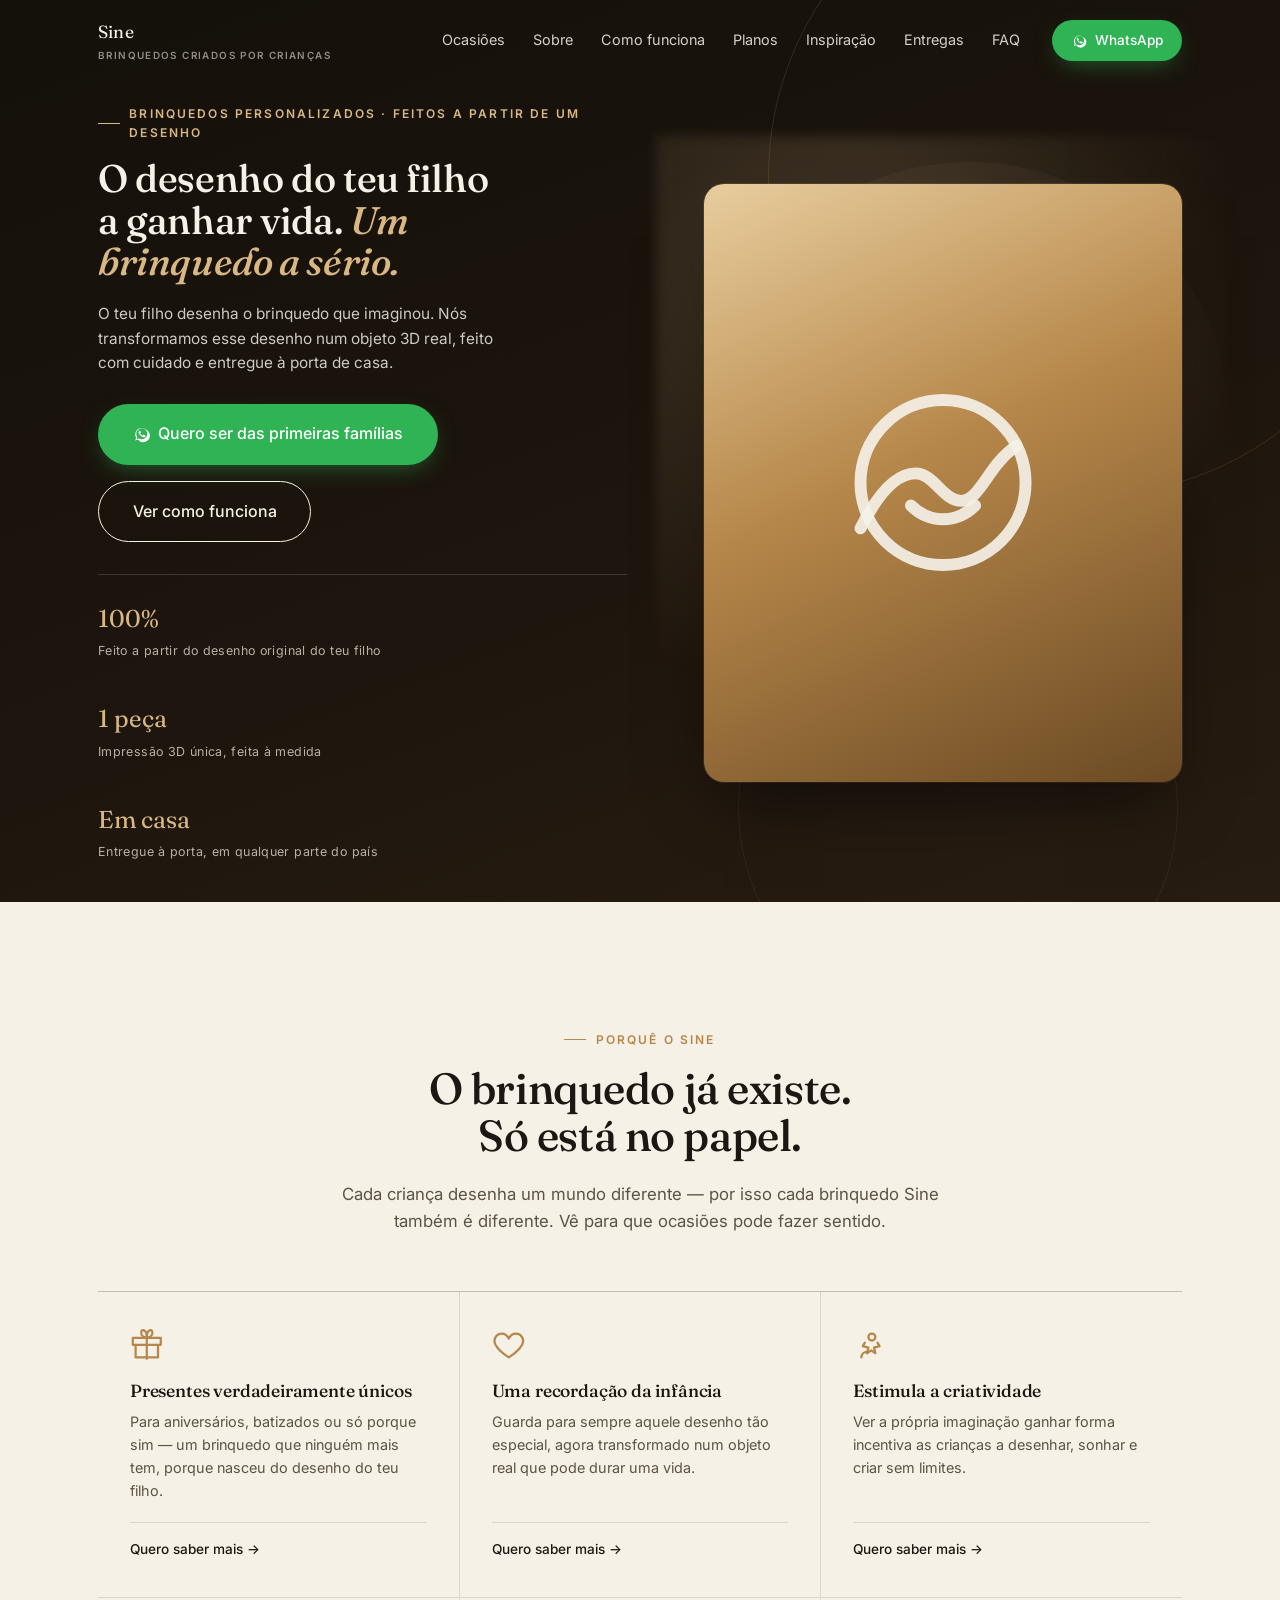
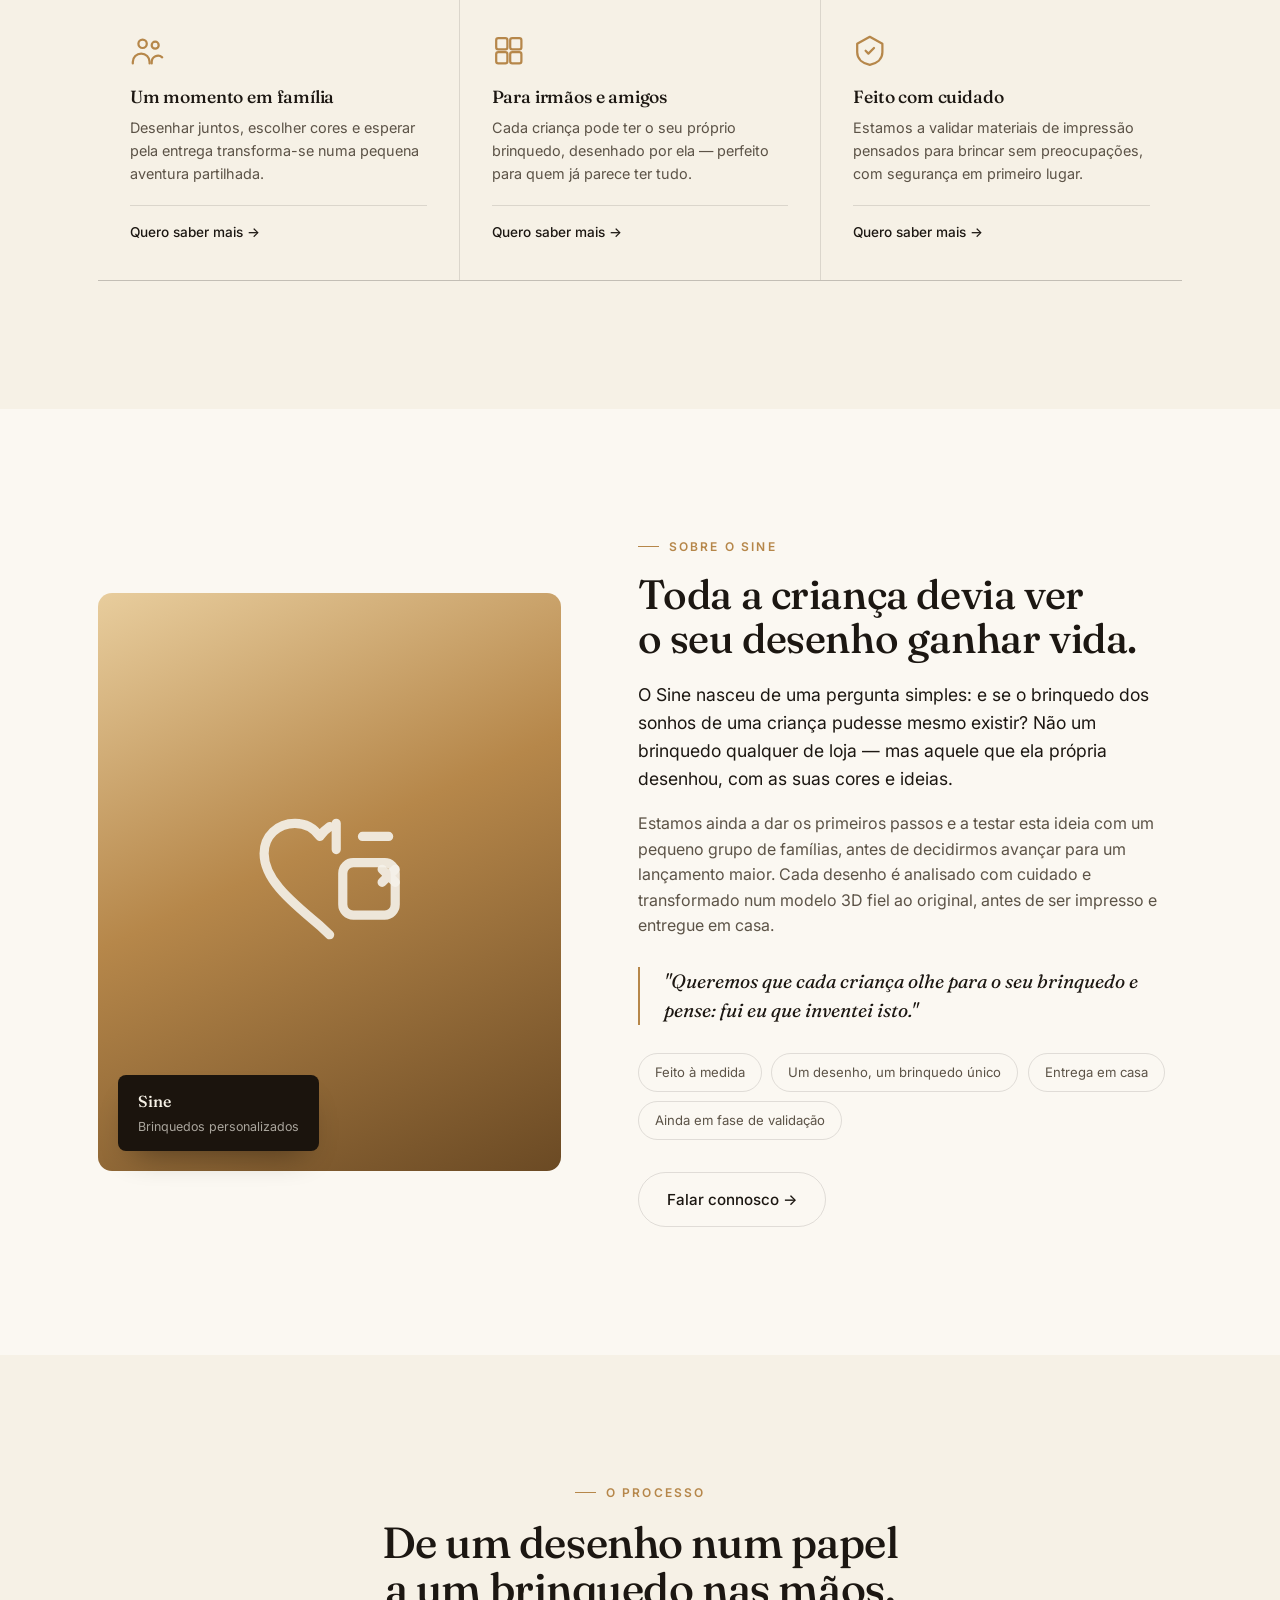
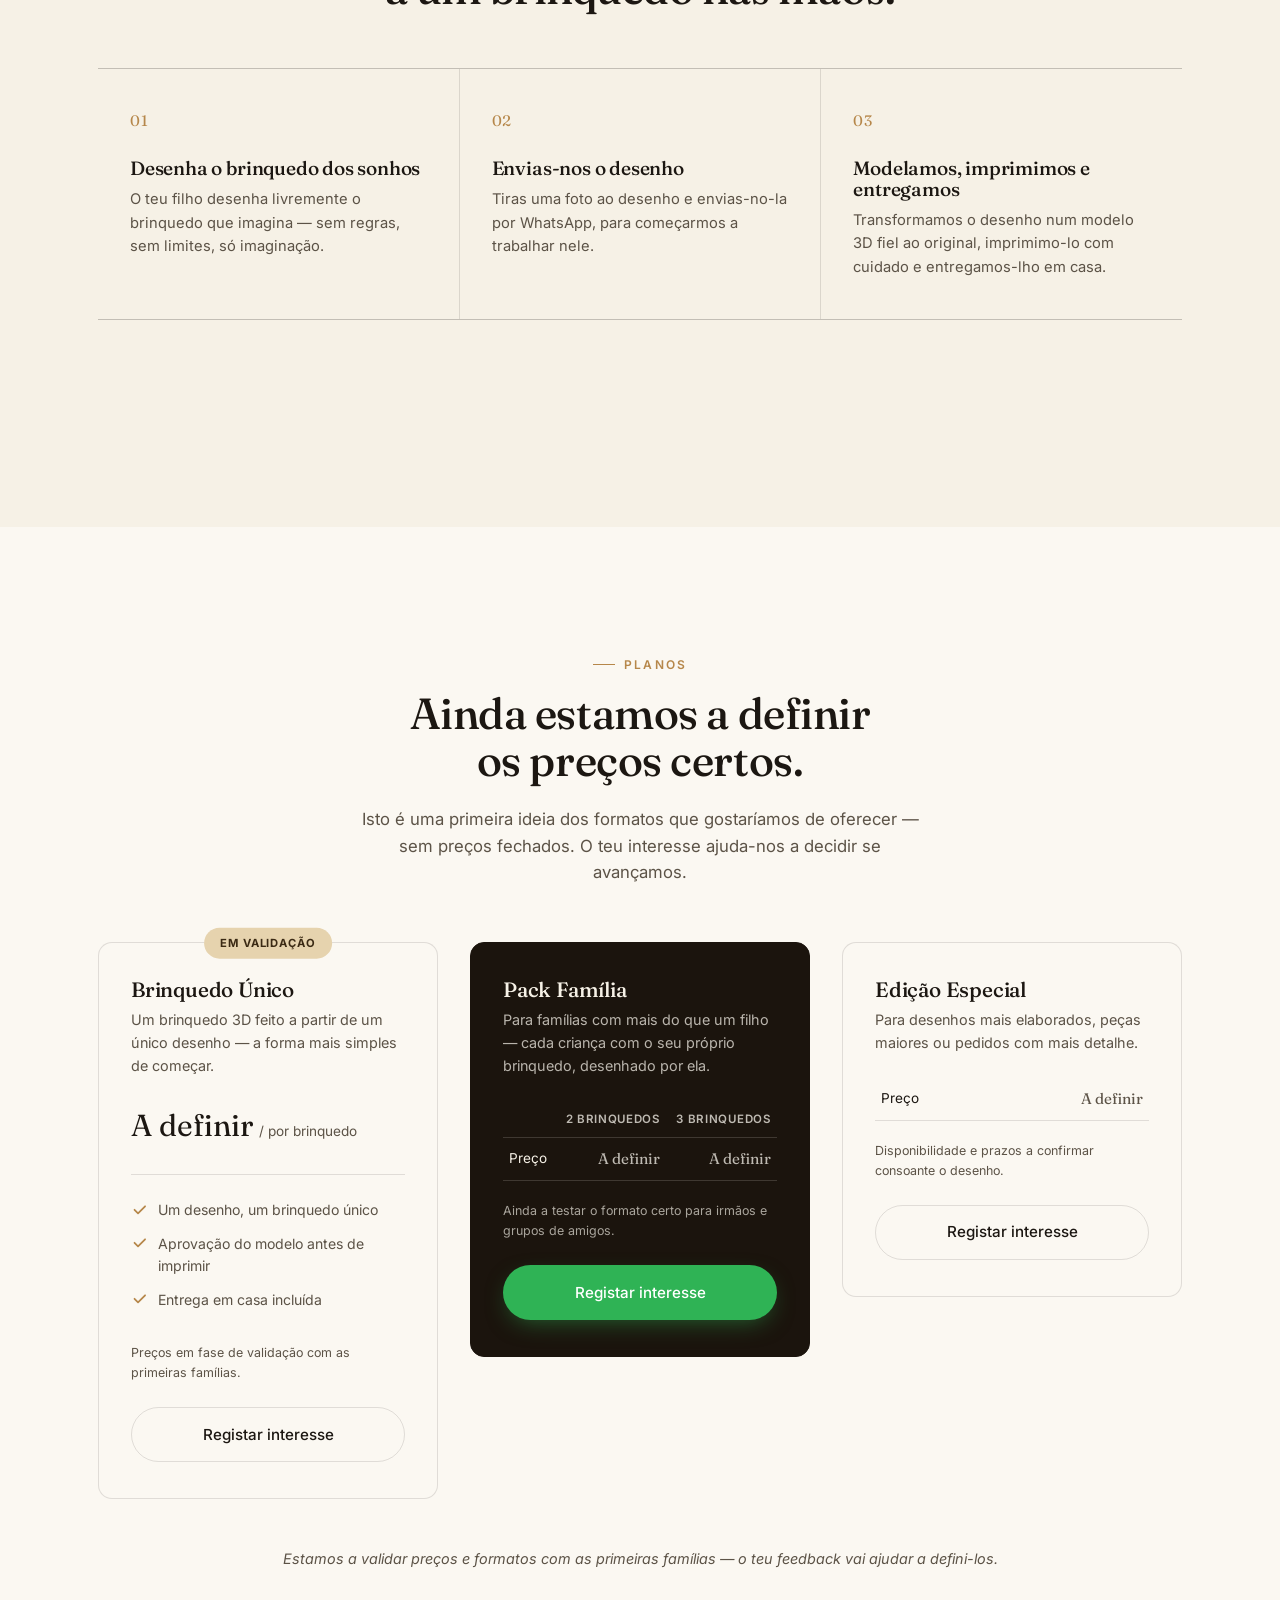
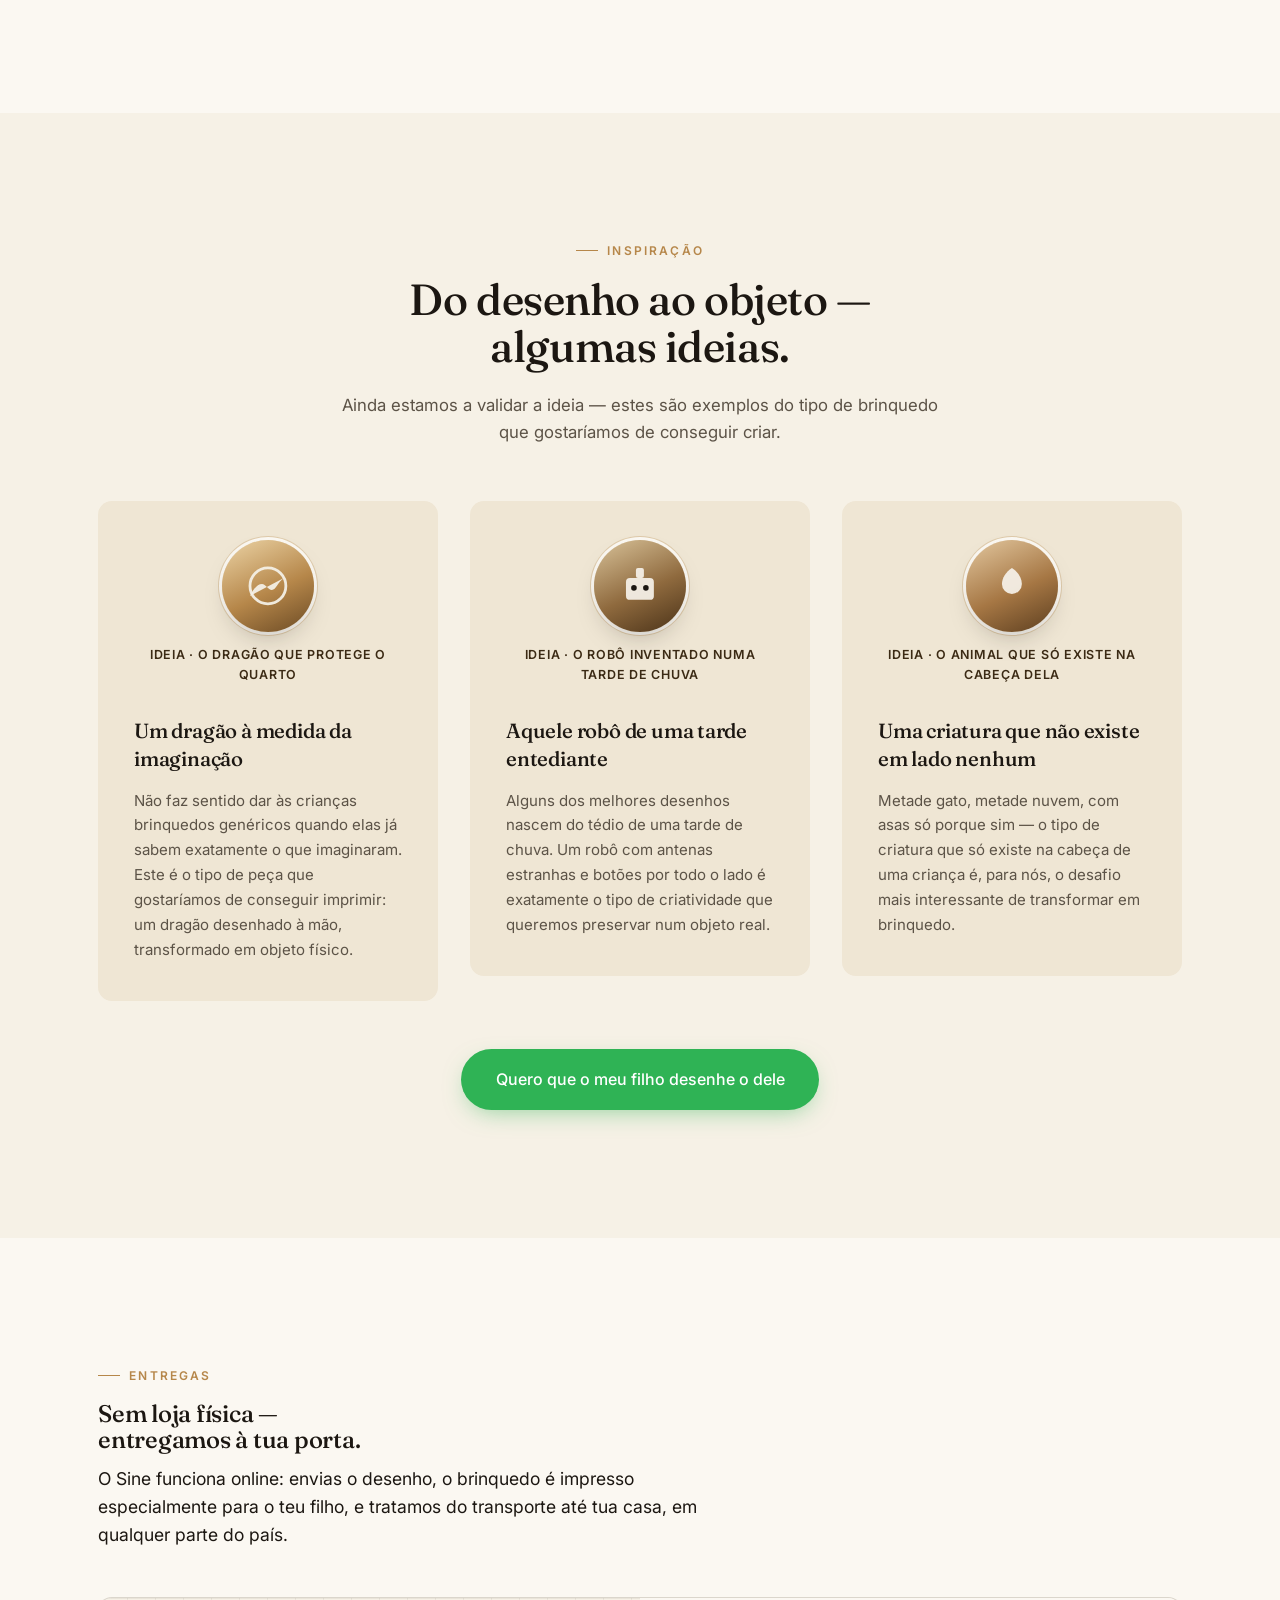
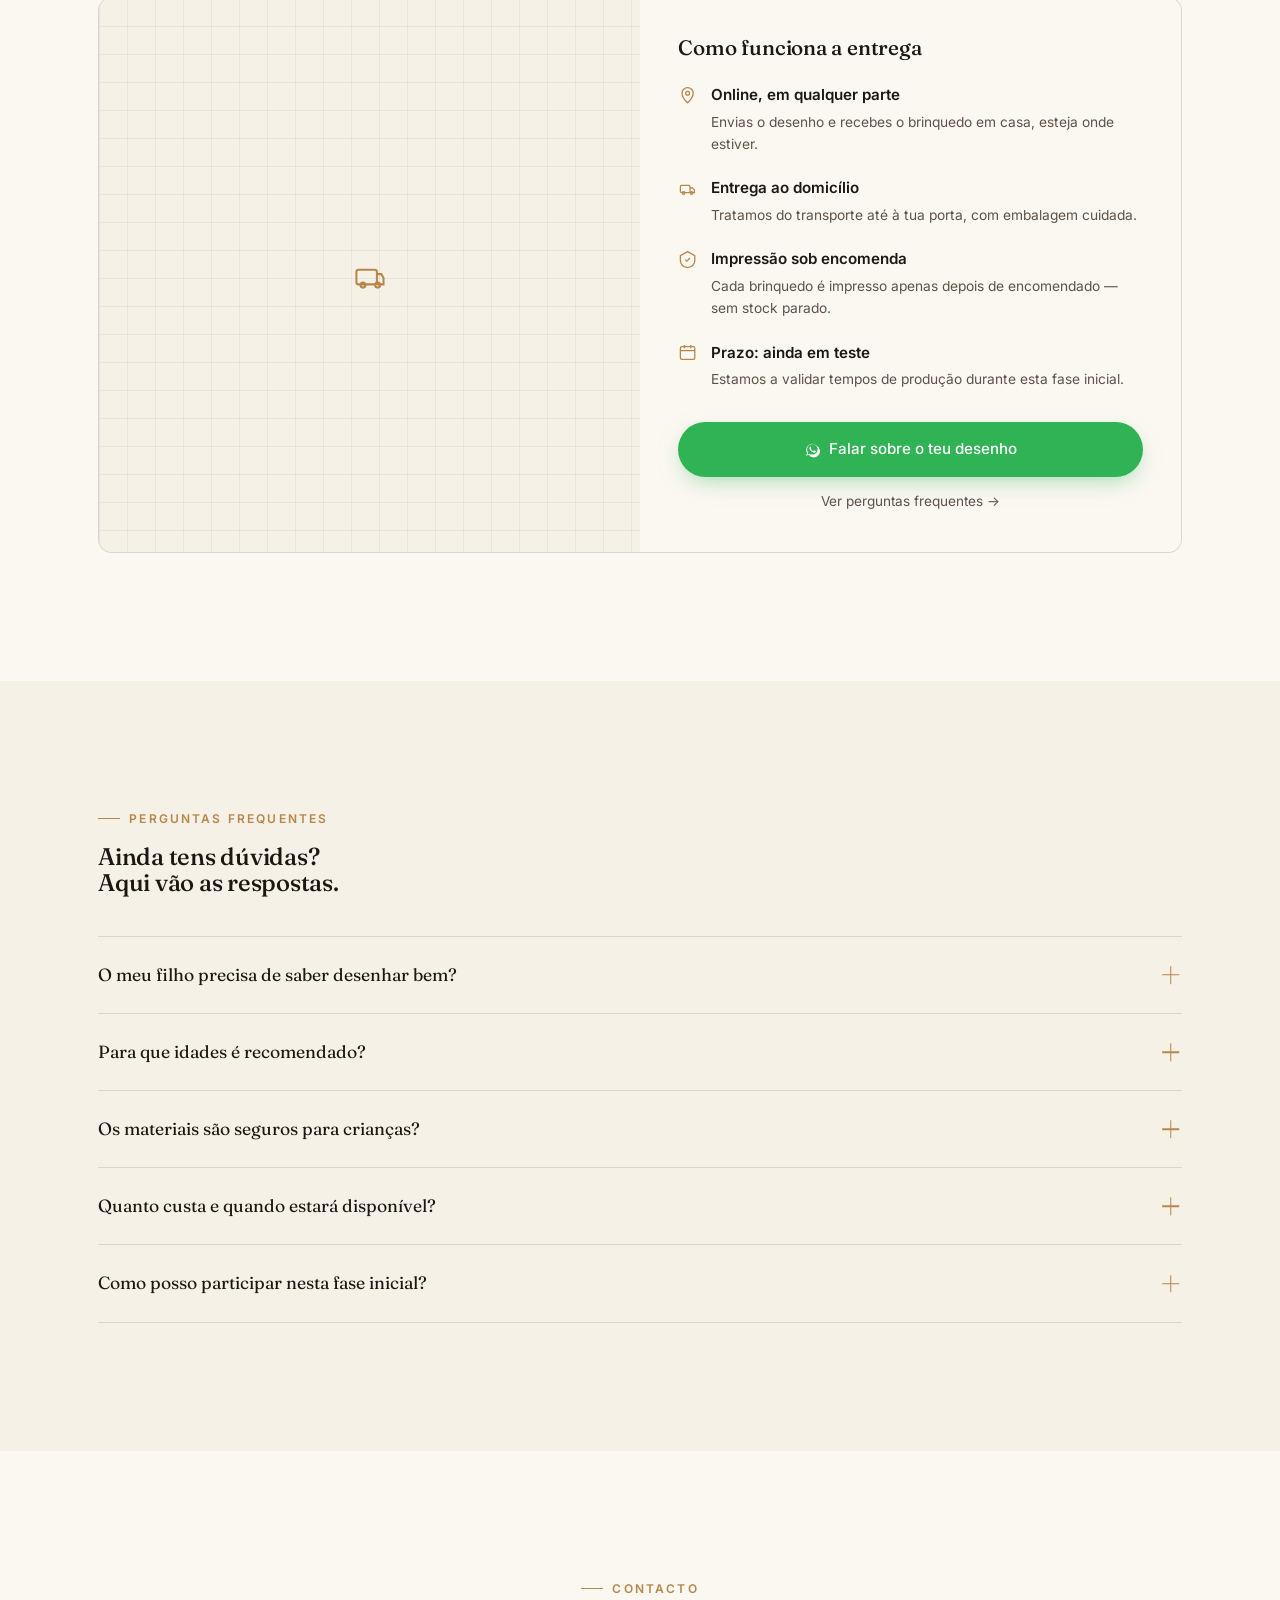
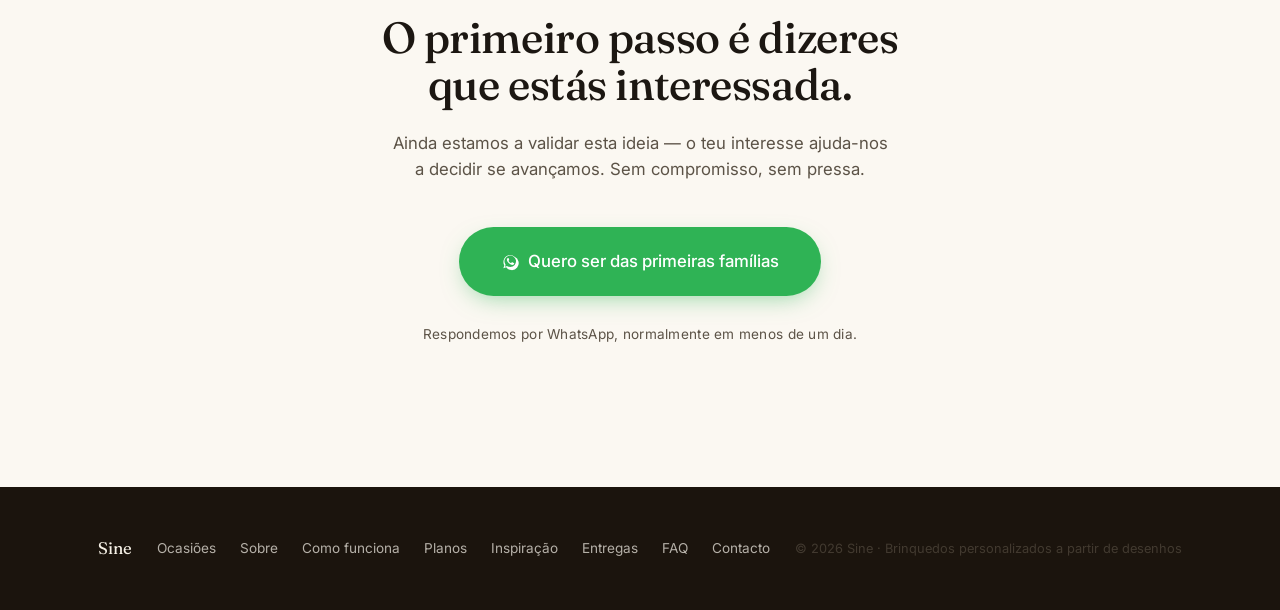
==== sine/index.html @ eb5bac8e "Add Sine site, reusing the Isaías template design system Standalone pre-launch/validation page for S" ====
<!DOCTYPE html>
<html lang="pt-PT">
<head>
<meta charset="UTF-8">
<meta name="viewport" content="width=device-width, initial-scale=1.0">
<title>Sine — O desenho do teu filho, transformado num brinquedo real</title>
<meta name="description" content="O Sine transforma o desenho do teu filho num brinquedo 3D verdadeiro, feito à medida e entregue em casa. Estamos numa fase inicial de validação — regista o teu interesse.">

<meta property="og:type" content="website">
<meta property="og:title" content="Sine — O desenho do teu filho, transformado num brinquedo real">
<meta property="og:description" content="Da imaginação ao objeto: brinquedos 3D personalizados a partir do desenho da tua criança.">
<meta property="og:locale" content="pt_PT">

<link rel="icon" href="data:image/svg+xml,%3Csvg xmlns='http://www.w3.org/2000/svg' viewBox='0 0 64 64'%3E%3Ccircle cx='32' cy='32' r='32' fill='%231b140d'/%3E%3Ctext x='32' y='42' font-family='Georgia,serif' font-size='28' fill='%23d9b783' text-anchor='middle'%3ES%3C/text%3E%3C/svg%3E">

<link rel="preconnect" href="https://fonts.googleapis.com">
<link rel="preconnect" href="https://fonts.gstatic.com" crossorigin>
<link href="https://fonts.googleapis.com/css2?family=Fraunces:ital,opsz,wght@0,9..144,300;0,9..144,400;0,9..144,500;0,9..144,600;1,9..144,400&family=Inter:wght@300;400;500;600;700&display=swap" rel="stylesheet">

<link rel="stylesheet" href="assets/css/style.css">

<script type="application/ld+json">
{
  "@context": "https://schema.org",
  "@type": "Service",
  "name": "Sine — Brinquedos personalizados a partir de desenhos",
  "description": "Transformamos o desenho de uma criança num brinquedo 3D real, impresso e entregue em casa.",
  "areaServed": "Portugal",
  "provider": { "@type": "Organization", "name": "Sine" }
}
</script>
</head>
<body>

<!--
  ============================================================
  CONTENT NOTE (for whoever edits this next):
  - This is a PRE-LAUNCH / "fake door" validation site, built from
    the "Business Briefing" doc: a service where a child draws a
    toy, it's 3D-modelled and printed, and delivered home. Pricing,
    materials, safety details and turnaround times are NOT decided
    yet — copy below is intentionally framed as "em validação" /
    "a definir" rather than inventing real numbers or claims.
  - No real customers exist yet, so #resultados does NOT use fake
    testimonials attributed to invented people — it shows concept
    "inspiration" cards instead. Replace with real stories once
    the idea has real users.
  - WhatsApp number lives in ONE place: assets/js/main.js ->
    WHATSAPP_NUMBER. Every CTA reads from there via [data-whatsapp]
    + main.js. Still a placeholder.
  - There are no real photos/logo yet, so the hero and "Sobre"
    media use illustrative SVG placeholders instead of a real
    photo. Replace with real product photos once available.
  ============================================================
-->

<a class="skip-link" href="#contacto">Ir para contacto</a>

<!-- ============ NAV ============ -->
<header class="nav" id="nav">
  <div class="nav__inner">
    <a href="#top" class="nav__logo">
      <span class="nav__logo-name">Sine</span>
      <span class="nav__logo-tag">Brinquedos criados por crianças</span>
    </a>
    <nav class="nav__links" aria-label="Navegação principal">
      <a href="#objetivos">Ocasiões</a>
      <a href="#sobre">Sobre</a>
      <a href="#metodo">Como funciona</a>
      <a href="#servicos">Planos</a>
      <a href="#resultados">Inspiração</a>
      <a href="#localizacao">Entregas</a>
      <a href="#faq">FAQ</a>
    </nav>
    <a href="#" class="nav__cta btn btn--sm btn--primary" data-whatsapp="Olá, gostava de ser das primeiras famílias a experimentar o Sine." target="_blank" rel="noopener">
      <svg viewBox="0 0 24 24" class="icon-wa" aria-hidden="true"><path d="M17.6 6.3A8.86 8.86 0 0 0 12 4a8.94 8.94 0 0 0-7.7 13.4L3 21l3.7-1.2A9 9 0 1 0 17.6 6.3ZM12 19.5a7.4 7.4 0 0 1-3.8-1l-.3-.2-2.8.9.9-2.7-.2-.3A7.5 7.5 0 1 1 12 19.5Zm4.1-5.6c-.2-.1-1.3-.7-1.5-.7-.2-.1-.4-.1-.5.1s-.6.7-.7.9-.3.2-.5.1a6.1 6.1 0 0 1-1.8-1.1 6.8 6.8 0 0 1-1.2-1.6c-.1-.2 0-.4.1-.5l.4-.4a1 1 0 0 0 .2-.4.4.4 0 0 0 0-.4c-.1-.1-.5-1.2-.7-1.7s-.4-.4-.5-.4h-.4a.9.9 0 0 0-.6.3 2.7 2.7 0 0 0-.8 2 4.6 4.6 0 0 0 1 2.5 10.6 10.6 0 0 0 4.1 3.6c.6.3 1 .4 1.4.5a2.4 2.4 0 0 0 1.5-.1 2.2 2.2 0 0 0 1.4-1 1.7 1.7 0 0 0 .1-1c-.1-.1-.2-.2-.5-.3Z"/></svg>
      WhatsApp
    </a>
    <button class="nav__burger" id="burger" aria-label="Abrir menu" aria-expanded="false" aria-controls="mobile-menu">
      <span></span><span></span><span></span>
    </button>
  </div>
</header>

<!-- ============ MOBILE MENU ============ -->
<div class="mobile-menu" id="mobile-menu">
  <nav aria-label="Navegação móvel">
    <a href="#objetivos">Ocasiões</a>
    <a href="#sobre">Sobre</a>
    <a href="#metodo">Como funciona</a>
    <a href="#servicos">Planos</a>
    <a href="#resultados">Inspiração</a>
    <a href="#localizacao">Entregas</a>
    <a href="#faq">FAQ</a>
  </nav>
  <a href="#" class="btn btn--primary btn--block" data-whatsapp="Olá, gostava de ser das primeiras famílias a experimentar o Sine." target="_blank" rel="noopener">WhatsApp</a>
</div>

<main id="top">

  <!-- ============ HERO ============ -->
  <section class="hero" id="hero">
    <div class="hero__bg" aria-hidden="true">
      <span class="hero__ring hero__ring--1"></span>
      <span class="hero__ring hero__ring--2"></span>
      <span class="hero__glow"></span>
    </div>
    <div class="container hero__layout">
      <div class="hero__content">
        <p class="eyebrow reveal">Brinquedos personalizados · Feitos a partir de um desenho</p>
        <h1 class="hero__title reveal">O desenho do teu filho<br>a ganhar vida. <em>Um brinquedo a sério.</em></h1>
        <p class="hero__sub reveal">O teu filho desenha o brinquedo que imaginou. Nós transformamos esse desenho num objeto 3D real, feito com cuidado e entregue à porta de casa.</p>
        <div class="hero__actions reveal">
          <a href="#" class="btn btn--primary btn--lg" data-whatsapp="Olá, gostava de ser das primeiras famílias a experimentar o Sine." target="_blank" rel="noopener">
            <svg viewBox="0 0 24 24" class="icon-wa" aria-hidden="true"><path d="M17.6 6.3A8.86 8.86 0 0 0 12 4a8.94 8.94 0 0 0-7.7 13.4L3 21l3.7-1.2A9 9 0 1 0 17.6 6.3ZM12 19.5a7.4 7.4 0 0 1-3.8-1l-.3-.2-2.8.9.9-2.7-.2-.3A7.5 7.5 0 1 1 12 19.5Zm4.1-5.6c-.2-.1-1.3-.7-1.5-.7-.2-.1-.4-.1-.5.1s-.6.7-.7.9-.3.2-.5.1a6.1 6.1 0 0 1-1.8-1.1 6.8 6.8 0 0 1-1.2-1.6c-.1-.2 0-.4.1-.5l.4-.4a1 1 0 0 0 .2-.4.4.4 0 0 0 0-.4c-.1-.1-.5-1.2-.7-1.7s-.4-.4-.5-.4h-.4a.9.9 0 0 0-.6.3 2.7 2.7 0 0 0-.8 2 4.6 4.6 0 0 0 1 2.5 10.6 10.6 0 0 0 4.1 3.6c.6.3 1 .4 1.4.5a2.4 2.4 0 0 0 1.5-.1 2.2 2.2 0 0 0 1.4-1 1.7 1.7 0 0 0 .1-1c-.1-.1-.2-.2-.5-.3Z"/></svg>
            Quero ser das primeiras famílias
          </a>
          <a href="#objetivos" class="btn btn--ghost btn--lg">Ver como funciona</a>
        </div>
        <div class="hero__stats reveal">
          <div class="stat"><span class="stat__num">100%</span><span class="stat__label">Feito a partir do desenho original do teu filho</span></div>
          <div class="stat"><span class="stat__num">1 peça</span><span class="stat__label">Impressão 3D única, feita à medida</span></div>
          <div class="stat"><span class="stat__num">Em casa</span><span class="stat__label">Entregue à porta, em qualquer parte do país</span></div>
        </div>
      </div>
      <div class="hero__photo reveal">
        <div class="hero__illustration" role="img" aria-label="Ilustração de um desenho a transformar-se num brinquedo 3D">
          <svg viewBox="0 0 24 24" fill="none" stroke="currentColor" stroke-width="1.3" stroke-linecap="round" stroke-linejoin="round" aria-hidden="true"><path d="M3 17c2-4 4-6 6-6s3 3 5 3 3-4 6-6"/><circle cx="12" cy="12" r="9"/><path d="M8.5 14.5c1 1 2.2 1.5 3.5 1.5s2.5-.5 3.5-1.5"/></svg>
        </div>
      </div>
    </div>
  </section>

  <!-- ============ OCASIÕES (Como posso ajudar) ============ -->
  <section class="objetivos" id="objetivos">
    <div class="container">
      <p class="eyebrow center">Porquê o Sine</p>
      <h2 class="section-title reveal center">O brinquedo já existe.<br>Só está no papel.</h2>
      <p class="objetivos__sub reveal center">Cada criança desenha um mundo diferente — por isso cada brinquedo Sine também é diferente. Vê para que ocasiões pode fazer sentido.</p>

      <div class="goals__grid">
        <article class="goal-card reveal">
          <span class="goal-card__icon" aria-hidden="true"><svg viewBox="0 0 24 24" fill="none" stroke="currentColor" stroke-width="1.6" stroke-linecap="round" stroke-linejoin="round"><path d="M20 12v9H4v-9"/><path d="M2 7h20v5H2z"/><path d="M12 22V7"/><path d="M12 7c-2 0-4-1.5-4-3.5S9 1 10.5 2 12 5 12 7Z"/><path d="M12 7c2 0 4-1.5 4-3.5S15 1 13.5 2 12 5 12 7Z"/></svg></span>
          <h3>Presentes verdadeiramente únicos</h3>
          <p>Para aniversários, batizados ou só porque sim — um brinquedo que ninguém mais tem, porque nasceu do desenho do teu filho.</p>
          <a href="#" class="goal-card__link" data-whatsapp="Olá, gostava de saber mais sobre um brinquedo Sine como presente." target="_blank" rel="noopener">Quero saber mais →</a>
        </article>

        <article class="goal-card reveal">
          <span class="goal-card__icon" aria-hidden="true"><svg viewBox="0 0 24 24" fill="none" stroke="currentColor" stroke-width="1.6" stroke-linecap="round" stroke-linejoin="round"><path d="M12 21s-7-4.35-9.5-9C.6 8.1 3 4 7 4c2 0 4 1.5 5 3.5C13 5.5 15 4 17 4c4 0 6.4 4.1 4.5 8-2.5 4.65-9.5 9-9.5 9Z"/></svg></span>
          <h3>Uma recordação da infância</h3>
          <p>Guarda para sempre aquele desenho tão especial, agora transformado num objeto real que pode durar uma vida.</p>
          <a href="#" class="goal-card__link" data-whatsapp="Olá, gostava de transformar um desenho numa recordação Sine." target="_blank" rel="noopener">Quero saber mais →</a>
        </article>

        <article class="goal-card reveal">
          <span class="goal-card__icon" aria-hidden="true"><svg viewBox="0 0 24 24" fill="none" stroke="currentColor" stroke-width="1.6" stroke-linecap="round" stroke-linejoin="round"><circle cx="13.5" cy="6.5" r="2.5"/><path d="M17.5 10.5 19 13l-4 1 1 4-3-2-3 2 1-4-4-1 1.5-2.5"/><path d="M6 21c0-2.5 2-4 4-4"/></svg></span>
          <h3>Estimula a criatividade</h3>
          <p>Ver a própria imaginação ganhar forma incentiva as crianças a desenhar, sonhar e criar sem limites.</p>
          <a href="#" class="goal-card__link" data-whatsapp="Olá, o meu filho adora desenhar e gostava de saber mais sobre o Sine." target="_blank" rel="noopener">Quero saber mais →</a>
        </article>

        <article class="goal-card reveal">
          <span class="goal-card__icon" aria-hidden="true"><svg viewBox="0 0 24 24" fill="none" stroke="currentColor" stroke-width="1.6" stroke-linecap="round" stroke-linejoin="round"><circle cx="9" cy="7" r="3"/><path d="M2 21v-1a6 6 0 0 1 12 0v1"/><circle cx="18" cy="8" r="2.5"/><path d="M15.5 21v-1a4.5 4.5 0 0 1 7.5-3.35"/></svg></span>
          <h3>Um momento em família</h3>
          <p>Desenhar juntos, escolher cores e esperar pela entrega transforma-se numa pequena aventura partilhada.</p>
          <a href="#" class="goal-card__link" data-whatsapp="Olá, gostava de fazer um brinquedo Sine em família." target="_blank" rel="noopener">Quero saber mais →</a>
        </article>

        <article class="goal-card reveal">
          <span class="goal-card__icon" aria-hidden="true"><svg viewBox="0 0 24 24" fill="none" stroke="currentColor" stroke-width="1.6" stroke-linecap="round" stroke-linejoin="round"><rect x="3" y="3" width="8" height="8" rx="1.5"/><rect x="13" y="3" width="8" height="8" rx="1.5"/><rect x="3" y="13" width="8" height="8" rx="1.5"/><rect x="13" y="13" width="8" height="8" rx="1.5"/></svg></span>
          <h3>Para irmãos e amigos</h3>
          <p>Cada criança pode ter o seu próprio brinquedo, desenhado por ela — perfeito para quem já parece ter tudo.</p>
          <a href="#" class="goal-card__link" data-whatsapp="Olá, gostava de fazer um brinquedo Sine para cada um dos meus filhos." target="_blank" rel="noopener">Quero saber mais →</a>
        </article>

        <article class="goal-card reveal">
          <span class="goal-card__icon" aria-hidden="true"><svg viewBox="0 0 24 24" fill="none" stroke="currentColor" stroke-width="1.6" stroke-linecap="round" stroke-linejoin="round"><path d="M12 2 3 7v6c0 5 4 8 9 9 5-1 9-4 9-9V7Z"/><path d="M9 12l2 2 4-4"/></svg></span>
          <h3>Feito com cuidado</h3>
          <p>Estamos a validar materiais de impressão pensados para brincar sem preocupações, com segurança em primeiro lugar.</p>
          <a href="#" class="goal-card__link" data-whatsapp="Olá, gostava de saber mais sobre os materiais usados nos brinquedos Sine." target="_blank" rel="noopener">Quero saber mais →</a>
        </article>
      </div>
    </div>
  </section>

  <!-- ============ SOBRE ============ -->
  <section class="sobre" id="sobre">
    <div class="container sobre__grid">
      <div class="sobre__media reveal">
        <div class="ph-photo" role="img" aria-label="Ilustração do Sine">
          <svg viewBox="0 0 24 24" fill="none" stroke="currentColor" stroke-width="1.4" stroke-linecap="round" stroke-linejoin="round" aria-hidden="true"><path d="M12 20l-1.5-1.4C5.4 14.4 2 11.3 2 7.6 2 4.9 4.1 3 6.7 3 8.2 3 9.6 3.7 10.5 5c.4-.6.9-1.1 1.5-1.5M22 12l-2-2M20 12l2-2M13 3v4M17 5h4"/><rect x="14" y="9" width="8" height="8" rx="1.6"/></svg>
        </div>
        <div class="sobre__caption">
          <strong>Sine</strong>
          <span>Brinquedos personalizados</span>
        </div>
      </div>
      <div class="sobre__text reveal">
        <p class="eyebrow">Sobre o Sine</p>
        <h2>Toda a criança devia ver<br>o seu desenho ganhar vida.</h2>
        <p class="lede">O Sine nasceu de uma pergunta simples: e se o brinquedo dos sonhos de uma criança pudesse mesmo existir? Não um brinquedo qualquer de loja — mas aquele que ela própria desenhou, com as suas cores e ideias.</p>
        <p>Estamos ainda a dar os primeiros passos e a testar esta ideia com um pequeno grupo de famílias, antes de decidirmos avançar para um lançamento maior. Cada desenho é analisado com cuidado e transformado num modelo 3D fiel ao original, antes de ser impresso e entregue em casa.</p>
        <blockquote class="pullquote">"Queremos que cada criança olhe para o seu brinquedo e pense: fui eu que inventei isto."</blockquote>
        <ul class="cred-chips">
          <li>Feito à medida</li>
          <li>Um desenho, um brinquedo único</li>
          <li>Entrega em casa</li>
          <li>Ainda em fase de validação</li>
        </ul>
        <a href="#" class="btn btn--outline-ink" data-whatsapp="Olá, gostava de saber mais sobre o Sine." target="_blank" rel="noopener">Falar connosco →</a>
      </div>
    </div>
  </section>

  <!-- ============ COMO FUNCIONA ============ -->
  <section class="metodo" id="metodo">
    <div class="container">
      <p class="eyebrow center">O processo</p>
      <h2 class="section-title reveal center">De um desenho num papel<br>a um brinquedo nas mãos.</h2>
      <div class="metodo__grid">
        <div class="step reveal">
          <span class="step__num">01</span>
          <h3>Desenha o brinquedo dos sonhos</h3>
          <p>O teu filho desenha livremente o brinquedo que imagina — sem regras, sem limites, só imaginação.</p>
        </div>
        <div class="step reveal">
          <span class="step__num">02</span>
          <h3>Envias-nos o desenho</h3>
          <p>Tiras uma foto ao desenho e envias-no-la por WhatsApp, para começarmos a trabalhar nele.</p>
        </div>
        <div class="step reveal">
          <span class="step__num">03</span>
          <h3>Modelamos, imprimimos e entregamos</h3>
          <p>Transformamos o desenho num modelo 3D fiel ao original, imprimimo-lo com cuidado e entregamos-lho em casa.</p>
        </div>
      </div>
      <p class="metodo__note reveal">Ao longo do processo, mantemos-te sempre a par por <strong>WhatsApp</strong> — desde a aprovação do modelo até ao envio.</p>
    </div>
  </section>

  <!-- ============ PLANOS ============ -->
  <!--
    PLACEHOLDER PRICING: the briefing explicitly says prices are not
    decided yet ("Not sure yet"). Cells below intentionally read
    "A definir" instead of invented numbers — do not fill these in
    without confirming real prices with the business owner first.
  -->
  <section class="servicos" id="servicos">
    <div class="container">
      <p class="eyebrow center">Planos</p>
      <h2 class="section-title reveal center">Ainda estamos a definir<br>os preços certos.</h2>
      <p class="servicos__sub reveal center">Isto é uma primeira ideia dos formatos que gostaríamos de oferecer — sem preços fechados. O teu interesse ajuda-nos a decidir se avançamos.</p>

      <div class="pricing__grid">
        <article class="price-card reveal">
          <span class="price-card__badge">Em validação</span>
          <h3>Brinquedo Único</h3>
          <p class="price-card__desc">Um brinquedo 3D feito a partir de um único desenho — a forma mais simples de começar.</p>
          <p class="price-card__price">A definir<span>/ por brinquedo</span></p>
          <ul class="price-card__features">
            <li><svg viewBox="0 0 20 20" fill="none" stroke="currentColor" stroke-width="2" stroke-linecap="round" stroke-linejoin="round" aria-hidden="true"><path d="M4 10l4 4 8-8"/></svg>Um desenho, um brinquedo único</li>
            <li><svg viewBox="0 0 20 20" fill="none" stroke="currentColor" stroke-width="2" stroke-linecap="round" stroke-linejoin="round" aria-hidden="true"><path d="M4 10l4 4 8-8"/></svg>Aprovação do modelo antes de imprimir</li>
            <li><svg viewBox="0 0 20 20" fill="none" stroke="currentColor" stroke-width="2" stroke-linecap="round" stroke-linejoin="round" aria-hidden="true"><path d="M4 10l4 4 8-8"/></svg>Entrega em casa incluída</li>
          </ul>
          <p class="price-card__note">Preços em fase de validação com as primeiras famílias.</p>
          <a href="#" class="btn btn--outline-ink btn--block" data-whatsapp="Olá, gostava de saber mais sobre o plano Brinquedo Único do Sine." target="_blank" rel="noopener">Registar interesse</a>
        </article>

        <article class="price-card price-card--featured reveal">
          <h3>Pack Família</h3>
          <p class="price-card__desc">Para famílias com mais do que um filho — cada criança com o seu próprio brinquedo, desenhado por ela.</p>
          <table class="price-table">
            <thead><tr><th></th><th>2 brinquedos</th><th>3 brinquedos</th></tr></thead>
            <tbody>
              <tr><td>Preço</td><td>A definir</td><td>A definir</td></tr>
            </tbody>
          </table>
          <p class="price-card__note">Ainda a testar o formato certo para irmãos e grupos de amigos.</p>
          <a href="#" class="btn btn--primary btn--block" data-whatsapp="Olá, tenho interesse no Pack Família do Sine para os meus filhos." target="_blank" rel="noopener">Registar interesse</a>
        </article>

        <article class="price-card reveal">
          <h3>Edição Especial</h3>
          <p class="price-card__desc">Para desenhos mais elaborados, peças maiores ou pedidos com mais detalhe.</p>
          <table class="price-table price-table--single">
            <tbody>
              <tr><td>Preço</td><td>A definir</td></tr>
            </tbody>
          </table>
          <p class="price-card__note">Disponibilidade e prazos a confirmar consoante o desenho.</p>
          <a href="#" class="btn btn--outline-ink btn--block" data-whatsapp="Olá, tenho um desenho mais elaborado e gostava de saber se o Sine consegue transformá-lo em brinquedo." target="_blank" rel="noopener">Registar interesse</a>
        </article>
      </div>

      <p class="servicos__note reveal">Estamos a validar preços e formatos com as primeiras famílias — o teu feedback vai ajudar a defini-los.</p>
    </div>
  </section>

  <!-- ============ INSPIRAÇÃO ============ -->
  <!--
    NOTE: this section deliberately avoids fabricated customer
    testimonials (no real customers exist yet — this is a fake-door
    validation page). Cards below are concept/inspiration examples,
    not real reviews. Replace with real family stories once the
    product has real users.
  -->
  <section class="resultados" id="resultados">
    <div class="container">
      <p class="eyebrow center">Inspiração</p>
      <h2 class="section-title reveal center">Do desenho ao objeto —<br>algumas ideias.</h2>
      <p class="objetivos__sub reveal center">Ainda estamos a validar a ideia — estes são exemplos do tipo de brinquedo que gostaríamos de conseguir criar.</p>

      <div class="testimonials__grid">
        <figure class="testimonial reveal">
          <figcaption class="testimonial__header">
            <span class="testimonial__avatar" aria-hidden="true"><svg viewBox="0 0 24 24" fill="currentColor"><path d="M3 17c2-4 4-6 6-6s3 3 5 3 3-4 6-6"/><circle cx="12" cy="12" r="9" fill="none" stroke="currentColor" stroke-width="1.4"/></svg></span>
            <span class="testimonial__who">
              <span class="testimonial__name">Ideia · o dragão que protege o quarto</span>
            </span>
          </figcaption>
          <h3 class="testimonial__headline">Um dragão à medida da imaginação</h3>
          <blockquote class="testimonial__body">Não faz sentido dar às crianças brinquedos genéricos quando elas já sabem exatamente o que imaginaram. Este é o tipo de peça que gostaríamos de conseguir imprimir: um dragão desenhado à mão, transformado em objeto físico.</blockquote>
        </figure>

        <figure class="testimonial reveal">
          <figcaption class="testimonial__header">
            <span class="testimonial__avatar" aria-hidden="true"><svg viewBox="0 0 24 24" fill="currentColor"><rect x="5" y="8" width="14" height="11" rx="2"/><circle cx="9" cy="13" r="1.4" fill="#1c1712"/><circle cx="15" cy="13" r="1.4" fill="#1c1712"/><rect x="10" y="3" width="4" height="5" rx="1"/></svg></span>
            <span class="testimonial__who">
              <span class="testimonial__name">Ideia · o robô inventado numa tarde de chuva</span>
            </span>
          </figcaption>
          <h3 class="testimonial__headline">Aquele robô de uma tarde entediante</h3>
          <blockquote class="testimonial__body">Alguns dos melhores desenhos nascem do tédio de uma tarde de chuva. Um robô com antenas estranhas e botões por todo o lado é exatamente o tipo de criatividade que queremos preservar num objeto real.</blockquote>
        </figure>

        <figure class="testimonial reveal">
          <figcaption class="testimonial__header">
            <span class="testimonial__avatar" aria-hidden="true"><svg viewBox="0 0 24 24" fill="currentColor"><path d="M12 3c3 2 5 5 5 8a5 5 0 0 1-10 0c0-3 2-6 5-8Z"/></svg></span>
            <span class="testimonial__who">
              <span class="testimonial__name">Ideia · o animal que só existe na cabeça dela</span>
            </span>
          </figcaption>
          <h3 class="testimonial__headline">Uma criatura que não existe em lado nenhum</h3>
          <blockquote class="testimonial__body">Metade gato, metade nuvem, com asas só porque sim — o tipo de criatura que só existe na cabeça de uma criança é, para nós, o desafio mais interessante de transformar em brinquedo.</blockquote>
        </figure>
      </div>

      <div class="resultados__cta center reveal">
        <a href="#" class="btn btn--primary btn--lg" data-whatsapp="Olá, quero que o meu filho desenhe o brinquedo dele para o Sine." target="_blank" rel="noopener">Quero que o meu filho desenhe o dele</a>
      </div>
    </div>
  </section>

  <!-- ============ ENTREGAS ============ -->
  <section class="localizacao" id="localizacao">
    <div class="container">
      <div class="localizacao__intro reveal">
        <p class="eyebrow">Entregas</p>
        <h2>Sem loja física —<br>entregamos à tua porta.</h2>
        <p class="lede">O Sine funciona online: envias o desenho, o brinquedo é impresso especialmente para o teu filho, e tratamos do transporte até tua casa, em qualquer parte do país.</p>
      </div>
      <div class="loc-card reveal">
        <div class="loc-map">
          <svg class="loc-map__pin" viewBox="0 0 24 24" fill="none" stroke="currentColor" stroke-width="1.4" aria-hidden="true"><rect x="3" y="8" width="14" height="10" rx="1.5"/><path d="M17 11h3l1.5 2.5V18H17"/><circle cx="7.5" cy="18.5" r="1.7"/><circle cx="17.5" cy="18.5" r="1.7"/></svg>
        </div>
        <div class="loc-panel">
          <h3>Como funciona a entrega</h3>
          <ul class="loc-panel__list">
            <li>
              <svg viewBox="0 0 24 24" fill="none" stroke="currentColor" stroke-width="1.6" aria-hidden="true"><path d="M12 21s7-6.6 7-12a7 7 0 1 0-14 0c0 5.4 7 12 7 12Z"/><circle cx="12" cy="9" r="2.4"/></svg>
              <span>
                <span class="loc-panel__title">Online, em qualquer parte</span>
                <span class="loc-panel__desc">Envias o desenho e recebes o brinquedo em casa, esteja onde estiver.</span>
              </span>
            </li>
            <li>
              <svg viewBox="0 0 24 24" fill="none" stroke="currentColor" stroke-width="1.6" aria-hidden="true"><rect x="3" y="8" width="12" height="9" rx="1.4"/><path d="M15 11h3l2.5 2.5V17H15"/><circle cx="7" cy="17.5" r="1.6"/><circle cx="17" cy="17.5" r="1.6"/></svg>
              <span>
                <span class="loc-panel__title">Entrega ao domicílio</span>
                <span class="loc-panel__desc">Tratamos do transporte até à tua porta, com embalagem cuidada.</span>
              </span>
            </li>
            <li>
              <svg viewBox="0 0 24 24" fill="none" stroke="currentColor" stroke-width="1.6" aria-hidden="true"><path d="M12 2 3 7v6c0 5 4 8 9 9 5-1 9-4 9-9V7Z"/><path d="M9 12l2 2 4-4"/></svg>
              <span>
                <span class="loc-panel__title">Impressão sob encomenda</span>
                <span class="loc-panel__desc">Cada brinquedo é impresso apenas depois de encomendado — sem stock parado.</span>
              </span>
            </li>
            <li>
              <svg viewBox="0 0 24 24" fill="none" stroke="currentColor" stroke-width="1.6" aria-hidden="true"><rect x="3" y="4.5" width="18" height="16" rx="2"/><path d="M3 9.5h18M8 2.5v4M16 2.5v4"/></svg>
              <span>
                <span class="loc-panel__title">Prazo: ainda em teste</span>
                <span class="loc-panel__desc">Estamos a validar tempos de produção durante esta fase inicial.</span>
              </span>
            </li>
          </ul>
          <div class="loc-panel__actions">
            <a href="#" class="btn btn--primary btn--block" data-whatsapp="Olá, gostava de perguntar sobre entregas e prazos do Sine." target="_blank" rel="noopener">
              <svg viewBox="0 0 24 24" class="icon-wa" aria-hidden="true"><path d="M17.6 6.3A8.86 8.86 0 0 0 12 4a8.94 8.94 0 0 0-7.7 13.4L3 21l3.7-1.2A9 9 0 1 0 17.6 6.3ZM12 19.5a7.4 7.4 0 0 1-3.8-1l-.3-.2-2.8.9.9-2.7-.2-.3A7.5 7.5 0 1 1 12 19.5Zm4.1-5.6c-.2-.1-1.3-.7-1.5-.7-.2-.1-.4-.1-.5.1s-.6.7-.7.9-.3.2-.5.1a6.1 6.1 0 0 1-1.8-1.1 6.8 6.8 0 0 1-1.2-1.6c-.1-.2 0-.4.1-.5l.4-.4a1 1 0 0 0 .2-.4.4.4 0 0 0 0-.4c-.1-.1-.5-1.2-.7-1.7s-.4-.4-.5-.4h-.4a.9.9 0 0 0-.6.3 2.7 2.7 0 0 0-.8 2 4.6 4.6 0 0 0 1 2.5 10.6 10.6 0 0 0 4.1 3.6c.6.3 1 .4 1.4.5a2.4 2.4 0 0 0 1.5-.1 2.2 2.2 0 0 0 1.4-1 1.7 1.7 0 0 0 .1-1c-.1-.1-.2-.2-.5-.3Z"/></svg>
              Falar sobre o teu desenho
            </a>
            <a href="#faq" class="loc-panel__maps">Ver perguntas frequentes →</a>
          </div>
        </div>
      </div>
    </div>
  </section>

  <!-- ============ FAQ ============ -->
  <section class="faq" id="faq">
    <div class="container">
      <div class="faq__intro reveal">
        <p class="eyebrow">Perguntas frequentes</p>
        <h2>Ainda tens dúvidas?<br>Aqui vão as respostas.</h2>
      </div>

      <div class="faq__list reveal">
        <details class="faq-item">
          <summary>O meu filho precisa de saber desenhar bem?<span class="faq-item__icon" aria-hidden="true"></span></summary>
          <div class="faq-item__body"><p>Não. Quanto mais livre e espontâneo for o desenho, melhor — é exatamente esse traço único que queremos transformar em brinquedo.</p></div>
        </details>

        <details class="faq-item">
          <summary>Para que idades é recomendado?<span class="faq-item__icon" aria-hidden="true"></span></summary>
          <div class="faq-item__body"><p>Pensámos este projeto sobretudo para crianças entre os 3 e os 10 anos, mas qualquer desenho é bem-vindo — o formato do brinquedo pode ser adaptado.</p></div>
        </details>

        <details class="faq-item">
          <summary>Os materiais são seguros para crianças?<span class="faq-item__icon" aria-hidden="true"></span></summary>
          <div class="faq-item__body"><p>A intenção é usar plástico de impressão 3D não tóxico e adequado para brinquedos. Estamos ainda a validar todos os detalhes de segurança e materiais antes de qualquer lançamento.</p></div>
        </details>

        <details class="faq-item">
          <summary>Quanto custa e quando estará disponível?<span class="faq-item__icon" aria-hidden="true"></span></summary>
          <div class="faq-item__body"><p>Estamos numa fase de validação da ideia, por isso os preços e a data de lançamento ainda não estão fechados. Regista o teu interesse e serás das primeiras famílias a saber.</p></div>
        </details>

        <details class="faq-item">
          <summary>Como posso participar nesta fase inicial?<span class="faq-item__icon" aria-hidden="true"></span></summary>
          <div class="faq-item__body"><p>Envia-nos uma mensagem no <strong>WhatsApp</strong> a dizer que queres ser das primeiras famílias. Vamos manter-te informado sobre os próximos passos.</p></div>
        </details>
      </div>
    </div>
  </section>

  <!-- ============ CONTACTO ============ -->
  <section class="contacto" id="contacto">
    <div class="container contacto__inner">
      <p class="eyebrow reveal center">Contacto</p>
      <h2 class="section-title reveal center">O primeiro passo é dizeres<br>que estás interessada.</h2>
      <p class="contacto__sub reveal center">Ainda estamos a validar esta ideia — o teu interesse ajuda-nos a decidir se avançamos. Sem compromisso, sem pressa.</p>

      <div class="contacto__cta reveal">
        <a href="#" class="btn btn--primary btn--xl" data-whatsapp="Olá, gostava de ser das primeiras famílias a experimentar o Sine." target="_blank" rel="noopener">
          <svg viewBox="0 0 24 24" class="icon-wa" aria-hidden="true"><path d="M17.6 6.3A8.86 8.86 0 0 0 12 4a8.94 8.94 0 0 0-7.7 13.4L3 21l3.7-1.2A9 9 0 1 0 17.6 6.3ZM12 19.5a7.4 7.4 0 0 1-3.8-1l-.3-.2-2.8.9.9-2.7-.2-.3A7.5 7.5 0 1 1 12 19.5Zm4.1-5.6c-.2-.1-1.3-.7-1.5-.7-.2-.1-.4-.1-.5.1s-.6.7-.7.9-.3.2-.5.1a6.1 6.1 0 0 1-1.8-1.1 6.8 6.8 0 0 1-1.2-1.6c-.1-.2 0-.4.1-.5l.4-.4a1 1 0 0 0 .2-.4.4.4 0 0 0 0-.4c-.1-.1-.5-1.2-.7-1.7s-.4-.4-.5-.4h-.4a.9.9 0 0 0-.6.3 2.7 2.7 0 0 0-.8 2 4.6 4.6 0 0 0 1 2.5 10.6 10.6 0 0 0 4.1 3.6c.6.3 1 .4 1.4.5a2.4 2.4 0 0 0 1.5-.1 2.2 2.2 0 0 0 1.4-1 1.7 1.7 0 0 0 .1-1c-.1-.1-.2-.2-.5-.3Z"/></svg>
          Quero ser das primeiras famílias
        </a>
        <p class="contacto__hours">Respondemos por WhatsApp, normalmente em menos de um dia.</p>
      </div>
    </div>
  </section>

</main>

<!-- ============ FOOTER ============ -->
<footer class="footer">
  <div class="container footer__inner">
    <a href="#top" class="footer__logo">Sine</a>
    <nav class="footer__links" aria-label="Navegação de rodapé">
      <a href="#objetivos">Ocasiões</a>
      <a href="#sobre">Sobre</a>
      <a href="#metodo">Como funciona</a>
      <a href="#servicos">Planos</a>
      <a href="#resultados">Inspiração</a>
      <a href="#localizacao">Entregas</a>
      <a href="#faq">FAQ</a>
      <a href="#contacto">Contacto</a>
    </nav>
    <p class="footer__copy">© <span id="year"></span> Sine · Brinquedos personalizados a partir de desenhos</p>
  </div>
</footer>

<a href="#" class="fab" id="fab" data-whatsapp="Olá, gostava de saber mais sobre o Sine." target="_blank" rel="noopener" aria-label="Contactar via WhatsApp">
  <svg viewBox="0 0 24 24" aria-hidden="true"><path d="M17.6 6.3A8.86 8.86 0 0 0 12 4a8.94 8.94 0 0 0-7.7 13.4L3 21l3.7-1.2A9 9 0 1 0 17.6 6.3ZM12 19.5a7.4 7.4 0 0 1-3.8-1l-.3-.2-2.8.9.9-2.7-.2-.3A7.5 7.5 0 1 1 12 19.5Zm4.1-5.6c-.2-.1-1.3-.7-1.5-.7-.2-.1-.4-.1-.5.1s-.6.7-.7.9-.3.2-.5.1a6.1 6.1 0 0 1-1.8-1.1 6.8 6.8 0 0 1-1.2-1.6c-.1-.2 0-.4.1-.5l.4-.4a1 1 0 0 0 .2-.4.4.4 0 0 0 0-.4c-.1-.1-.5-1.2-.7-1.7s-.4-.4-.5-.4h-.4a.9.9 0 0 0-.6.3 2.7 2.7 0 0 0-.8 2 4.6 4.6 0 0 0 1 2.5 10.6 10.6 0 0 0 4.1 3.6c.6.3 1 .4 1.4.5a2.4 2.4 0 0 0 1.5-.1 2.2 2.2 0 0 0 1.4-1 1.7 1.7 0 0 0 .1-1c-.1-.1-.2-.2-.5-.3Z"/></svg>
</a>

<script src="assets/js/main.js"></script>
</body>
</html>
---- sine/assets/css/style.css ----
/* ==========================================================
   Sine — Brinquedos personalizados a partir de desenhos
   Design system: warm espresso + antique gold, editorial serif
   + clean sans, generous whitespace, restrained motion.
   (Same design system as the reference template — content only differs.)
   ========================================================== */

:root {
  --ink: #1c1712;
  --ink-soft: #5c5347;
  --espresso: #1b140d;
  --espresso-2: #2a2015;
  --cream: #f6f1e6;
  --beige: #efe6d4;
  --paper: #fbf8f2;
  --line: rgba(28, 23, 18, 0.12);
  --gold: #b6874a;
  --gold-light: #d9b783;
  --gold-soft: #e6d3ae;
  --gold-ink: #3b2a14;
  --wa: #2fb355;
  --wa-dark: #23913f;

  --serif: "Fraunces", Georgia, "Times New Roman", serif;
  --sans: "Inter", -apple-system, BlinkMacSystemFont, "Segoe UI", sans-serif;

  --container: 1180px;
  --radius: 14px;
  --radius-sm: 8px;
  --ease: cubic-bezier(0.22, 1, 0.36, 1);
}

* { box-sizing: border-box; }
html { scroll-behavior: smooth; }

@media (prefers-reduced-motion: reduce) {
  html { scroll-behavior: auto; }
  * { animation-duration: 0.01ms !important; transition-duration: 0.01ms !important; }
}

body {
  margin: 0;
  background: var(--paper);
  color: var(--ink);
  font-family: var(--sans);
  font-weight: 400;
  line-height: 1.6;
  -webkit-font-smoothing: antialiased;
  text-rendering: optimizeLegibility;
}

img { max-width: 100%; display: block; }

h1, h2, h3 {
  font-family: var(--serif);
  font-weight: 500;
  line-height: 1.08;
  margin: 0 0 0.5em;
  letter-spacing: -0.01em;
  color: var(--ink);
}

p { margin: 0 0 1em; color: var(--ink-soft); }

a { color: inherit; text-decoration: none; }
a:focus-visible, button:focus-visible { outline: 2px solid var(--gold); outline-offset: 3px; }

.container {
  max-width: var(--container);
  margin: 0 auto;
  padding: 0 clamp(1.25rem, 4vw, 3rem);
}

.eyebrow {
  display: flex;
  align-items: center;
  gap: 0.6rem;
  font-family: var(--sans);
  font-size: 0.75rem;
  font-weight: 600;
  letter-spacing: 0.18em;
  text-transform: uppercase;
  color: var(--gold);
  margin: 0 0 1rem;
}
.eyebrow::before { content: ""; width: 1.35rem; height: 1px; background: currentColor; flex-shrink: 0; }
.eyebrow.center { justify-content: center; }
.hero .eyebrow { color: var(--gold-light); }

.section-title { font-size: clamp(1.9rem, 3.4vw, 2.75rem); max-width: 32ch; text-wrap: balance; }
.center { text-align: center; margin-left: auto; margin-right: auto; }

.skip-link {
  position: absolute; left: -9999px; top: 0; z-index: 999;
  background: var(--ink); color: var(--cream); padding: 0.75rem 1.25rem;
}
.skip-link:focus { left: 1rem; top: 1rem; }

/* ---------- Buttons ---------- */
.btn {
  display: inline-flex;
  align-items: center;
  gap: 0.5rem;
  font-family: var(--sans);
  font-weight: 500;
  font-size: 0.95rem;
  padding: 0.9rem 1.75rem;
  border-radius: 999px;
  border: 1px solid transparent;
  cursor: pointer;
  transition: transform 0.35s var(--ease), background 0.25s ease, box-shadow 0.25s ease, border-color 0.25s ease;
  white-space: nowrap;
}
.btn--primary {
  background: var(--wa);
  color: #fff;
  box-shadow: 0 8px 24px -8px rgba(47, 179, 85, 0.55);
}
.btn--primary:hover { background: var(--wa-dark); transform: translateY(-2px); }
.btn--ghost {
  background: transparent;
  border-color: currentColor;
  color: var(--cream);
}
.btn--ghost:hover { background: rgba(255,255,255,0.1); transform: translateY(-2px); }
.btn--outline-ink {
  background: transparent;
  border-color: var(--line);
  color: var(--ink);
}
.btn--outline-ink:hover { border-color: var(--ink); transform: translateY(-2px); }
.btn--sm { padding: 0.55rem 1.15rem; font-size: 0.85rem; }
.btn--lg { padding: 1.05rem 2.1rem; font-size: 1rem; }
.btn--xl { padding: 1.25rem 2.6rem; font-size: 1.05rem; }
.btn--block { width: 100%; justify-content: center; }
.icon-wa { width: 1.1em; height: 1.1em; fill: currentColor; }

/* ---------- Nav ---------- */
.nav {
  position: fixed;
  top: 0; left: 0; right: 0;
  z-index: 100;
  padding: 1.1rem 0;
  transition: background 0.4s var(--ease), padding 0.4s var(--ease), box-shadow 0.4s var(--ease);
}
.nav.is-scrolled {
  background: rgba(251, 248, 242, 0.9);
  backdrop-filter: blur(10px) saturate(1.2);
  padding: 0.75rem 0;
  box-shadow: 0 1px 0 var(--line);
}
.nav__inner {
  max-width: var(--container);
  margin: 0 auto;
  padding: 0 clamp(1.25rem, 4vw, 3rem);
  display: flex;
  align-items: center;
  gap: 2rem;
}
.nav__logo {
  display: flex;
  flex-direction: column;
  gap: 0.15rem;
  margin-right: auto;
}
.nav__logo-name {
  font-family: var(--serif);
  font-size: 1.1rem;
  letter-spacing: 0.01em;
  color: var(--cream);
  transition: color 0.4s ease;
}
.nav__logo-tag {
  font-family: var(--sans);
  font-size: 0.62rem;
  font-weight: 600;
  letter-spacing: 0.14em;
  text-transform: uppercase;
  color: rgba(246, 242, 234, 0.55);
  transition: color 0.4s ease;
}
.nav.is-scrolled .nav__logo-name { color: var(--ink); }
.nav.is-scrolled .nav__logo-tag { color: var(--ink-soft); }
.nav__links { display: flex; gap: 1.75rem; }
.nav__links a {
  font-size: 0.9rem;
  color: rgba(246, 242, 234, 0.85);
  position: relative;
  padding-bottom: 2px;
  transition: color 0.4s ease;
}
.nav.is-scrolled .nav__links a { color: var(--ink-soft); }
.nav__links a::after {
  content: "";
  position: absolute; left: 0; bottom: -2px;
  width: 0; height: 1px; background: currentColor;
  transition: width 0.3s var(--ease);
}
.nav__links a:hover::after { width: 100%; }
.nav__burger {
  display: none;
  flex-direction: column;
  justify-content: center;
  gap: 5px;
  width: 32px; height: 32px;
  background: none; border: none; cursor: pointer;
  padding: 0;
}
.nav__burger span {
  display: block; height: 1.5px; width: 100%;
  background: var(--cream);
  transition: background 0.4s ease, transform 0.3s ease, opacity 0.3s ease;
}
.nav.is-scrolled .nav__burger span { background: var(--ink); }
.nav__burger[aria-expanded="true"] span:nth-child(1) { transform: translateY(6.5px) rotate(45deg); }
.nav__burger[aria-expanded="true"] span:nth-child(2) { opacity: 0; }
.nav__burger[aria-expanded="true"] span:nth-child(3) { transform: translateY(-6.5px) rotate(-45deg); }
body.menu-open .nav__burger span { background: var(--ink) !important; }

.mobile-menu {
  position: fixed; inset: 0; z-index: 99;
  background: var(--cream);
  display: flex; flex-direction: column;
  align-items: center; justify-content: center;
  gap: 2.5rem;
  opacity: 0; visibility: hidden;
  transform: translateY(-8px);
  transition: opacity 0.35s var(--ease), transform 0.35s var(--ease), visibility 0.35s;
}
body.menu-open .mobile-menu { opacity: 1; visibility: visible; transform: translateY(0); }
.mobile-menu nav { display: flex; flex-direction: column; align-items: center; gap: 1.75rem; }
.mobile-menu nav a { font-family: var(--serif); font-size: 1.75rem; }

/* ---------- Hero ---------- */
.hero {
  position: relative;
  min-height: 100svh;
  display: flex;
  align-items: center;
  color: var(--cream);
  overflow: hidden;
  padding: 6.5rem 0 2.5rem;
  background: linear-gradient(160deg, #14100a 0%, #1b140d 45%, #271c11 100%);
}
.hero__bg { position: absolute; inset: 0; z-index: 0; overflow: hidden; pointer-events: none; }
.hero__ring {
  position: absolute;
  border-radius: 50%;
  border: 1px solid rgba(217, 183, 131, 0.14);
}
.hero__ring--1 { width: 640px; height: 640px; top: -16%; right: -10%; }
.hero__ring--2 { width: 440px; height: 440px; bottom: -14%; right: 8%; border-color: rgba(217, 183, 131, 0.08); }
.hero__glow {
  position: absolute; top: 18%; right: 4%; width: 520px; height: 520px; border-radius: 50%;
  background: radial-gradient(circle at 45% 40%, rgba(217,183,131,0.16), rgba(217,183,131,0) 70%);
}
.hero__layout {
  position: relative; z-index: 1;
  display: grid;
  grid-template-columns: 1.05fr 0.95fr;
  align-items: center;
  gap: clamp(2.5rem, 6vw, 5rem);
  width: 100%;
}
.hero__title {
  font-size: clamp(2rem, 3vw, 2.85rem);
  color: var(--cream);
  max-width: 19ch;
  margin-bottom: 0.5em;
}
.hero__title em { font-style: italic; color: var(--gold-light); }
.hero__sub {
  font-size: clamp(0.96rem, 1.1vw, 1.05rem);
  color: rgba(246, 242, 234, 0.82);
  max-width: 42ch;
  margin-bottom: 1.75rem;
}
.hero__actions { display: flex; flex-wrap: wrap; gap: 1rem; margin-bottom: 2rem; }

.hero__stats {
  display: flex;
  flex-wrap: wrap;
  gap: clamp(1.5rem, 3vw, 2.75rem);
  padding-top: 1.5rem;
  border-top: 1px solid rgba(246, 242, 234, 0.16);
}
.stat { display: flex; flex-direction: column; gap: 0.2rem; }
.stat__num { font-family: var(--serif); font-size: clamp(1.3rem, 1.9vw, 1.75rem); color: var(--gold-light); }
.stat__label { font-size: 0.78rem; color: rgba(246, 242, 234, 0.7); letter-spacing: 0.03em; }

.hero__photo { position: relative; }
.hero__photo::before {
  content: "";
  position: absolute; inset: -8% -10%;
  background: radial-gradient(circle at 30% 20%, rgba(217,183,131,0.22), rgba(217,183,131,0) 62%);
  filter: blur(6px);
  z-index: -1;
}
.hero__photo-img {
  width: 100%; height: 100%;
  aspect-ratio: 4 / 5;
  object-fit: cover;
  object-position: center 22%;
  border-radius: 20px;
  box-shadow: 0 32px 64px -20px rgba(0,0,0,0.55), 0 0 0 1px rgba(217,183,131,0.14);
}

/* Illustration placeholder used instead of a real hero photo (no assets yet) */
.hero__illustration {
  width: 100%;
  aspect-ratio: 4 / 5;
  border-radius: 20px;
  background: linear-gradient(155deg, #e8cd9d 0%, #b6874a 45%, #6b4a24 100%);
  box-shadow: 0 32px 64px -20px rgba(0,0,0,0.55), 0 0 0 1px rgba(217,183,131,0.14);
  display: flex;
  align-items: center;
  justify-content: center;
}
.hero__illustration svg { width: 46%; height: 46%; color: rgba(246,242,234,0.9); }

/* ---------- Sections generic ---------- */
section { padding: clamp(5rem, 10vw, 9rem) 0; }
.objetivos { background: var(--cream); }
.sobre { background: var(--paper); }
.metodo { background: var(--cream); }
.servicos { background: var(--paper); }
.resultados { background: var(--cream); }
.localizacao { background: var(--paper); }
.faq { background: var(--cream); }
.contacto { background: var(--paper); }

/* ---------- Sobre ---------- */
.sobre__grid {
  display: grid;
  grid-template-columns: 0.85fr 1fr;
  gap: clamp(2.5rem, 6vw, 6rem);
  align-items: center;
}
.sobre__media { position: relative; }
.sobre__media .ph-photo {
  width: 100%;
  aspect-ratio: 4/5;
  border-radius: var(--radius);
  background: linear-gradient(155deg, #e8cd9d 0%, #b6874a 45%, #6b4a24 100%);
  display: flex;
  align-items: center;
  justify-content: center;
}
.sobre__media .ph-photo svg { width: 34%; height: 34%; color: rgba(246,242,234,0.9); }
.sobre__caption {
  position: absolute;
  left: 1.25rem; bottom: 1.25rem;
  background: var(--espresso);
  color: var(--cream);
  padding: 0.9rem 1.25rem;
  border-radius: var(--radius-sm);
  box-shadow: 0 16px 32px -16px rgba(0,0,0,0.45);
}
.sobre__caption strong { display: block; font-family: var(--serif); font-size: 1rem; font-weight: 500; }
.sobre__caption span { display: block; font-size: 0.78rem; color: rgba(246,242,234,0.65); margin-top: 0.15rem; }
.sobre__text h2 { font-size: clamp(1.9rem, 3.2vw, 2.6rem); max-width: 22ch; }
.lede { font-size: 1.1rem; color: var(--ink); }
.pullquote {
  font-family: var(--serif);
  font-style: italic;
  font-size: 1.2rem;
  line-height: 1.5;
  color: var(--ink);
  border-left: 2px solid var(--gold);
  padding-left: 1.5rem;
  margin: 1.75rem 0;
}
.cred-chips { list-style: none; padding: 0; margin: 1.75rem 0 2rem; display: flex; flex-wrap: wrap; gap: 0.6rem; }
.cred-chips li {
  font-size: 0.82rem; color: var(--ink-soft);
  border: 1px solid var(--line);
  border-radius: 999px;
  padding: 0.5rem 1rem;
}

/* ---------- Objetivos (goal cards) ---------- */
.objetivos__sub { max-width: 56ch; margin: 0 auto; font-size: 1.05rem; }
.goals__grid {
  display: grid;
  grid-template-columns: repeat(3, 1fr);
  gap: 1px;
  background: var(--line);
  margin-top: 3.5rem;
  border-top: 1px solid var(--line);
  border-bottom: 1px solid var(--line);
}
.goal-card {
  background: var(--cream);
  padding: 2.25rem 2rem;
  display: flex;
  flex-direction: column;
  transition: background 0.3s ease;
}
.goal-card:hover { background: var(--paper); }
.goal-card__icon {
  display: inline-block;
  width: 2.1rem; height: 2.1rem; color: var(--gold);
  margin-bottom: 1.25rem;
}
.goal-card__icon svg { width: 100%; height: 100%; }
.goal-card h3 { font-size: 1.1rem; margin-bottom: 0.6rem; }
.goal-card p { font-size: 0.9rem; margin: 0 0 1.25rem; flex: 1; }
.goal-card__link {
  font-size: 0.85rem; font-weight: 500; color: var(--ink);
  border-top: 1px solid var(--line);
  padding-top: 1rem;
  transition: color 0.25s ease;
}
.goal-card__link:hover { color: var(--gold); }

/* ---------- Método ---------- */
.metodo__grid {
  display: grid;
  grid-template-columns: repeat(3, 1fr);
  gap: 1px;
  background: var(--line);
  margin-top: 3.5rem;
  border-top: 1px solid var(--line);
  border-bottom: 1px solid var(--line);
}
.step { background: var(--cream); padding: 2.5rem 2rem; }
.step__num {
  display: block;
  font-family: var(--serif);
  font-size: 0.95rem;
  color: var(--gold);
  margin-bottom: 1.5rem;
  letter-spacing: 0.05em;
}
.step h3 { font-size: 1.2rem; margin-bottom: 0.6rem; }
.step p { font-size: 0.92rem; margin: 0; }
.metodo__note {
  margin-top: 2.5rem; font-size: 0.92rem; color: var(--ink-soft); text-align: center;
}
.metodo__note strong { color: var(--ink); font-weight: 600; }

/* ---------- Serviços (pricing) ---------- */
.servicos__sub { max-width: 52ch; margin: 0 auto; font-size: 1.05rem; }
.pricing__grid {
  display: grid;
  grid-template-columns: repeat(3, 1fr);
  gap: clamp(1.5rem, 3vw, 2rem);
  margin-top: 3.5rem;
  align-items: start;
}
.price-card {
  position: relative;
  background: var(--paper);
  border: 1px solid var(--line);
  border-radius: var(--radius);
  padding: 2.25rem 2rem;
  display: flex;
  flex-direction: column;
  transition: transform 0.4s var(--ease), box-shadow 0.4s var(--ease);
}
.price-card:hover { transform: translateY(-6px); box-shadow: 0 24px 48px -24px rgba(28,23,18,0.2); }
.price-card--featured {
  background: var(--espresso);
  color: var(--cream);
  border-color: var(--espresso);
}
.price-card__badge {
  position: absolute;
  top: 0; left: 50%;
  transform: translate(-50%, -50%);
  background: var(--gold-soft);
  color: var(--gold-ink);
  font-size: 0.7rem; font-weight: 700; letter-spacing: 0.08em; text-transform: uppercase;
  padding: 0.4rem 1rem;
  border-radius: 999px;
  white-space: nowrap;
}
.price-card h3 { font-size: 1.3rem; margin-bottom: 0.4rem; }
.price-card--featured h3 { color: var(--cream); }
.price-card__desc { font-size: 0.9rem; margin-bottom: 1.5rem; }
.price-card--featured .price-card__desc { color: rgba(246,242,234,0.72); }
.price-card__price {
  display: flex; align-items: baseline; gap: 0.4rem;
  font-family: var(--serif); font-size: 1.9rem; color: var(--ink);
  padding-bottom: 1.5rem; margin-bottom: 1.5rem;
  border-bottom: 1px solid var(--line);
}
.price-card--featured .price-card__price { color: var(--cream); border-color: rgba(246,242,234,0.16); }
.price-card__price span { font-family: var(--sans); font-size: 0.85rem; font-weight: 400; color: var(--ink-soft); }
.price-card--featured .price-card__price span { color: rgba(246,242,234,0.6); }
.price-card__features { list-style: none; padding: 0; margin: 0 0 2rem; display: grid; gap: 0.7rem; flex: 1; }
.price-card__features li { display: flex; align-items: flex-start; gap: 0.6rem; font-size: 0.88rem; color: var(--ink-soft); }
.price-card--featured .price-card__features li { color: rgba(246,242,234,0.82); }
.price-card__features svg { width: 1.1rem; height: 1.1rem; flex-shrink: 0; margin-top: 0.1rem; color: var(--gold); }
.price-card--featured .price-card__features svg { color: var(--gold-light); }
.servicos__note { margin-top: 3rem; font-size: 0.9rem; color: var(--ink-soft); font-style: italic; text-align: center; }

/* Compact price table (per-plan pricing inside a card) */
.price-table {
  width: 100%;
  border-collapse: collapse;
  font-size: 0.85rem;
  margin-bottom: 1.25rem;
}
.price-table th, .price-table td {
  padding: 0.55rem 0.4rem;
  text-align: right;
  border-bottom: 1px solid var(--line);
  color: var(--ink-soft);
  font-weight: 400;
}
.price-table th:first-child, .price-table td:first-child { text-align: left; color: var(--ink); }
.price-table th { font-size: 0.72rem; text-transform: uppercase; letter-spacing: 0.06em; font-weight: 600; color: var(--ink-soft); }
.price-table td { font-family: var(--serif); font-size: 0.95rem; }
.price-table td:first-child { font-family: var(--sans); font-size: 0.85rem; }
.price-card--featured .price-table th,
.price-card--featured .price-table td { color: rgba(246,242,234,0.75); border-color: rgba(246,242,234,0.16); }
.price-card--featured .price-table th:first-child,
.price-card--featured .price-table td:first-child { color: var(--cream); }
.price-card__note { font-size: 0.78rem; color: var(--ink-soft); margin-bottom: 1.5rem; }
.price-card--featured .price-card__note { color: rgba(246,242,234,0.65); }

/* ---------- Resultados (inspiration cards) ---------- */
.testimonials__grid {
  display: grid;
  grid-template-columns: repeat(3, 1fr);
  gap: clamp(1.5rem, 3vw, 2rem);
  margin-top: 3.5rem;
  align-items: start;
}
.testimonial {
  background: var(--beige);
  border-radius: var(--radius);
  padding: clamp(2rem, 3vw, 2.5rem) clamp(1.75rem, 3vw, 2.25rem);
  margin: 0;
  display: flex;
  flex-direction: column;
}
.testimonial__header {
  display: flex;
  flex-direction: column;
  align-items: center;
  text-align: center;
  gap: 0.85rem;
  margin-bottom: 2rem;
}
.testimonial__avatar {
  display: flex; align-items: center; justify-content: center;
  flex-shrink: 0;
  width: 5.75rem; height: 5.75rem;
  border-radius: 50%;
  background: linear-gradient(155deg, #e8cd9d 0%, #b6874a 55%, #6b4a24 100%);
  box-shadow: 0 12px 28px -12px rgba(28,23,18,0.35), 0 0 0 3px var(--paper), 0 0 0 4px rgba(182,135,74,0.3);
}
.testimonial__avatar svg { width: 52%; height: 52%; color: rgba(246,242,234,0.92); }
.testimonial__who { display: flex; flex-direction: column; align-items: center; gap: 0.4rem; }
.testimonial__name { font-family: var(--sans); font-size: 0.78rem; font-weight: 600; letter-spacing: 0.06em; text-transform: uppercase; color: var(--gold-ink); }
.testimonial:nth-child(1) .testimonial__avatar { background: linear-gradient(155deg, #ecd4a6 0%, #b6874a 55%, #6b4a24 100%); }
.testimonial:nth-child(2) .testimonial__avatar { background: linear-gradient(155deg, #d9c39a 0%, #8f6a3e 55%, #4a3218 100%); }
.testimonial:nth-child(3) .testimonial__avatar { background: linear-gradient(155deg, #e3c8a0 0%, #a67744 55%, #5c3e1f 100%); }
.testimonial__headline {
  font-family: var(--serif);
  font-weight: 500;
  font-size: 1.28rem;
  line-height: 1.35;
  color: var(--ink);
  margin: 0 0 1rem;
}
.testimonial__body {
  font-size: 0.94rem;
  line-height: 1.65;
  color: var(--ink-soft);
  margin: 0;
}
.resultados__cta { margin-top: 3rem; }

/* ---------- Localização / Entregas ---------- */
.localizacao__intro { max-width: 60ch; margin: 0 0 3rem; }
.localizacao__intro .lede { margin: 0; }
.loc-card {
  display: grid;
  grid-template-columns: 1fr 1fr;
  border: 1px solid var(--line);
  border-radius: var(--radius);
  overflow: hidden;
  background: var(--cream);
}
.loc-map {
  min-height: 360px;
  background-color: var(--cream);
  background-image:
    linear-gradient(rgba(28,23,18,0.06) 1px, transparent 1px),
    linear-gradient(90deg, rgba(28,23,18,0.06) 1px, transparent 1px);
  background-size: 28px 28px;
  display: flex; align-items: center; justify-content: center;
}
.loc-map__pin { width: 2.2rem; height: 2.2rem; color: var(--gold); }
.loc-panel { background: var(--paper); padding: clamp(1.75rem, 3vw, 2.75rem); }
.loc-panel h3 { font-size: 1.3rem; margin-bottom: 1.5rem; }
.loc-panel__list { list-style: none; padding: 0; margin: 0 0 2rem; display: grid; gap: 1.35rem; }
.loc-panel__list li { display: flex; gap: 0.85rem; }
.loc-panel__list svg { width: 1.2rem; height: 1.2rem; color: var(--gold); flex-shrink: 0; margin-top: 0.15rem; }
.loc-panel__title { display: block; font-weight: 600; font-size: 0.95rem; color: var(--ink); margin-bottom: 0.2rem; }
.loc-panel__desc { display: block; font-size: 0.86rem; color: var(--ink-soft); }
.loc-panel__actions { display: flex; flex-direction: column; gap: 0.85rem; }
.loc-panel__maps {
  align-self: center;
  font-size: 0.85rem; color: var(--ink-soft);
  border-bottom: 1px solid transparent;
  transition: color 0.25s ease, border-color 0.25s ease;
}
.loc-panel__maps:hover { color: var(--gold); border-color: currentColor; }

/* ---------- FAQ ---------- */
.faq__intro { max-width: 60ch; margin: 0 0 2.5rem; }
.faq__intro .lede { margin: 0; }
.faq__list {
  border-top: 1px solid var(--line);
  margin-top: 1rem;
}
.faq-item {
  border-bottom: 1px solid var(--line);
}
.faq-item summary {
  list-style: none;
  cursor: pointer;
  display: flex;
  align-items: center;
  justify-content: space-between;
  gap: 1.5rem;
  padding: 1.5rem 0;
  font-family: var(--serif);
  font-size: 1.1rem;
  color: var(--ink);
}
.faq-item summary::-webkit-details-marker { display: none; }
.faq-item summary::marker { content: ""; }
.faq-item__icon {
  position: relative;
  flex-shrink: 0;
  width: 1.4rem; height: 1.4rem;
  color: var(--gold);
}
.faq-item__icon::before, .faq-item__icon::after {
  content: "";
  position: absolute; top: 50%; left: 50%;
  background: currentColor;
  transform: translate(-50%, -50%);
  transition: transform 0.3s var(--ease), opacity 0.3s ease;
}
.faq-item__icon::before { width: 1.1rem; height: 1.5px; }
.faq-item__icon::after { width: 1.5px; height: 1.1rem; }
.faq-item[open] .faq-item__icon::after { transform: translate(-50%, -50%) rotate(90deg); opacity: 0; }
.faq-item__body { padding: 0 0 1.75rem; max-width: 68ch; }
.faq-item__body p { font-size: 0.95rem; margin: 0; }
.faq-item__body strong { color: var(--ink); font-weight: 600; }

/* ---------- Contacto ---------- */
.contacto__inner { text-align: center; }
.contacto__sub { max-width: 46ch; margin: 0 auto 2.75rem; font-size: 1.05rem; }
.contacto__cta { display: flex; flex-direction: column; align-items: center; gap: 1.75rem; }
.contacto__alt { display: flex; gap: 2rem; font-size: 0.92rem; }
.contacto__alt a { color: var(--ink-soft); border-bottom: 1px solid transparent; transition: border-color 0.25s ease, color 0.25s ease; }
.contacto__alt a:hover { color: var(--gold); border-color: currentColor; }
.contacto__hours { font-size: 0.85rem; color: var(--ink-soft); letter-spacing: 0.02em; }

/* ---------- Footer ---------- */
.footer { background: var(--espresso); color: rgba(246,242,234,0.7); padding: 3rem 0; }
.footer__inner {
  display: flex; flex-wrap: wrap; align-items: center; justify-content: space-between; gap: 1.5rem;
}
.footer__logo { font-family: var(--serif); font-size: 1.05rem; color: var(--cream); }
.footer__links { display: flex; gap: 1.5rem; flex-wrap: wrap; }
.footer__links a { font-size: 0.85rem; transition: color 0.25s ease; }
.footer__links a:hover { color: var(--gold-light); }
.footer__copy { font-size: 0.8rem; margin: 0; width: 100%; text-align: center; opacity: 0.6; }
@media (min-width: 720px) { .footer__copy { width: auto; text-align: right; } }

/* ---------- Floating WhatsApp button ---------- */
.fab {
  position: fixed;
  right: 1.5rem; bottom: 1.5rem;
  z-index: 90;
  width: 3.4rem; height: 3.4rem;
  border-radius: 50%;
  background: var(--wa);
  display: flex; align-items: center; justify-content: center;
  box-shadow: 0 10px 30px -8px rgba(47,179,85,0.6);
  transition: transform 0.3s var(--ease), opacity 0.3s ease, box-shadow 0.3s ease;
  opacity: 0; pointer-events: none;
  transform: translateY(12px) scale(0.9);
}
.fab.is-visible { opacity: 1; pointer-events: auto; transform: translateY(0) scale(1); }
.fab:hover { transform: translateY(-3px) scale(1.05); box-shadow: 0 14px 34px -8px rgba(47,179,85,0.7); }
.fab svg { width: 1.6rem; height: 1.6rem; fill: #fff; }

/* ---------- Reveal-on-scroll ---------- */
.reveal { opacity: 0; transform: translateY(18px); transition: opacity 0.8s var(--ease), transform 0.8s var(--ease); }
.reveal.is-visible { opacity: 1; transform: translateY(0); }
.hero__title.reveal { transition-delay: 0.05s; }
.hero__sub.reveal { transition-delay: 0.15s; }
.hero__actions.reveal { transition-delay: 0.25s; }
.hero__stats.reveal { transition-delay: 0.35s; }
.hero__photo.reveal { transition-delay: 0.2s; }

/* ==========================================================
   Responsive
   ========================================================== */
@media (max-width: 980px) {
  .nav__links { display: none; }
  .nav__cta { display: none; }
  .nav__burger { display: flex; }

  .hero { padding: 7rem 0 3rem; }
  .hero__layout { grid-template-columns: 1fr; gap: 2.75rem; }
  .hero__photo { order: 2; max-width: 420px; margin: 0 auto; }
  .hero__photo-img { aspect-ratio: 4 / 4.6; }
  .hero__illustration { aspect-ratio: 4 / 4.6; }

  .sobre__grid { grid-template-columns: 1fr; }
  .sobre__media { max-width: 420px; margin: 0 auto; }

  .metodo__grid { grid-template-columns: repeat(2, 1fr); }

  .pricing__grid { grid-template-columns: 1fr; max-width: 480px; margin-left: auto; margin-right: auto; }

  .goals__grid { grid-template-columns: repeat(2, 1fr); }
  .testimonials__grid { grid-template-columns: 1fr; max-width: 480px; margin-left: auto; margin-right: auto; }

  .loc-card { grid-template-columns: 1fr; }
  .loc-map { min-height: 220px; }
}

@media (max-width: 560px) {
  .metodo__grid { grid-template-columns: 1fr; }
  .goals__grid { grid-template-columns: 1fr; }
  .hero__stats { gap: 1.75rem; flex-wrap: wrap; }
  .hero__actions { flex-direction: column; align-items: stretch; }
  .hero__actions .btn { justify-content: center; }
  .price-table { font-size: 0.8rem; }
  .contacto__alt { flex-direction: column; gap: 0.75rem; }
}
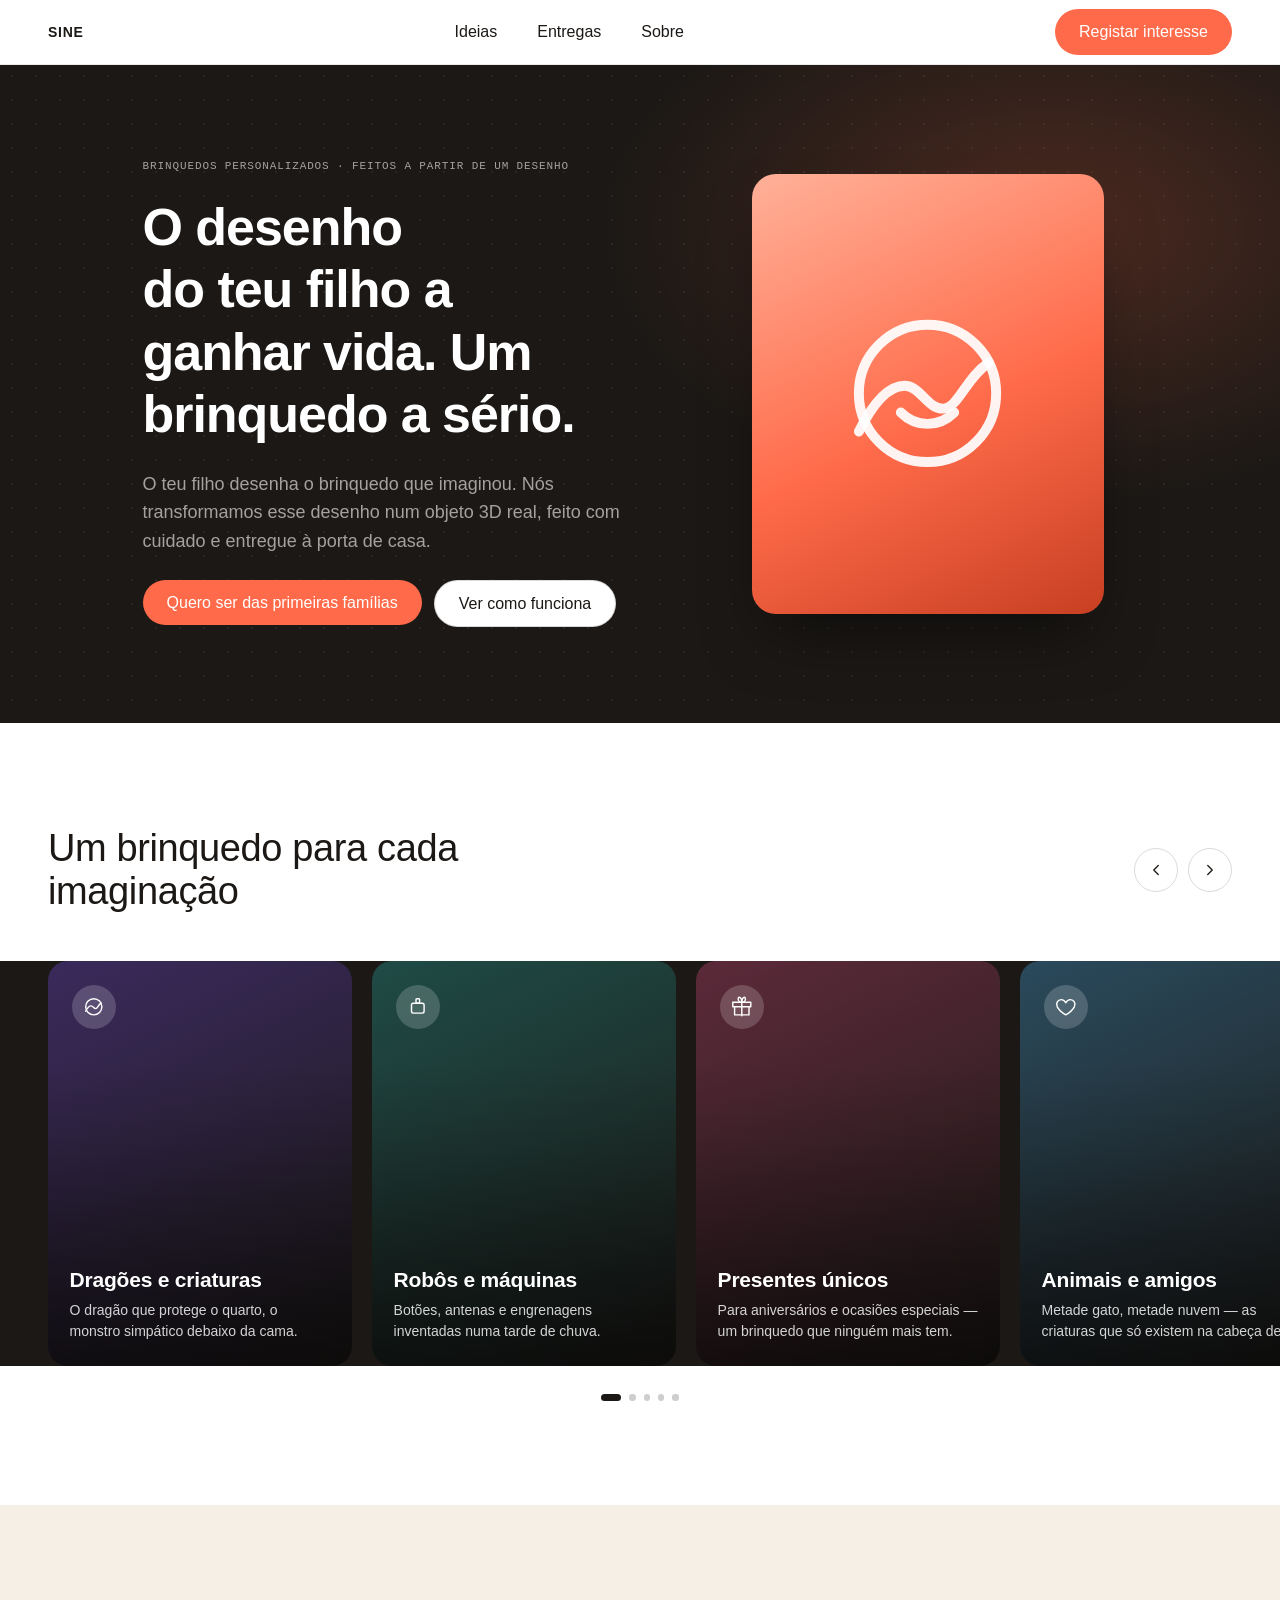
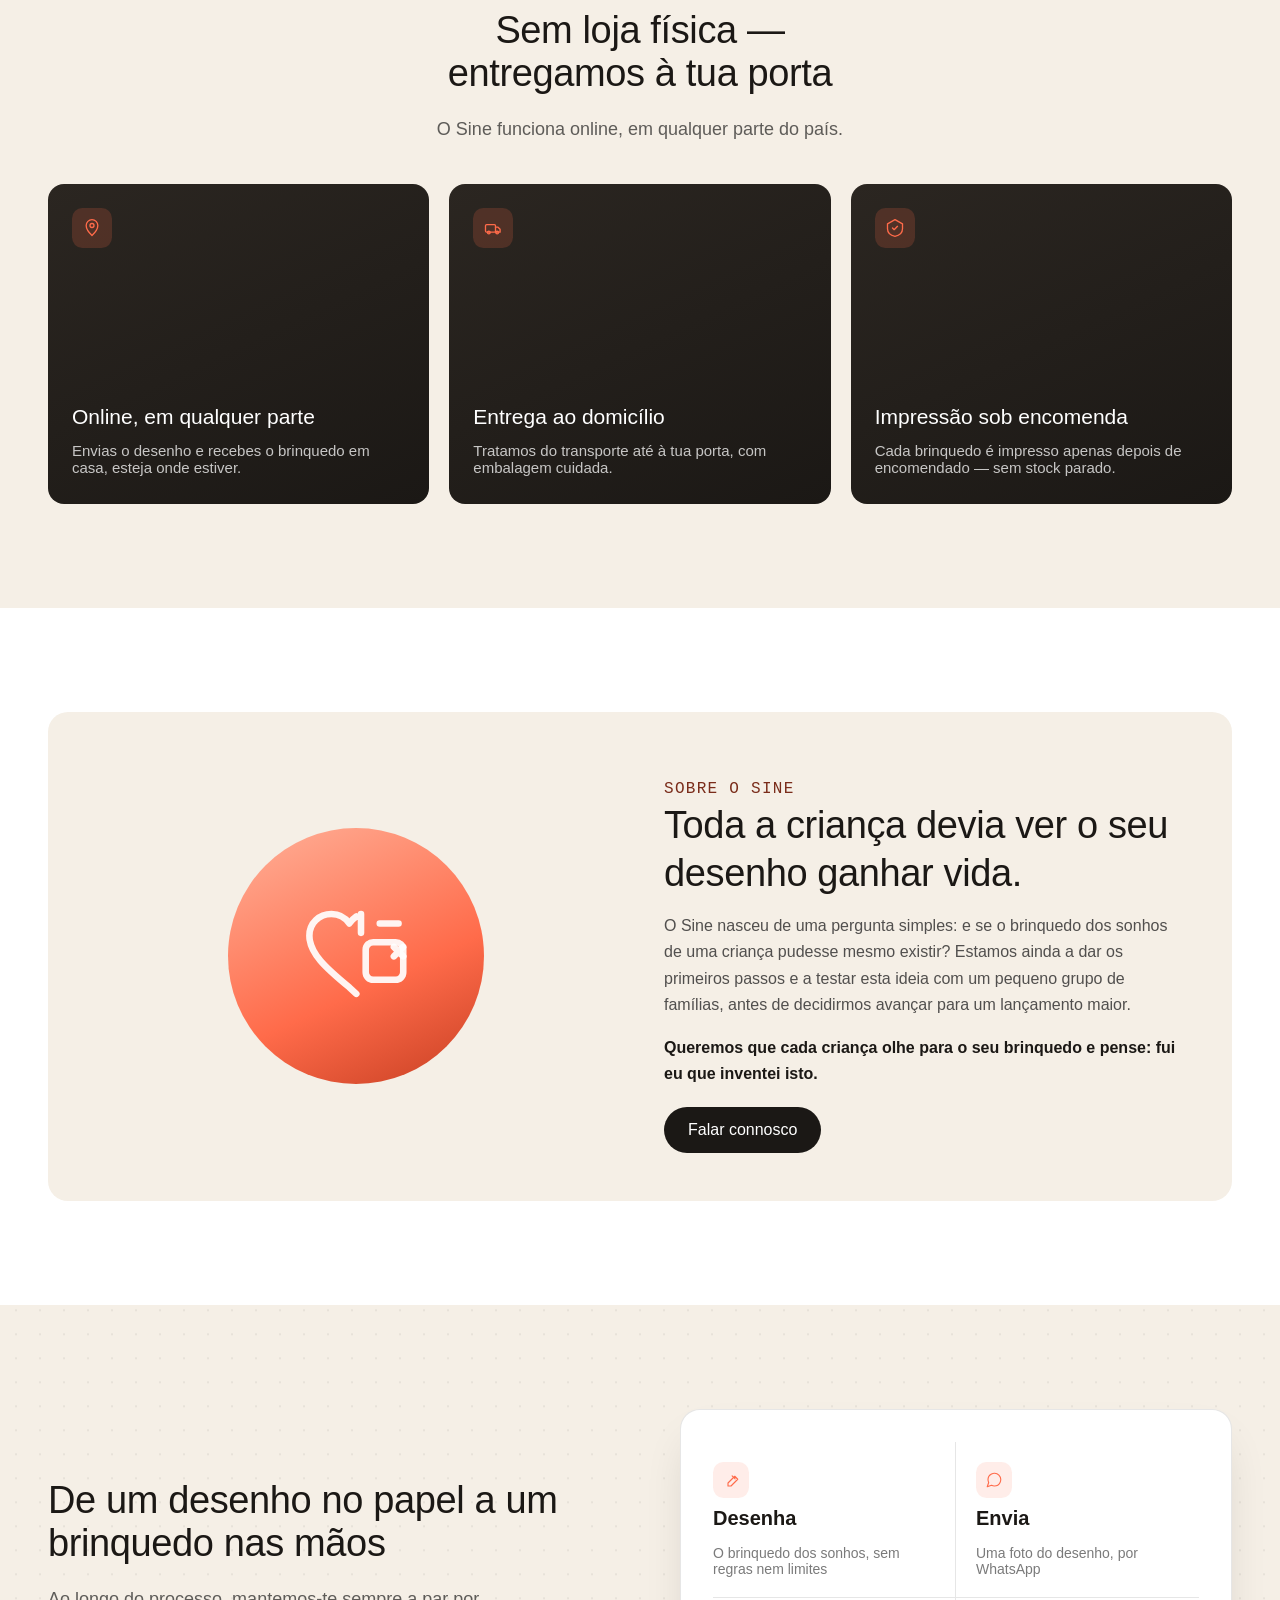
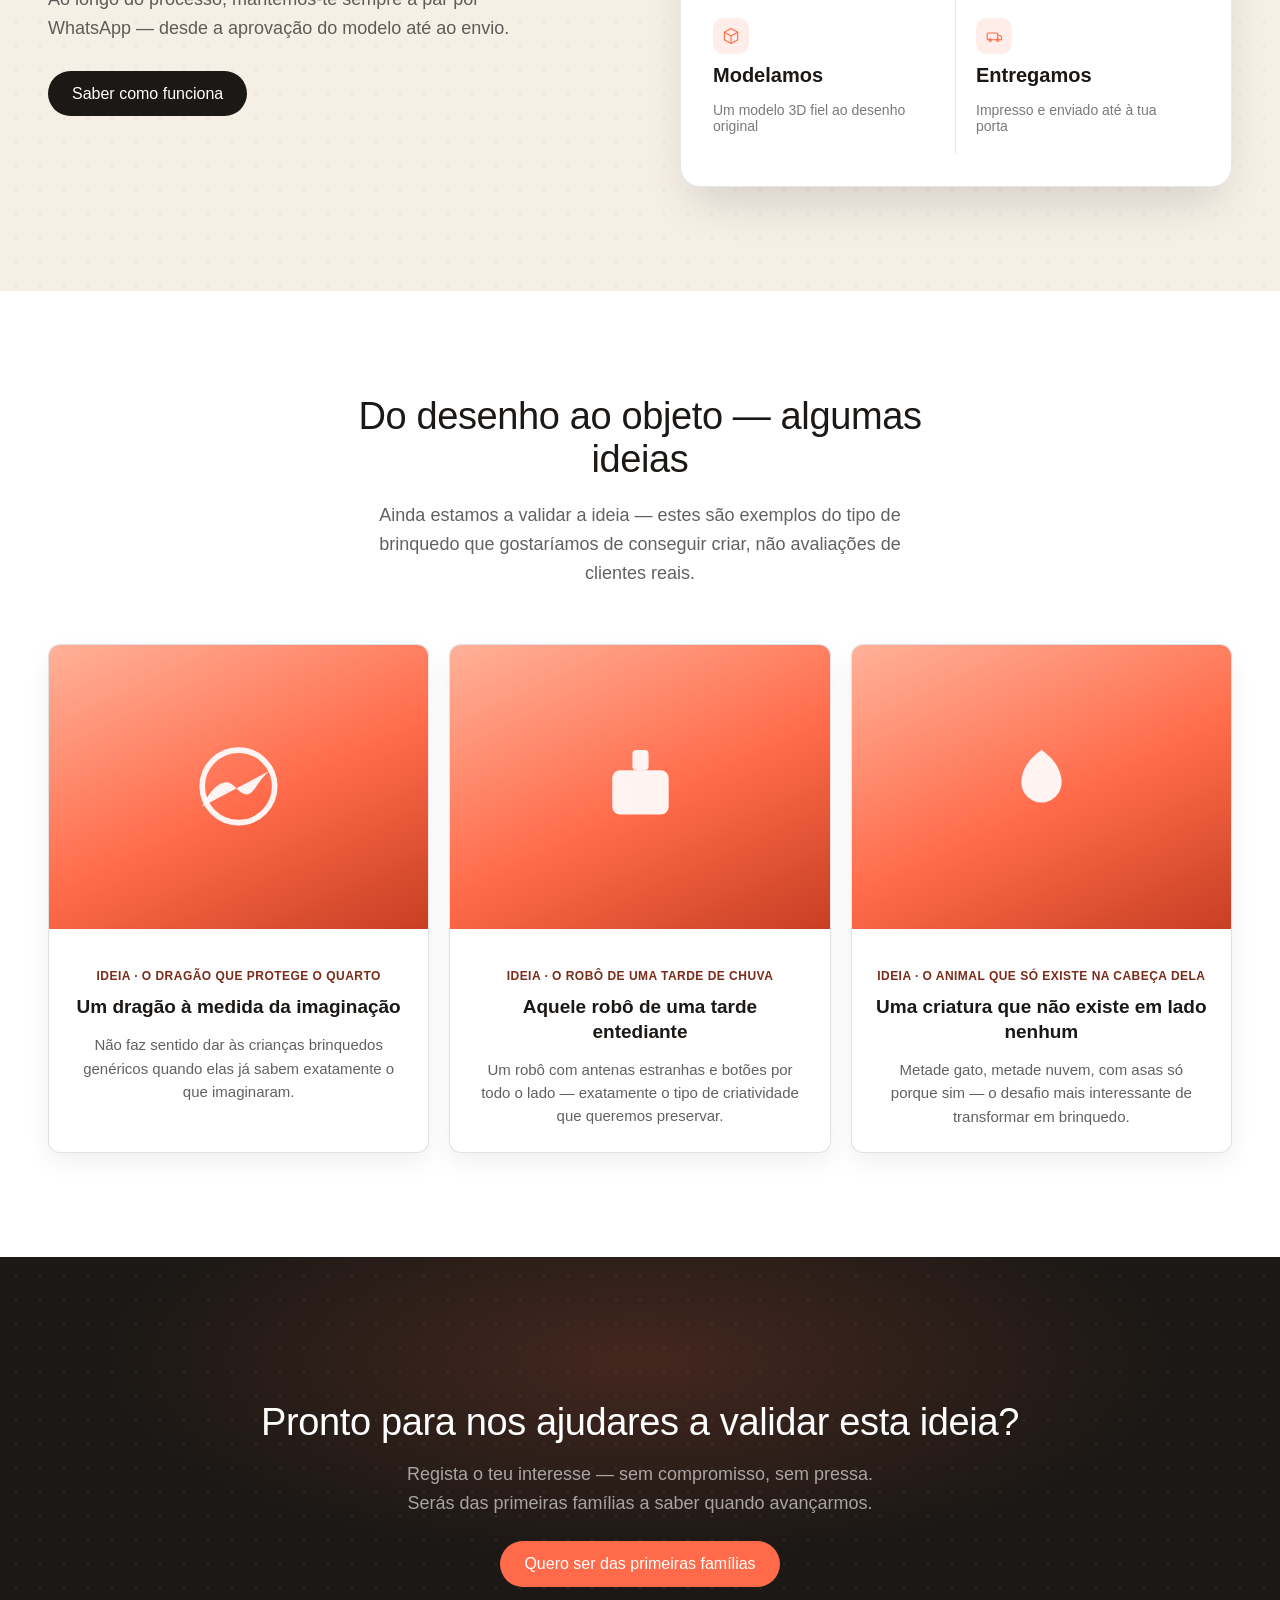
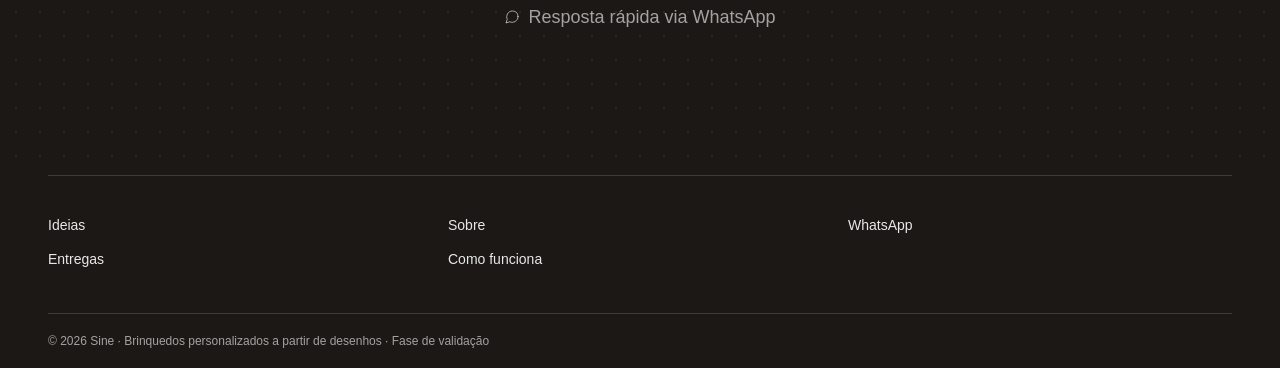
==== commit 9059b414: "Rebuild Sine to match the real Isaías site's design system The previous Sine build was based on an o" ====
--- a/sine/index.html
+++ b/sine/index.html
@@ -3,22 +3,14 @@
 <head>
 <meta charset="UTF-8">
 <meta name="viewport" content="width=device-width, initial-scale=1.0">
-<title>Sine — O desenho do teu filho, transformado num brinquedo real</title>
-<meta name="description" content="O Sine transforma o desenho do teu filho num brinquedo 3D verdadeiro, feito à medida e entregue em casa. Estamos numa fase inicial de validação — regista o teu interesse.">
-
+<title>Sine | O desenho do teu filho, transformado num brinquedo real</title>
+<link rel="icon" href="data:image/svg+xml,%3Csvg xmlns='http://www.w3.org/2000/svg' viewBox='0 0 100 100'%3E%3Crect width='100' height='100' rx='20' fill='%231D1D1D'/%3E%3Ctext x='50' y='68' font-size='58' font-family='Arial,sans-serif' font-weight='700' fill='%23fff' text-anchor='middle'%3ES%3C/text%3E%3C/svg%3E">
+<meta name="description" content="O Sine transforma o desenho do teu filho num brinquedo 3D real, impresso e entregue em casa. Ainda em fase de validação — regista o teu interesse.">
+<meta name="robots" content="index, follow">
 <meta property="og:type" content="website">
-<meta property="og:title" content="Sine — O desenho do teu filho, transformado num brinquedo real">
+<meta property="og:locale" content="pt_PT">
+<meta property="og:title" content="Sine | O desenho do teu filho, transformado num brinquedo real">
 <meta property="og:description" content="Da imaginação ao objeto: brinquedos 3D personalizados a partir do desenho da tua criança.">
-<meta property="og:locale" content="pt_PT">
-
-<link rel="icon" href="data:image/svg+xml,%3Csvg xmlns='http://www.w3.org/2000/svg' viewBox='0 0 64 64'%3E%3Ccircle cx='32' cy='32' r='32' fill='%231b140d'/%3E%3Ctext x='32' y='42' font-family='Georgia,serif' font-size='28' fill='%23d9b783' text-anchor='middle'%3ES%3C/text%3E%3C/svg%3E">
-
-<link rel="preconnect" href="https://fonts.googleapis.com">
-<link rel="preconnect" href="https://fonts.gstatic.com" crossorigin>
-<link href="https://fonts.googleapis.com/css2?family=Fraunces:ital,opsz,wght@0,9..144,300;0,9..144,400;0,9..144,500;0,9..144,600;1,9..144,400&family=Inter:wght@300;400;500;600;700&display=swap" rel="stylesheet">
-
-<link rel="stylesheet" href="assets/css/style.css">
-
 <script type="application/ld+json">
 {
   "@context": "https://schema.org",
@@ -29,463 +21,575 @@
   "provider": { "@type": "Organization", "name": "Sine" }
 }
 </script>
+<style>
+  :root{
+    --dark:#1B1815; --primary-1:#211d19; --primary-2:#2b2621;
+    --white:#ffffff; --contrast-60:rgba(255,255,255,.6); --contrast-15:rgba(255,255,255,.15);
+    --accent:#FF6B4A; --accent-ink:#7a2c1a; --tint:#F5EFE6;
+    --ease:cubic-bezier(0.22,1,0.36,1);
+    --section-x:1.25rem; --wrap-max:1400px;
+  }
+  @media (min-width:1024px){ :root{ --section-x:3rem; } }
+  *,*::before,*::after{ box-sizing:border-box; }
+  html,body{ margin:0; padding:0; background:var(--white); }
+  body{ font-family:-apple-system,"Helvetica Neue",Arial,sans-serif; color:var(--dark); }
+  a{ color:inherit; text-decoration:none; }
+  button{ font:inherit; color:inherit; background:none; border:0; cursor:pointer; }
+  .wrap{ max-width:var(--wrap-max); margin:0 auto; padding:0 var(--section-x); }
+  .pill{ display:inline-flex; align-items:center; gap:.5rem; font-weight:500; font-size:16px; padding:.85rem 1.5rem; border-radius:999px; background:var(--accent); color:var(--white); transition:background .4s var(--ease); white-space:nowrap; }
+  @media (hover:hover){ .pill:hover{ background:#e85a3b; } }
+  .pill-dark{ background:var(--dark); color:var(--white); }
+  @media (hover:hover){ .pill-dark:hover{ background:#000; } }
+  .pill-ghost{ background:var(--white); color:var(--dark); border:1px solid rgba(12,12,13,.15); }
+  @media (hover:hover){ .pill-ghost:hover{ background:rgba(12,12,13,.05); } }
+
+  /* NAV — fixed (not sticky) so it's always pinned regardless of mobile
+     scroll-restore quirks; see reference notes. */
+  .nav{ position:fixed; top:0; left:0; right:0; z-index:40; background:var(--white); color:var(--dark); border-bottom:1px solid rgba(12,12,13,.08); }
+  .nav-row{ position:relative; z-index:2; display:flex; align-items:center; justify-content:space-between; height:4rem; gap:.75rem; background:inherit; }
+  @media (min-width:1024px){ .nav-row{ display:grid; grid-template-columns:auto 2fr auto; gap:1rem; } }
+  .nav-logo{ font-weight:700; font-size:14px; letter-spacing:.05em; text-transform:uppercase; white-space:nowrap; flex:none; }
+  .nav-links{ display:none; gap:2.5rem; font-size:16px; font-weight:500; justify-self:center; }
+  @media (min-width:1024px){ .nav-links{ display:flex; } }
+  .nav-right{ display:flex; align-items:center; gap:.5rem; justify-self:end; flex:none; }
+  .nav-right .pill{ font-size:14px; padding:.65rem 1.15rem; }
+  @media (min-width:1024px){ .nav-right .pill{ font-size:16px; padding:.85rem 1.5rem; } }
+
+  .nav-toggle{ display:inline-flex; align-items:center; justify-content:center; width:2.5rem; height:2.5rem; border-radius:.6rem; border:none; background:none; color:var(--dark); cursor:pointer; flex:none; }
+  @media (min-width:1024px){ .nav-toggle{ display:none; } }
+  .nav-toggle svg{ width:20px; height:20px; }
+  .nav-toggle .icon-close{ display:none; }
+  .nav-toggle.is-open .icon-menu{ display:none; }
+  .nav-toggle.is-open .icon-close{ display:block; }
+  .mobile-menu{ display:none; position:fixed; inset:0; z-index:1; background:var(--white); flex-direction:column; padding:6rem var(--section-x) 2rem; overflow-y:auto; }
+  .mobile-menu.is-open{ display:flex; }
+  @media (min-width:1024px){ .mobile-menu{ display:none !important; } }
+  .mobile-menu a{ padding:1.15rem .25rem; font-size:20px; font-weight:500; color:var(--dark); border-bottom:1px solid rgba(12,12,13,.08); }
+  .mobile-menu a:last-child{ border-bottom:none; }
+  body.menu-open{ overflow:hidden; }
+
+  /* HERO — no real product photo yet, so the hero is deliberately
+     content-driven height (not a forced 100vh) instead of faking the gap
+     a real photo would fill. Swap to a full-bleed photo hero (see
+     .hero{min-height} note) once real product photography exists. */
+  .hero-wrap{ padding:0; margin-top:4rem; }
+  .hero{
+    position:relative; overflow:hidden;
+    background:var(--dark); color:var(--white);
+    display:flex; flex-direction:column; justify-content:center;
+    padding:4.5rem 0;
+  }
+  @media (min-width:1024px){ .hero{ padding:6rem 0; } }
+  .hero::before{
+    content:''; position:absolute; inset:0; z-index:0; pointer-events:none;
+    background-image: radial-gradient(50% 60% at 82% 25%, rgba(255,107,74,.22), transparent 70%),
+      radial-gradient(rgba(255,255,255,.06) 1px, transparent 1px);
+    background-size: 100% 100%, 24px 24px;
+  }
+  .hero-body{ position:relative; z-index:1; }
+  .hero-layout{ display:grid; grid-template-columns:1fr; gap:2.5rem; align-items:center; }
+  @media (min-width:1024px){ .hero-layout{ grid-template-columns:1.1fr .9fr; gap:4rem; } }
+  .hero-main{ display:flex; flex-direction:column; align-items:center; gap:1.5rem; max-width:32rem; text-align:center; }
+  @media (min-width:1024px){ .hero-main{ align-items:flex-start; text-align:left; } }
+  .hero-main h1{ margin:0; font-size:32px; font-weight:600; letter-spacing:-.02em; line-height:1.2; text-wrap:balance; }
+  @media (min-width:768px){ .hero-main h1{ font-size:52px; } }
+  .hero-main p.lede{ margin:0; font-size:18px; line-height:1.6; color:var(--contrast-60); max-width:34rem; }
+  .hero-actions{ display:flex; flex-wrap:wrap; gap:.75rem; justify-content:center; }
+  @media (min-width:1024px){ .hero-actions{ justify-content:flex-start; } }
+  /* Illustration panel stands in for a real product photo — a contained,
+     intentional graphic (not stretched to fake viewport height). */
+  .hero-art{ display:flex; align-items:center; justify-content:center; }
+  .hero-art-card{
+    position:relative; width:100%; max-width:22rem; aspect-ratio:4/5;
+    border-radius:1.5rem; overflow:hidden;
+    background:linear-gradient(155deg, #ffb199 0%, #ff6b4a 55%, #c73f22 100%);
+    display:flex; align-items:center; justify-content:center;
+    box-shadow:0 32px 64px -20px rgba(0,0,0,.5);
+  }
+  .hero-art-card svg{ width:52%; height:52%; color:rgba(255,255,255,.92); }
+
+  .hero-main .eyebrow, .hero-main h1, .hero-main p.lede, .hero-main .hero-actions{
+    opacity:0; transform:translateY(16px);
+    transition:opacity .6s var(--ease), transform .9s var(--ease);
+  }
+  .hero-main .eyebrow{ margin:0; transition-delay:0ms; }
+  .hero-main h1{ transition-delay:150ms; }
+  .hero-main p.lede{ transition-delay:220ms; }
+  .hero-main .hero-actions{ transition-delay:300ms; }
+  .hero.is-revealed .hero-main .eyebrow,
+  .hero.is-revealed .hero-main h1,
+  .hero.is-revealed .hero-main p.lede,
+  .hero.is-revealed .hero-main .hero-actions{ opacity:1; transform:translateY(0); }
+  @media (prefers-reduced-motion: reduce){
+    .hero-main .eyebrow, .hero-main h1, .hero-main p.lede, .hero-main .hero-actions{ transition:none !important; opacity:1 !important; transform:none !important; }
+  }
+
+  /* SECTION HEADER */
+  .sec{ padding:3.5rem 0; scroll-margin-top:4rem; }
+  @media (min-width:1024px){ .sec{ padding:6.5rem 0; } }
+  .sec.dark{ background:var(--dark); color:var(--white); }
+  .sec.tint{ background:var(--tint); }
+  .sec-head{ display:flex; align-items:flex-end; justify-content:space-between; gap:1rem; margin-bottom:1.5rem; }
+  @media (min-width:1024px){ .sec-head{ margin-bottom:2.5rem; } }
+  .sec-head h2{ margin:0; font-size:26px; font-weight:500; letter-spacing:-.01em; max-width:22ch; }
+  @media (min-width:768px){ .sec-head h2{ font-size:38px; } }
+  .sec-head p{ margin:1.25rem 0 0; font-size:18px; line-height:1.6; color:rgba(12,12,13,.65); max-width:34rem; }
+  .sec.dark .sec-head p{ color:var(--contrast-60); }
+  .sec-head.centered{ flex-direction:column; align-items:center; text-align:center; max-width:38rem; margin-left:auto; margin-right:auto; }
+  .sec-head.centered p{ margin-left:auto; margin-right:auto; }
+  .eyebrow{ font-family:ui-monospace,monospace; font-size:11px; text-transform:uppercase; letter-spacing:.08em; color:var(--contrast-60); margin:0 0 1rem; }
+  .sec:not(.dark) .eyebrow{ color:var(--accent-ink); }
+
+  /* IDEIAS — horizontal snap-scroll card carousel (technique from the
+     reference site's Objetivos carousel), colour+icon cards instead of
+     photo cards since no real product photography exists yet. */
+  #ideias .sec-head{ align-items:center; }
+  .ideias-nav{ display:none; gap:.6rem; flex:none; }
+  @media (min-width:640px){ .ideias-nav{ display:flex; } }
+  .ideias-arrow{ display:flex; align-items:center; justify-content:center; width:2.75rem; height:2.75rem; border-radius:50%; border:1px solid rgba(12,12,13,.15); color:var(--dark); transition:background .3s var(--ease), border-color .3s var(--ease); }
+  .ideias-arrow svg{ width:18px; height:18px; }
+  @media (hover:hover){ .ideias-arrow:hover{ background:rgba(12,12,13,.05); border-color:rgba(12,12,13,.3); } }
+  .ideias-cards-outer{ margin-top:2.5rem; width:100%; overflow-x:auto; overflow-y:hidden; -webkit-overflow-scrolling:touch; scrollbar-width:none; touch-action:pan-x; overscroll-behavior-x:contain; }
+  .ideias-cards-outer::-webkit-scrollbar{ display:none; }
+  @media (min-width:1024px){ .ideias-cards-outer{ margin-top:3rem; } }
+  .ideias-cards{ display:flex; gap:1.25rem; scroll-snap-type:x mandatory; padding-left:calc(max(0px, (100vw - var(--wrap-max)) / 2) + var(--section-x)); padding-right:var(--section-x); width:max-content; }
+  .ideia-card{ position:relative; flex:0 0 auto; width:15.5rem; aspect-ratio:3/4; scroll-snap-align:start; border-radius:1.25rem; overflow:hidden; color:var(--white); display:flex; align-items:flex-end; }
+  @media (min-width:640px){ .ideia-card{ width:19rem; } }
+  .ideia-card-icon{ position:absolute; top:1.5rem; left:1.5rem; z-index:1; width:2.75rem; height:2.75rem; border-radius:50%; background:rgba(255,255,255,.18); display:flex; align-items:center; justify-content:center; }
+  .ideia-card-icon svg{ width:1.35rem; height:1.35rem; }
+  .ideia-card::after{ content:''; position:absolute; inset:0; z-index:0; background:linear-gradient(to top, rgba(0,0,0,.55) 0%, rgba(0,0,0,.1) 55%, rgba(0,0,0,0) 75%); }
+  .ideia-card-body{ position:relative; z-index:1; padding:1.5rem 1.35rem; }
+  .ideia-card-body h3{ margin:0 0 .5rem; font-size:21px; font-weight:600; letter-spacing:-.01em; }
+  .ideia-card-body p{ margin:0; font-size:14px; line-height:1.5; color:rgba(255,255,255,.82); }
+  .ideias-dots{ display:flex; justify-content:center; gap:.5rem; margin-top:1.75rem; }
+  .ideia-dot{ width:.4rem; height:.4rem; border-radius:50%; background:rgba(12,12,13,.2); transition:background .3s var(--ease), width .3s var(--ease); }
+  .ideia-dot.is-active{ background:var(--dark); width:1.25rem; border-radius:999px; }
+
+  /* ENTREGAS — 3-card grid, same full-bleed-tile technique as the
+     reference's location cards, icon-on-tint instead of a location photo. */
+  .entregas-cards{ display:grid; grid-template-columns:1fr; gap:1.25rem; }
+  @media (min-width:640px){ .entregas-cards{ grid-template-columns:repeat(3,1fr); } }
+  .entrega-card{ position:relative; display:flex; flex-direction:column; justify-content:flex-end; gap:.4rem; border-radius:1rem; padding:1.75rem 1.5rem; aspect-ratio:4/3.2; color:var(--white); background:linear-gradient(155deg,#2b2621 0%, #1B1815 100%); transition:transform .4s var(--ease); }
+  @media (min-width:1024px){ .entrega-card{ aspect-ratio:auto; min-height:20rem; } }
+  @media (hover:hover){ .entrega-card:hover{ transform:translateY(-4px); } }
+  .entrega-card-icon{ position:absolute; top:1.5rem; left:1.5rem; width:2.5rem; height:2.5rem; border-radius:.65rem; background:rgba(255,107,74,.18); display:flex; align-items:center; justify-content:center; }
+  .entrega-card-icon svg{ width:1.25rem; height:1.25rem; color:var(--accent); }
+  .entrega-card h3{ margin:0 0 .4rem; font-size:21px; font-weight:500; }
+  .entrega-card p{ margin:0; font-size:15px; color:rgba(255,255,255,.75); }
+
+  /* SOBRE — two-column text+illustration teaser, standing in for the
+     reference's photo+dark-panel card since there's no founder photo. */
+  .sobre-card{ display:grid; grid-template-columns:1fr; gap:2rem; align-items:center; border-radius:1.25rem; background:var(--tint); padding:2rem; }
+  @media (min-width:1024px){ .sobre-card{ grid-template-columns:1fr 1fr; padding:3rem; gap:3rem; } }
+  .sobre-art{ display:flex; align-items:center; justify-content:center; }
+  .sobre-art-shape{ width:100%; max-width:16rem; aspect-ratio:1; border-radius:50%; background:linear-gradient(155deg,#ffb199 0%, #ff6b4a 60%, #c73f22 100%); display:flex; align-items:center; justify-content:center; }
+  .sobre-art-shape svg{ width:44%; height:44%; color:rgba(255,255,255,.92); }
+  .sobre-text h2{ margin:0; font-size:28px; font-weight:500; letter-spacing:-.01em; line-height:1.25; }
+  @media (min-width:768px){ .sobre-text h2{ font-size:38px; } }
+  .sobre-text p{ margin:1rem 0 0; font-size:16px; line-height:1.65; color:rgba(12,12,13,.7); }
+  .sobre-text p strong{ color:var(--dark); font-weight:600; }
+  .sobre-cta{ margin-top:1.25rem; }
+
+  /* PROCESSO — bordered white card + icon grid (reference's "metrics"
+     pattern), light tint background. */
+  .sec.processo{ position:relative; overflow:hidden; background:var(--tint); color:var(--dark); }
+  .sec.processo::before{ content:''; position:absolute; inset:0; z-index:0; pointer-events:none; background-image: radial-gradient(rgba(12,12,13,.06) 1px, transparent 1px); background-size: 24px 24px; background-position: center; }
+  .processo-layout{ position:relative; z-index:1; display:grid; grid-template-columns:1fr; gap:2.5rem; align-items:center; }
+  @media (min-width:1024px){ .processo-layout{ grid-template-columns:1fr 1fr; gap:5rem; } }
+  .processo-intro h2{ margin:0; font-size:26px; font-weight:500; letter-spacing:-.01em; }
+  @media (min-width:768px){ .processo-intro h2{ font-size:38px; } }
+  .processo-intro p{ margin:1.25rem 0 0; font-size:18px; line-height:1.6; color:rgba(12,12,13,.65); max-width:32rem; }
+  .processo-intro .pill{ margin-top:1.75rem; }
+  .processo-card{ background:var(--white); color:var(--dark); border:1px solid rgba(12,12,13,.1); border-radius:1rem; padding:1.25rem; box-shadow:0 24px 48px -14px rgba(12,12,13,.16); }
+  @media (min-width:640px){ .processo-card{ border-radius:1.25rem; padding:2rem; } }
+  .processo-grid{ display:grid; grid-template-columns:1fr 1fr; }
+  .processo-item{ display:flex; flex-direction:column; gap:.4rem; padding:.85rem .85rem .85rem 0; }
+  @media (min-width:640px){ .processo-item{ gap:.6rem; padding:1.25rem 1.25rem 1.25rem 0; } }
+  .processo-item:nth-child(odd){ border-right:1px solid rgba(12,12,13,.1); padding-right:.85rem; }
+  @media (min-width:640px){ .processo-item:nth-child(odd){ padding-right:1.25rem; } }
+  .processo-item:nth-child(even){ padding-left:.85rem; }
+  @media (min-width:640px){ .processo-item:nth-child(even){ padding-left:1.25rem; } }
+  .processo-item:nth-child(n+3){ border-top:1px solid rgba(12,12,13,.1); padding-top:.85rem; }
+  @media (min-width:640px){ .processo-item:nth-child(n+3){ padding-top:1.25rem; } }
+  .processo-icon{ display:flex; align-items:center; justify-content:center; width:1.75rem; height:1.75rem; border-radius:.5rem; background:rgba(255,107,74,.12); opacity:0; transform:scale(.5); transition:opacity .5s var(--ease), transform .5s var(--ease); }
+  .processo-card.is-in .processo-icon{ opacity:1; transform:scale(1); }
+  .processo-card.is-in .processo-item:nth-child(2) .processo-icon{ transition-delay:80ms; }
+  .processo-card.is-in .processo-item:nth-child(3) .processo-icon{ transition-delay:160ms; }
+  .processo-card.is-in .processo-item:nth-child(4) .processo-icon{ transition-delay:240ms; }
+  @media (prefers-reduced-motion: reduce){ .processo-icon{ transition:none !important; opacity:1 !important; transform:none !important; } }
+  @media (min-width:640px){ .processo-icon{ width:2.25rem; height:2.25rem; border-radius:.65rem; } }
+  .processo-icon svg{ width:14px; height:14px; color:var(--accent); }
+  @media (min-width:640px){ .processo-icon svg{ width:18px; height:18px; } }
+  .processo-item h3{ margin:0; font-size:16px; font-weight:600; }
+  @media (min-width:640px){ .processo-item h3{ font-size:20px; } }
+  .processo-item p{ margin:.35rem 0 0; font-size:14px; color:rgba(12,12,13,.55); }
+
+  /* INSPIRAÇÃO — concept/idea cards, deliberately NOT framed as real
+     customer testimonials (no real customers yet — see README). */
+  .insp-intro{ display:flex; flex-direction:column; align-items:center; text-align:center; max-width:36rem; margin:0 auto; }
+  .insp-intro h2{ margin:0; font-size:26px; font-weight:500; letter-spacing:-.01em; }
+  @media (min-width:768px){ .insp-intro h2{ font-size:38px; } }
+  .insp-intro p{ margin:1.25rem 0 0; font-size:18px; line-height:1.6; color:rgba(12,12,13,.65); }
+  .insp-grid{ display:grid; grid-template-columns:1fr; gap:1.25rem; margin-top:3.5rem; }
+  @media (min-width:640px){ .insp-grid{ grid-template-columns:repeat(3,1fr); } }
+  .insp-card{ position:relative; text-align:center; background:var(--white); border:1px solid rgba(12,12,13,.12); border-radius:.75rem; box-shadow:0 10px 24px rgba(12,12,13,.06); overflow:hidden; padding:0; }
+  .insp-card-art{ display:flex; align-items:center; justify-content:center; width:100%; aspect-ratio:4/3; background:linear-gradient(155deg,#ffb199 0%, #ff6b4a 55%, #c73f22 100%); }
+  .insp-card-art svg{ width:34%; height:34%; color:rgba(255,255,255,.92); }
+  .insp-card-body{ padding:1.75rem 1.5rem 1.5rem; }
+  .insp-card-tag{ font-size:12px; font-weight:600; letter-spacing:.04em; text-transform:uppercase; color:var(--accent-ink); }
+  .insp-card-highlight{ margin:.6rem 0 0; font-size:19px; font-weight:700; line-height:1.3; color:var(--dark); }
+  .insp-card-quote{ margin:.85rem 0 0; font-size:15px; line-height:1.55; color:rgba(12,12,13,.65); }
+
+  /* FINAL CTA */
+  #comecar{ position:relative; overflow:hidden; }
+  #comecar::before{ content:''; position:absolute; inset:0; z-index:0; pointer-events:none; background-image: radial-gradient(60% 55% at 50% 20%, rgba(255,107,74,.18), transparent 70%), radial-gradient(rgba(255,255,255,.07) 1px, transparent 1px); background-size: 100% 100%, 24px 24px; background-position: center, center; }
+  .cta-final{ position:relative; z-index:1; display:flex; flex-direction:column; align-items:center; gap:1rem; text-align:center; padding:2.5rem 0; }
+  .cta-final h2{ margin:0; font-size:26px; font-weight:500; letter-spacing:-.01em; }
+  @media (min-width:768px){ .cta-final h2{ font-size:38px; } }
+  .cta-final p{ margin:0; font-size:18px; line-height:1.6; color:var(--contrast-60); max-width:32rem; }
+  .cta-final .pill{ margin-top:.5rem; }
+  .cta-final-note{ display:flex; align-items:center; gap:.5rem; margin-top:.25rem; font-size:13px; color:var(--contrast-60); }
+  .cta-final-note svg{ width:16px; height:16px; flex:none; color:var(--contrast-60); }
+
+  /* FOOTER */
+  .footer{ background:var(--dark); color:var(--white); }
+  .footer-links{ column-count:2; column-gap:1rem; list-style:none; margin:0; padding:2.5rem 0; border-top:1px solid var(--contrast-15); }
+  @media (min-width:768px){ .footer-links{ column-count:3; } }
+  .footer-links li{ break-inside:avoid; margin-bottom:1rem; }
+  .footer-links a{ font-weight:500; font-size:14px; opacity:.9; }
+  .footer-links a:hover{ opacity:.5; }
+  .footer-bottom{ border-top:1px solid var(--contrast-15); padding:1.25rem 0; font-size:12px; color:var(--contrast-60); }
+
+  .nav.is-scrolled{ box-shadow:0 1px 0 rgba(12,12,13,.08); }
+
+  .reveal{ opacity:0; transform:translateY(20px); transition:opacity .6s var(--ease), transform .9s var(--ease); }
+  .reveal.is-in{ opacity:1; transform:translateY(0); }
+  .ideias-cards .reveal:nth-child(2){ transition-delay:80ms; }
+  .ideias-cards .reveal:nth-child(3){ transition-delay:160ms; }
+  .ideias-cards .reveal:nth-child(4){ transition-delay:240ms; }
+  .ideias-cards .reveal:nth-child(5){ transition-delay:320ms; }
+  .entregas-cards .reveal:nth-child(2){ transition-delay:80ms; }
+  .entregas-cards .reveal:nth-child(3){ transition-delay:160ms; }
+  .insp-grid .reveal:nth-child(2){ transition-delay:80ms; }
+  .insp-grid .reveal:nth-child(3){ transition-delay:160ms; }
+  .processo-layout .reveal:nth-child(2){ transition-delay:120ms; }
+  @media (prefers-reduced-motion: reduce){ .reveal{ transition:none !important; opacity:1 !important; transform:none !important; } }
+</style>
 </head>
 <body>
 
 <!--
   ============================================================
-  CONTENT NOTE (for whoever edits this next):
-  - This is a PRE-LAUNCH / "fake door" validation site, built from
-    the "Business Briefing" doc: a service where a child draws a
-    toy, it's 3D-modelled and printed, and delivered home. Pricing,
-    materials, safety details and turnaround times are NOT decided
-    yet — copy below is intentionally framed as "em validação" /
-    "a definir" rather than inventing real numbers or claims.
-  - No real customers exist yet, so #resultados does NOT use fake
+  CONTENT NOTE:
+  - This is a PRE-LAUNCH / "fake door" validation site (see README.md at
+    sine/README.md), built from the "Business Briefing" doc: a child draws
+    a toy, it's 3D-modelled and printed, and delivered home. Pricing and
+    launch timing are NOT decided — copy is intentionally framed as
+    "em validação" rather than inventing real numbers.
+  - No real customers exist yet, so #inspiracao does NOT use fake
     testimonials attributed to invented people — it shows concept
-    "inspiration" cards instead. Replace with real stories once
-    the idea has real users.
-  - WhatsApp number lives in ONE place: assets/js/main.js ->
-    WHATSAPP_NUMBER. Every CTA reads from there via [data-whatsapp]
-    + main.js. Still a placeholder.
-  - There are no real photos/logo yet, so the hero and "Sobre"
-    media use illustrative SVG placeholders instead of a real
-    photo. Replace with real product photos once available.
+    "inspiration" cards instead.
+  - No real product photography exists yet, so the hero/cards use
+    illustrative CSS+SVG panels instead of photos (see the CSS comment
+    above .hero and `references/replicating-a-reference.md`'s note on
+    hero patterns without a real photo — height is content-driven here,
+    not a faked full-viewport photo hero).
+  - WhatsApp number is a placeholder: search this file for 351900000000.
   ============================================================
 -->
 
-<a class="skip-link" href="#contacto">Ir para contacto</a>
-
-<!-- ============ NAV ============ -->
-<header class="nav" id="nav">
-  <div class="nav__inner">
-    <a href="#top" class="nav__logo">
-      <span class="nav__logo-name">Sine</span>
-      <span class="nav__logo-tag">Brinquedos criados por crianças</span>
-    </a>
-    <nav class="nav__links" aria-label="Navegação principal">
-      <a href="#objetivos">Ocasiões</a>
-      <a href="#sobre">Sobre</a>
-      <a href="#metodo">Como funciona</a>
-      <a href="#servicos">Planos</a>
-      <a href="#resultados">Inspiração</a>
-      <a href="#localizacao">Entregas</a>
-      <a href="#faq">FAQ</a>
+<header class="nav">
+  <div class="wrap nav-row">
+    <a class="nav-logo" href="#">Sine</a>
+    <nav class="nav-links">
+      <a href="#ideias">Ideias</a><a href="#entregas">Entregas</a><a href="#sobre">Sobre</a>
     </nav>
-    <a href="#" class="nav__cta btn btn--sm btn--primary" data-whatsapp="Olá, gostava de ser das primeiras famílias a experimentar o Sine." target="_blank" rel="noopener">
-      <svg viewBox="0 0 24 24" class="icon-wa" aria-hidden="true"><path d="M17.6 6.3A8.86 8.86 0 0 0 12 4a8.94 8.94 0 0 0-7.7 13.4L3 21l3.7-1.2A9 9 0 1 0 17.6 6.3ZM12 19.5a7.4 7.4 0 0 1-3.8-1l-.3-.2-2.8.9.9-2.7-.2-.3A7.5 7.5 0 1 1 12 19.5Zm4.1-5.6c-.2-.1-1.3-.7-1.5-.7-.2-.1-.4-.1-.5.1s-.6.7-.7.9-.3.2-.5.1a6.1 6.1 0 0 1-1.8-1.1 6.8 6.8 0 0 1-1.2-1.6c-.1-.2 0-.4.1-.5l.4-.4a1 1 0 0 0 .2-.4.4.4 0 0 0 0-.4c-.1-.1-.5-1.2-.7-1.7s-.4-.4-.5-.4h-.4a.9.9 0 0 0-.6.3 2.7 2.7 0 0 0-.8 2 4.6 4.6 0 0 0 1 2.5 10.6 10.6 0 0 0 4.1 3.6c.6.3 1 .4 1.4.5a2.4 2.4 0 0 0 1.5-.1 2.2 2.2 0 0 0 1.4-1 1.7 1.7 0 0 0 .1-1c-.1-.1-.2-.2-.5-.3Z"/></svg>
-      WhatsApp
-    </a>
-    <button class="nav__burger" id="burger" aria-label="Abrir menu" aria-expanded="false" aria-controls="mobile-menu">
-      <span></span><span></span><span></span>
-    </button>
-  </div>
+    <div class="nav-right">
+      <a href="https://wa.me/351900000000?text=Ol%C3%A1%2C%20gostava%20de%20ser%20das%20primeiras%20fam%C3%ADlias%20a%20experimentar%20o%20Sine." target="_blank" rel="noopener"><span class="pill">Registar interesse</span></a>
+      <button class="nav-toggle" id="navToggle" aria-label="Abrir menu" aria-expanded="false" aria-controls="mobileMenu">
+        <svg class="icon-menu" viewBox="0 0 24 24" fill="none" stroke="currentColor" stroke-width="1.8" stroke-linecap="round"><line x1="3" y1="6" x2="21" y2="6"/><line x1="3" y1="12" x2="21" y2="12"/><line x1="3" y1="18" x2="21" y2="18"/></svg>
+        <svg class="icon-close" viewBox="0 0 24 24" fill="none" stroke="currentColor" stroke-width="1.8" stroke-linecap="round"><line x1="5" y1="5" x2="19" y2="19"/><line x1="19" y1="5" x2="5" y2="19"/></svg>
+      </button>
+    </div>
+  </div>
+  <nav class="mobile-menu" id="mobileMenu">
+    <a href="#ideias">Ideias</a>
+    <a href="#entregas">Entregas</a>
+    <a href="#sobre">Sobre</a>
+  </nav>
 </header>
 
-<!-- ============ MOBILE MENU ============ -->
-<div class="mobile-menu" id="mobile-menu">
-  <nav aria-label="Navegação móvel">
-    <a href="#objetivos">Ocasiões</a>
-    <a href="#sobre">Sobre</a>
-    <a href="#metodo">Como funciona</a>
-    <a href="#servicos">Planos</a>
-    <a href="#resultados">Inspiração</a>
-    <a href="#localizacao">Entregas</a>
-    <a href="#faq">FAQ</a>
-  </nav>
-  <a href="#" class="btn btn--primary btn--block" data-whatsapp="Olá, gostava de ser das primeiras famílias a experimentar o Sine." target="_blank" rel="noopener">WhatsApp</a>
+<div class="hero-wrap">
+  <section class="hero">
+    <div class="wrap hero-body">
+      <div class="hero-layout">
+        <div class="hero-main">
+          <p class="eyebrow">Brinquedos personalizados · Feitos a partir de um desenho</p>
+          <h1>O desenho do teu filho a ganhar vida. Um brinquedo a sério.</h1>
+          <p class="lede">O teu filho desenha o brinquedo que imaginou. Nós transformamos esse desenho num objeto 3D real, feito com cuidado e entregue à porta de casa.</p>
+          <div class="hero-actions">
+            <a href="https://wa.me/351900000000?text=Ol%C3%A1%2C%20gostava%20de%20ser%20das%20primeiras%20fam%C3%ADlias%20a%20experimentar%20o%20Sine." target="_blank" rel="noopener"><span class="pill">Quero ser das primeiras famílias</span></a>
+            <a href="#ideias"><span class="pill pill-ghost">Ver como funciona</span></a>
+          </div>
+        </div>
+        <div class="hero-art">
+          <div class="hero-art-card" role="img" aria-label="Ilustração de um desenho a transformar-se num brinquedo 3D">
+            <svg viewBox="0 0 24 24" fill="none" stroke="currentColor" stroke-width="1.3" stroke-linecap="round" stroke-linejoin="round"><path d="M3 17c2-4 4-6 6-6s3 3 5 3 3-4 6-6"/><circle cx="12" cy="12" r="9"/><path d="M8.5 14.5c1 1 2.2 1.5 3.5 1.5s2.5-.5 3.5-1.5"/></svg>
+          </div>
+        </div>
+      </div>
+    </div>
+  </section>
 </div>
 
-<main id="top">
-
-  <!-- ============ HERO ============ -->
-  <section class="hero" id="hero">
-    <div class="hero__bg" aria-hidden="true">
-      <span class="hero__ring hero__ring--1"></span>
-      <span class="hero__ring hero__ring--2"></span>
-      <span class="hero__glow"></span>
-    </div>
-    <div class="container hero__layout">
-      <div class="hero__content">
-        <p class="eyebrow reveal">Brinquedos personalizados · Feitos a partir de um desenho</p>
-        <h1 class="hero__title reveal">O desenho do teu filho<br>a ganhar vida. <em>Um brinquedo a sério.</em></h1>
-        <p class="hero__sub reveal">O teu filho desenha o brinquedo que imaginou. Nós transformamos esse desenho num objeto 3D real, feito com cuidado e entregue à porta de casa.</p>
-        <div class="hero__actions reveal">
-          <a href="#" class="btn btn--primary btn--lg" data-whatsapp="Olá, gostava de ser das primeiras famílias a experimentar o Sine." target="_blank" rel="noopener">
-            <svg viewBox="0 0 24 24" class="icon-wa" aria-hidden="true"><path d="M17.6 6.3A8.86 8.86 0 0 0 12 4a8.94 8.94 0 0 0-7.7 13.4L3 21l3.7-1.2A9 9 0 1 0 17.6 6.3ZM12 19.5a7.4 7.4 0 0 1-3.8-1l-.3-.2-2.8.9.9-2.7-.2-.3A7.5 7.5 0 1 1 12 19.5Zm4.1-5.6c-.2-.1-1.3-.7-1.5-.7-.2-.1-.4-.1-.5.1s-.6.7-.7.9-.3.2-.5.1a6.1 6.1 0 0 1-1.8-1.1 6.8 6.8 0 0 1-1.2-1.6c-.1-.2 0-.4.1-.5l.4-.4a1 1 0 0 0 .2-.4.4.4 0 0 0 0-.4c-.1-.1-.5-1.2-.7-1.7s-.4-.4-.5-.4h-.4a.9.9 0 0 0-.6.3 2.7 2.7 0 0 0-.8 2 4.6 4.6 0 0 0 1 2.5 10.6 10.6 0 0 0 4.1 3.6c.6.3 1 .4 1.4.5a2.4 2.4 0 0 0 1.5-.1 2.2 2.2 0 0 0 1.4-1 1.7 1.7 0 0 0 .1-1c-.1-.1-.2-.2-.5-.3Z"/></svg>
-            Quero ser das primeiras famílias
-          </a>
-          <a href="#objetivos" class="btn btn--ghost btn--lg">Ver como funciona</a>
-        </div>
-        <div class="hero__stats reveal">
-          <div class="stat"><span class="stat__num">100%</span><span class="stat__label">Feito a partir do desenho original do teu filho</span></div>
-          <div class="stat"><span class="stat__num">1 peça</span><span class="stat__label">Impressão 3D única, feita à medida</span></div>
-          <div class="stat"><span class="stat__num">Em casa</span><span class="stat__label">Entregue à porta, em qualquer parte do país</span></div>
-        </div>
-      </div>
-      <div class="hero__photo reveal">
-        <div class="hero__illustration" role="img" aria-label="Ilustração de um desenho a transformar-se num brinquedo 3D">
-          <svg viewBox="0 0 24 24" fill="none" stroke="currentColor" stroke-width="1.3" stroke-linecap="round" stroke-linejoin="round" aria-hidden="true"><path d="M3 17c2-4 4-6 6-6s3 3 5 3 3-4 6-6"/><circle cx="12" cy="12" r="9"/><path d="M8.5 14.5c1 1 2.2 1.5 3.5 1.5s2.5-.5 3.5-1.5"/></svg>
-        </div>
-      </div>
-    </div>
-  </section>
-
-  <!-- ============ OCASIÕES (Como posso ajudar) ============ -->
-  <section class="objetivos" id="objetivos">
-    <div class="container">
-      <p class="eyebrow center">Porquê o Sine</p>
-      <h2 class="section-title reveal center">O brinquedo já existe.<br>Só está no papel.</h2>
-      <p class="objetivos__sub reveal center">Cada criança desenha um mundo diferente — por isso cada brinquedo Sine também é diferente. Vê para que ocasiões pode fazer sentido.</p>
-
-      <div class="goals__grid">
-        <article class="goal-card reveal">
-          <span class="goal-card__icon" aria-hidden="true"><svg viewBox="0 0 24 24" fill="none" stroke="currentColor" stroke-width="1.6" stroke-linecap="round" stroke-linejoin="round"><path d="M20 12v9H4v-9"/><path d="M2 7h20v5H2z"/><path d="M12 22V7"/><path d="M12 7c-2 0-4-1.5-4-3.5S9 1 10.5 2 12 5 12 7Z"/><path d="M12 7c2 0 4-1.5 4-3.5S15 1 13.5 2 12 5 12 7Z"/></svg></span>
-          <h3>Presentes verdadeiramente únicos</h3>
-          <p>Para aniversários, batizados ou só porque sim — um brinquedo que ninguém mais tem, porque nasceu do desenho do teu filho.</p>
-          <a href="#" class="goal-card__link" data-whatsapp="Olá, gostava de saber mais sobre um brinquedo Sine como presente." target="_blank" rel="noopener">Quero saber mais →</a>
-        </article>
-
-        <article class="goal-card reveal">
-          <span class="goal-card__icon" aria-hidden="true"><svg viewBox="0 0 24 24" fill="none" stroke="currentColor" stroke-width="1.6" stroke-linecap="round" stroke-linejoin="round"><path d="M12 21s-7-4.35-9.5-9C.6 8.1 3 4 7 4c2 0 4 1.5 5 3.5C13 5.5 15 4 17 4c4 0 6.4 4.1 4.5 8-2.5 4.65-9.5 9-9.5 9Z"/></svg></span>
-          <h3>Uma recordação da infância</h3>
-          <p>Guarda para sempre aquele desenho tão especial, agora transformado num objeto real que pode durar uma vida.</p>
-          <a href="#" class="goal-card__link" data-whatsapp="Olá, gostava de transformar um desenho numa recordação Sine." target="_blank" rel="noopener">Quero saber mais →</a>
-        </article>
-
-        <article class="goal-card reveal">
-          <span class="goal-card__icon" aria-hidden="true"><svg viewBox="0 0 24 24" fill="none" stroke="currentColor" stroke-width="1.6" stroke-linecap="round" stroke-linejoin="round"><circle cx="13.5" cy="6.5" r="2.5"/><path d="M17.5 10.5 19 13l-4 1 1 4-3-2-3 2 1-4-4-1 1.5-2.5"/><path d="M6 21c0-2.5 2-4 4-4"/></svg></span>
-          <h3>Estimula a criatividade</h3>
-          <p>Ver a própria imaginação ganhar forma incentiva as crianças a desenhar, sonhar e criar sem limites.</p>
-          <a href="#" class="goal-card__link" data-whatsapp="Olá, o meu filho adora desenhar e gostava de saber mais sobre o Sine." target="_blank" rel="noopener">Quero saber mais →</a>
-        </article>
-
-        <article class="goal-card reveal">
-          <span class="goal-card__icon" aria-hidden="true"><svg viewBox="0 0 24 24" fill="none" stroke="currentColor" stroke-width="1.6" stroke-linecap="round" stroke-linejoin="round"><circle cx="9" cy="7" r="3"/><path d="M2 21v-1a6 6 0 0 1 12 0v1"/><circle cx="18" cy="8" r="2.5"/><path d="M15.5 21v-1a4.5 4.5 0 0 1 7.5-3.35"/></svg></span>
-          <h3>Um momento em família</h3>
-          <p>Desenhar juntos, escolher cores e esperar pela entrega transforma-se numa pequena aventura partilhada.</p>
-          <a href="#" class="goal-card__link" data-whatsapp="Olá, gostava de fazer um brinquedo Sine em família." target="_blank" rel="noopener">Quero saber mais →</a>
-        </article>
-
-        <article class="goal-card reveal">
-          <span class="goal-card__icon" aria-hidden="true"><svg viewBox="0 0 24 24" fill="none" stroke="currentColor" stroke-width="1.6" stroke-linecap="round" stroke-linejoin="round"><rect x="3" y="3" width="8" height="8" rx="1.5"/><rect x="13" y="3" width="8" height="8" rx="1.5"/><rect x="3" y="13" width="8" height="8" rx="1.5"/><rect x="13" y="13" width="8" height="8" rx="1.5"/></svg></span>
-          <h3>Para irmãos e amigos</h3>
-          <p>Cada criança pode ter o seu próprio brinquedo, desenhado por ela — perfeito para quem já parece ter tudo.</p>
-          <a href="#" class="goal-card__link" data-whatsapp="Olá, gostava de fazer um brinquedo Sine para cada um dos meus filhos." target="_blank" rel="noopener">Quero saber mais →</a>
-        </article>
-
-        <article class="goal-card reveal">
-          <span class="goal-card__icon" aria-hidden="true"><svg viewBox="0 0 24 24" fill="none" stroke="currentColor" stroke-width="1.6" stroke-linecap="round" stroke-linejoin="round"><path d="M12 2 3 7v6c0 5 4 8 9 9 5-1 9-4 9-9V7Z"/><path d="M9 12l2 2 4-4"/></svg></span>
-          <h3>Feito com cuidado</h3>
-          <p>Estamos a validar materiais de impressão pensados para brincar sem preocupações, com segurança em primeiro lugar.</p>
-          <a href="#" class="goal-card__link" data-whatsapp="Olá, gostava de saber mais sobre os materiais usados nos brinquedos Sine." target="_blank" rel="noopener">Quero saber mais →</a>
-        </article>
-      </div>
-    </div>
-  </section>
-
-  <!-- ============ SOBRE ============ -->
-  <section class="sobre" id="sobre">
-    <div class="container sobre__grid">
-      <div class="sobre__media reveal">
-        <div class="ph-photo" role="img" aria-label="Ilustração do Sine">
-          <svg viewBox="0 0 24 24" fill="none" stroke="currentColor" stroke-width="1.4" stroke-linecap="round" stroke-linejoin="round" aria-hidden="true"><path d="M12 20l-1.5-1.4C5.4 14.4 2 11.3 2 7.6 2 4.9 4.1 3 6.7 3 8.2 3 9.6 3.7 10.5 5c.4-.6.9-1.1 1.5-1.5M22 12l-2-2M20 12l2-2M13 3v4M17 5h4"/><rect x="14" y="9" width="8" height="8" rx="1.6"/></svg>
-        </div>
-        <div class="sobre__caption">
-          <strong>Sine</strong>
-          <span>Brinquedos personalizados</span>
-        </div>
-      </div>
-      <div class="sobre__text reveal">
+<section class="sec" id="ideias">
+  <div class="wrap">
+    <div class="sec-head reveal">
+      <h2>Um brinquedo para cada imaginação</h2>
+      <div class="ideias-nav">
+        <button class="ideias-arrow" id="ideiasPrev" aria-label="Anterior">
+          <svg viewBox="0 0 24 24" fill="none" stroke="currentColor" stroke-width="1.75" stroke-linecap="round" stroke-linejoin="round"><path d="M15 18l-6-6 6-6"/></svg>
+        </button>
+        <button class="ideias-arrow" id="ideiasNext" aria-label="Seguinte">
+          <svg viewBox="0 0 24 24" fill="none" stroke="currentColor" stroke-width="1.75" stroke-linecap="round" stroke-linejoin="round"><path d="M9 18l6-6-6-6"/></svg>
+        </button>
+      </div>
+    </div>
+  </div>
+  <div class="ideias-cards-outer">
+    <div class="ideias-cards" id="ideiasCards" style="background:var(--dark)">
+      <div class="ideia-card reveal" style="background:linear-gradient(155deg,#3a2a5c,#1B1815)">
+        <span class="ideia-card-icon"><svg viewBox="0 0 24 24" fill="none" stroke="currentColor" stroke-width="1.6" stroke-linecap="round" stroke-linejoin="round"><path d="M3 17c2-4 4-6 6-6s3 3 5 3 3-4 6-6"/><circle cx="12" cy="12" r="9" fill="none"/></svg></span>
+        <div class="ideia-card-body"><h3>Dragões e criaturas</h3><p>O dragão que protege o quarto, o monstro simpático debaixo da cama.</p></div>
+      </div>
+      <div class="ideia-card reveal" style="background:linear-gradient(155deg,#1f4b46,#1B1815)">
+        <span class="ideia-card-icon"><svg viewBox="0 0 24 24" fill="none" stroke="currentColor" stroke-width="1.6" stroke-linecap="round" stroke-linejoin="round"><rect x="5" y="8" width="14" height="11" rx="2"/><rect x="10" y="3" width="4" height="5" rx="1"/></svg></span>
+        <div class="ideia-card-body"><h3>Robôs e máquinas</h3><p>Botões, antenas e engrenagens inventadas numa tarde de chuva.</p></div>
+      </div>
+      <div class="ideia-card reveal" style="background:linear-gradient(155deg,#5c2a3a,#1B1815)">
+        <span class="ideia-card-icon"><svg viewBox="0 0 24 24" fill="none" stroke="currentColor" stroke-width="1.6" stroke-linecap="round" stroke-linejoin="round"><path d="M20 12v9H4v-9"/><path d="M2 7h20v5H2z"/><path d="M12 22V7"/><path d="M12 7c-2 0-4-1.5-4-3.5S9 1 10.5 2 12 5 12 7Z"/><path d="M12 7c2 0 4-1.5 4-3.5S15 1 13.5 2 12 5 12 7Z"/></svg></span>
+        <div class="ideia-card-body"><h3>Presentes únicos</h3><p>Para aniversários e ocasiões especiais — um brinquedo que ninguém mais tem.</p></div>
+      </div>
+      <div class="ideia-card reveal" style="background:linear-gradient(155deg,#2a4a5c,#1B1815)">
+        <span class="ideia-card-icon"><svg viewBox="0 0 24 24" fill="none" stroke="currentColor" stroke-width="1.6" stroke-linecap="round" stroke-linejoin="round"><path d="M12 21s-7-4.35-9.5-9C.6 8.1 3 4 7 4c2 0 4 1.5 5 3.5C13 5.5 15 4 17 4c4 0 6.4 4.1 4.5 8-2.5 4.65-9.5 9-9.5 9Z"/></svg></span>
+        <div class="ideia-card-body"><h3>Animais e amigos</h3><p>Metade gato, metade nuvem — as criaturas que só existem na cabeça dela.</p></div>
+      </div>
+      <div class="ideia-card reveal" style="background:linear-gradient(155deg,#5c4a2a,#1B1815)">
+        <span class="ideia-card-icon"><svg viewBox="0 0 24 24" fill="none" stroke="currentColor" stroke-width="1.6" stroke-linecap="round" stroke-linejoin="round"><rect x="3" y="3" width="8" height="8" rx="1.5"/><rect x="13" y="3" width="8" height="8" rx="1.5"/><rect x="3" y="13" width="8" height="8" rx="1.5"/><rect x="13" y="13" width="8" height="8" rx="1.5"/></svg></span>
+        <div class="ideia-card-body"><h3>Irmãos e amigos</h3><p>Cada criança com o seu próprio brinquedo, desenhado por ela.</p></div>
+      </div>
+    </div>
+  </div>
+  <div class="wrap">
+    <div class="ideias-dots" id="ideiasDots">
+      <span class="ideia-dot is-active"></span><span class="ideia-dot"></span><span class="ideia-dot"></span><span class="ideia-dot"></span><span class="ideia-dot"></span>
+    </div>
+  </div>
+</section>
+
+<section class="sec tint" id="entregas">
+  <div class="wrap">
+    <div class="sec-head centered reveal">
+      <div>
+        <h2>Sem loja física — entregamos à tua porta</h2>
+        <p>O Sine funciona online, em qualquer parte do país.</p>
+      </div>
+    </div>
+    <div class="entregas-cards">
+      <div class="entrega-card reveal">
+        <span class="entrega-card-icon"><svg viewBox="0 0 24 24" fill="none" stroke="currentColor" stroke-width="1.6" stroke-linecap="round" stroke-linejoin="round"><path d="M12 21s7-6.6 7-12a7 7 0 1 0-14 0c0 5.4 7 12 7 12Z"/><circle cx="12" cy="9" r="2.4"/></svg></span>
+        <h3>Online, em qualquer parte</h3>
+        <p>Envias o desenho e recebes o brinquedo em casa, esteja onde estiver.</p>
+      </div>
+      <div class="entrega-card reveal">
+        <span class="entrega-card-icon"><svg viewBox="0 0 24 24" fill="none" stroke="currentColor" stroke-width="1.6" stroke-linecap="round" stroke-linejoin="round"><rect x="3" y="8" width="12" height="9" rx="1.4"/><path d="M15 11h3l2.5 2.5V17H15"/><circle cx="7" cy="17.5" r="1.6"/><circle cx="17" cy="17.5" r="1.6"/></svg></span>
+        <h3>Entrega ao domicílio</h3>
+        <p>Tratamos do transporte até à tua porta, com embalagem cuidada.</p>
+      </div>
+      <div class="entrega-card reveal">
+        <span class="entrega-card-icon"><svg viewBox="0 0 24 24" fill="none" stroke="currentColor" stroke-width="1.6" stroke-linecap="round" stroke-linejoin="round"><path d="M12 2 3 7v6c0 5 4 8 9 9 5-1 9-4 9-9V7Z"/><path d="M9 12l2 2 4-4"/></svg></span>
+        <h3>Impressão sob encomenda</h3>
+        <p>Cada brinquedo é impresso apenas depois de encomendado — sem stock parado.</p>
+      </div>
+    </div>
+  </div>
+</section>
+
+<section class="sec" id="sobre">
+  <div class="wrap">
+    <div class="sobre-card reveal">
+      <div class="sobre-art">
+        <div class="sobre-art-shape">
+          <svg viewBox="0 0 24 24" fill="none" stroke="currentColor" stroke-width="1.4" stroke-linecap="round" stroke-linejoin="round"><path d="M12 20l-1.5-1.4C5.4 14.4 2 11.3 2 7.6 2 4.9 4.1 3 6.7 3 8.2 3 9.6 3.7 10.5 5c.4-.6.9-1.1 1.5-1.5M22 12l-2-2M20 12l2-2M13 3v4M17 5h4"/><rect x="14" y="9" width="8" height="8" rx="1.6"/></svg>
+        </div>
+      </div>
+      <div class="sobre-text">
         <p class="eyebrow">Sobre o Sine</p>
-        <h2>Toda a criança devia ver<br>o seu desenho ganhar vida.</h2>
-        <p class="lede">O Sine nasceu de uma pergunta simples: e se o brinquedo dos sonhos de uma criança pudesse mesmo existir? Não um brinquedo qualquer de loja — mas aquele que ela própria desenhou, com as suas cores e ideias.</p>
-        <p>Estamos ainda a dar os primeiros passos e a testar esta ideia com um pequeno grupo de famílias, antes de decidirmos avançar para um lançamento maior. Cada desenho é analisado com cuidado e transformado num modelo 3D fiel ao original, antes de ser impresso e entregue em casa.</p>
-        <blockquote class="pullquote">"Queremos que cada criança olhe para o seu brinquedo e pense: fui eu que inventei isto."</blockquote>
-        <ul class="cred-chips">
-          <li>Feito à medida</li>
-          <li>Um desenho, um brinquedo único</li>
-          <li>Entrega em casa</li>
-          <li>Ainda em fase de validação</li>
-        </ul>
-        <a href="#" class="btn btn--outline-ink" data-whatsapp="Olá, gostava de saber mais sobre o Sine." target="_blank" rel="noopener">Falar connosco →</a>
-      </div>
-    </div>
-  </section>
-
-  <!-- ============ COMO FUNCIONA ============ -->
-  <section class="metodo" id="metodo">
-    <div class="container">
-      <p class="eyebrow center">O processo</p>
-      <h2 class="section-title reveal center">De um desenho num papel<br>a um brinquedo nas mãos.</h2>
-      <div class="metodo__grid">
-        <div class="step reveal">
-          <span class="step__num">01</span>
-          <h3>Desenha o brinquedo dos sonhos</h3>
-          <p>O teu filho desenha livremente o brinquedo que imagina — sem regras, sem limites, só imaginação.</p>
-        </div>
-        <div class="step reveal">
-          <span class="step__num">02</span>
-          <h3>Envias-nos o desenho</h3>
-          <p>Tiras uma foto ao desenho e envias-no-la por WhatsApp, para começarmos a trabalhar nele.</p>
-        </div>
-        <div class="step reveal">
-          <span class="step__num">03</span>
-          <h3>Modelamos, imprimimos e entregamos</h3>
-          <p>Transformamos o desenho num modelo 3D fiel ao original, imprimimo-lo com cuidado e entregamos-lho em casa.</p>
-        </div>
-      </div>
-      <p class="metodo__note reveal">Ao longo do processo, mantemos-te sempre a par por <strong>WhatsApp</strong> — desde a aprovação do modelo até ao envio.</p>
-    </div>
-  </section>
-
-  <!-- ============ PLANOS ============ -->
-  <!--
-    PLACEHOLDER PRICING: the briefing explicitly says prices are not
-    decided yet ("Not sure yet"). Cells below intentionally read
-    "A definir" instead of invented numbers — do not fill these in
-    without confirming real prices with the business owner first.
-  -->
-  <section class="servicos" id="servicos">
-    <div class="container">
-      <p class="eyebrow center">Planos</p>
-      <h2 class="section-title reveal center">Ainda estamos a definir<br>os preços certos.</h2>
-      <p class="servicos__sub reveal center">Isto é uma primeira ideia dos formatos que gostaríamos de oferecer — sem preços fechados. O teu interesse ajuda-nos a decidir se avançamos.</p>
-
-      <div class="pricing__grid">
-        <article class="price-card reveal">
-          <span class="price-card__badge">Em validação</span>
-          <h3>Brinquedo Único</h3>
-          <p class="price-card__desc">Um brinquedo 3D feito a partir de um único desenho — a forma mais simples de começar.</p>
-          <p class="price-card__price">A definir<span>/ por brinquedo</span></p>
-          <ul class="price-card__features">
-            <li><svg viewBox="0 0 20 20" fill="none" stroke="currentColor" stroke-width="2" stroke-linecap="round" stroke-linejoin="round" aria-hidden="true"><path d="M4 10l4 4 8-8"/></svg>Um desenho, um brinquedo único</li>
-            <li><svg viewBox="0 0 20 20" fill="none" stroke="currentColor" stroke-width="2" stroke-linecap="round" stroke-linejoin="round" aria-hidden="true"><path d="M4 10l4 4 8-8"/></svg>Aprovação do modelo antes de imprimir</li>
-            <li><svg viewBox="0 0 20 20" fill="none" stroke="currentColor" stroke-width="2" stroke-linecap="round" stroke-linejoin="round" aria-hidden="true"><path d="M4 10l4 4 8-8"/></svg>Entrega em casa incluída</li>
-          </ul>
-          <p class="price-card__note">Preços em fase de validação com as primeiras famílias.</p>
-          <a href="#" class="btn btn--outline-ink btn--block" data-whatsapp="Olá, gostava de saber mais sobre o plano Brinquedo Único do Sine." target="_blank" rel="noopener">Registar interesse</a>
-        </article>
-
-        <article class="price-card price-card--featured reveal">
-          <h3>Pack Família</h3>
-          <p class="price-card__desc">Para famílias com mais do que um filho — cada criança com o seu próprio brinquedo, desenhado por ela.</p>
-          <table class="price-table">
-            <thead><tr><th></th><th>2 brinquedos</th><th>3 brinquedos</th></tr></thead>
-            <tbody>
-              <tr><td>Preço</td><td>A definir</td><td>A definir</td></tr>
-            </tbody>
-          </table>
-          <p class="price-card__note">Ainda a testar o formato certo para irmãos e grupos de amigos.</p>
-          <a href="#" class="btn btn--primary btn--block" data-whatsapp="Olá, tenho interesse no Pack Família do Sine para os meus filhos." target="_blank" rel="noopener">Registar interesse</a>
-        </article>
-
-        <article class="price-card reveal">
-          <h3>Edição Especial</h3>
-          <p class="price-card__desc">Para desenhos mais elaborados, peças maiores ou pedidos com mais detalhe.</p>
-          <table class="price-table price-table--single">
-            <tbody>
-              <tr><td>Preço</td><td>A definir</td></tr>
-            </tbody>
-          </table>
-          <p class="price-card__note">Disponibilidade e prazos a confirmar consoante o desenho.</p>
-          <a href="#" class="btn btn--outline-ink btn--block" data-whatsapp="Olá, tenho um desenho mais elaborado e gostava de saber se o Sine consegue transformá-lo em brinquedo." target="_blank" rel="noopener">Registar interesse</a>
-        </article>
-      </div>
-
-      <p class="servicos__note reveal">Estamos a validar preços e formatos com as primeiras famílias — o teu feedback vai ajudar a defini-los.</p>
-    </div>
-  </section>
-
-  <!-- ============ INSPIRAÇÃO ============ -->
-  <!--
-    NOTE: this section deliberately avoids fabricated customer
-    testimonials (no real customers exist yet — this is a fake-door
-    validation page). Cards below are concept/inspiration examples,
-    not real reviews. Replace with real family stories once the
-    product has real users.
-  -->
-  <section class="resultados" id="resultados">
-    <div class="container">
-      <p class="eyebrow center">Inspiração</p>
-      <h2 class="section-title reveal center">Do desenho ao objeto —<br>algumas ideias.</h2>
-      <p class="objetivos__sub reveal center">Ainda estamos a validar a ideia — estes são exemplos do tipo de brinquedo que gostaríamos de conseguir criar.</p>
-
-      <div class="testimonials__grid">
-        <figure class="testimonial reveal">
-          <figcaption class="testimonial__header">
-            <span class="testimonial__avatar" aria-hidden="true"><svg viewBox="0 0 24 24" fill="currentColor"><path d="M3 17c2-4 4-6 6-6s3 3 5 3 3-4 6-6"/><circle cx="12" cy="12" r="9" fill="none" stroke="currentColor" stroke-width="1.4"/></svg></span>
-            <span class="testimonial__who">
-              <span class="testimonial__name">Ideia · o dragão que protege o quarto</span>
-            </span>
-          </figcaption>
-          <h3 class="testimonial__headline">Um dragão à medida da imaginação</h3>
-          <blockquote class="testimonial__body">Não faz sentido dar às crianças brinquedos genéricos quando elas já sabem exatamente o que imaginaram. Este é o tipo de peça que gostaríamos de conseguir imprimir: um dragão desenhado à mão, transformado em objeto físico.</blockquote>
-        </figure>
-
-        <figure class="testimonial reveal">
-          <figcaption class="testimonial__header">
-            <span class="testimonial__avatar" aria-hidden="true"><svg viewBox="0 0 24 24" fill="currentColor"><rect x="5" y="8" width="14" height="11" rx="2"/><circle cx="9" cy="13" r="1.4" fill="#1c1712"/><circle cx="15" cy="13" r="1.4" fill="#1c1712"/><rect x="10" y="3" width="4" height="5" rx="1"/></svg></span>
-            <span class="testimonial__who">
-              <span class="testimonial__name">Ideia · o robô inventado numa tarde de chuva</span>
-            </span>
-          </figcaption>
-          <h3 class="testimonial__headline">Aquele robô de uma tarde entediante</h3>
-          <blockquote class="testimonial__body">Alguns dos melhores desenhos nascem do tédio de uma tarde de chuva. Um robô com antenas estranhas e botões por todo o lado é exatamente o tipo de criatividade que queremos preservar num objeto real.</blockquote>
-        </figure>
-
-        <figure class="testimonial reveal">
-          <figcaption class="testimonial__header">
-            <span class="testimonial__avatar" aria-hidden="true"><svg viewBox="0 0 24 24" fill="currentColor"><path d="M12 3c3 2 5 5 5 8a5 5 0 0 1-10 0c0-3 2-6 5-8Z"/></svg></span>
-            <span class="testimonial__who">
-              <span class="testimonial__name">Ideia · o animal que só existe na cabeça dela</span>
-            </span>
-          </figcaption>
-          <h3 class="testimonial__headline">Uma criatura que não existe em lado nenhum</h3>
-          <blockquote class="testimonial__body">Metade gato, metade nuvem, com asas só porque sim — o tipo de criatura que só existe na cabeça de uma criança é, para nós, o desafio mais interessante de transformar em brinquedo.</blockquote>
-        </figure>
-      </div>
-
-      <div class="resultados__cta center reveal">
-        <a href="#" class="btn btn--primary btn--lg" data-whatsapp="Olá, quero que o meu filho desenhe o brinquedo dele para o Sine." target="_blank" rel="noopener">Quero que o meu filho desenhe o dele</a>
-      </div>
-    </div>
-  </section>
-
-  <!-- ============ ENTREGAS ============ -->
-  <section class="localizacao" id="localizacao">
-    <div class="container">
-      <div class="localizacao__intro reveal">
-        <p class="eyebrow">Entregas</p>
-        <h2>Sem loja física —<br>entregamos à tua porta.</h2>
-        <p class="lede">O Sine funciona online: envias o desenho, o brinquedo é impresso especialmente para o teu filho, e tratamos do transporte até tua casa, em qualquer parte do país.</p>
-      </div>
-      <div class="loc-card reveal">
-        <div class="loc-map">
-          <svg class="loc-map__pin" viewBox="0 0 24 24" fill="none" stroke="currentColor" stroke-width="1.4" aria-hidden="true"><rect x="3" y="8" width="14" height="10" rx="1.5"/><path d="M17 11h3l1.5 2.5V18H17"/><circle cx="7.5" cy="18.5" r="1.7"/><circle cx="17.5" cy="18.5" r="1.7"/></svg>
-        </div>
-        <div class="loc-panel">
-          <h3>Como funciona a entrega</h3>
-          <ul class="loc-panel__list">
-            <li>
-              <svg viewBox="0 0 24 24" fill="none" stroke="currentColor" stroke-width="1.6" aria-hidden="true"><path d="M12 21s7-6.6 7-12a7 7 0 1 0-14 0c0 5.4 7 12 7 12Z"/><circle cx="12" cy="9" r="2.4"/></svg>
-              <span>
-                <span class="loc-panel__title">Online, em qualquer parte</span>
-                <span class="loc-panel__desc">Envias o desenho e recebes o brinquedo em casa, esteja onde estiver.</span>
-              </span>
-            </li>
-            <li>
-              <svg viewBox="0 0 24 24" fill="none" stroke="currentColor" stroke-width="1.6" aria-hidden="true"><rect x="3" y="8" width="12" height="9" rx="1.4"/><path d="M15 11h3l2.5 2.5V17H15"/><circle cx="7" cy="17.5" r="1.6"/><circle cx="17" cy="17.5" r="1.6"/></svg>
-              <span>
-                <span class="loc-panel__title">Entrega ao domicílio</span>
-                <span class="loc-panel__desc">Tratamos do transporte até à tua porta, com embalagem cuidada.</span>
-              </span>
-            </li>
-            <li>
-              <svg viewBox="0 0 24 24" fill="none" stroke="currentColor" stroke-width="1.6" aria-hidden="true"><path d="M12 2 3 7v6c0 5 4 8 9 9 5-1 9-4 9-9V7Z"/><path d="M9 12l2 2 4-4"/></svg>
-              <span>
-                <span class="loc-panel__title">Impressão sob encomenda</span>
-                <span class="loc-panel__desc">Cada brinquedo é impresso apenas depois de encomendado — sem stock parado.</span>
-              </span>
-            </li>
-            <li>
-              <svg viewBox="0 0 24 24" fill="none" stroke="currentColor" stroke-width="1.6" aria-hidden="true"><rect x="3" y="4.5" width="18" height="16" rx="2"/><path d="M3 9.5h18M8 2.5v4M16 2.5v4"/></svg>
-              <span>
-                <span class="loc-panel__title">Prazo: ainda em teste</span>
-                <span class="loc-panel__desc">Estamos a validar tempos de produção durante esta fase inicial.</span>
-              </span>
-            </li>
-          </ul>
-          <div class="loc-panel__actions">
-            <a href="#" class="btn btn--primary btn--block" data-whatsapp="Olá, gostava de perguntar sobre entregas e prazos do Sine." target="_blank" rel="noopener">
-              <svg viewBox="0 0 24 24" class="icon-wa" aria-hidden="true"><path d="M17.6 6.3A8.86 8.86 0 0 0 12 4a8.94 8.94 0 0 0-7.7 13.4L3 21l3.7-1.2A9 9 0 1 0 17.6 6.3ZM12 19.5a7.4 7.4 0 0 1-3.8-1l-.3-.2-2.8.9.9-2.7-.2-.3A7.5 7.5 0 1 1 12 19.5Zm4.1-5.6c-.2-.1-1.3-.7-1.5-.7-.2-.1-.4-.1-.5.1s-.6.7-.7.9-.3.2-.5.1a6.1 6.1 0 0 1-1.8-1.1 6.8 6.8 0 0 1-1.2-1.6c-.1-.2 0-.4.1-.5l.4-.4a1 1 0 0 0 .2-.4.4.4 0 0 0 0-.4c-.1-.1-.5-1.2-.7-1.7s-.4-.4-.5-.4h-.4a.9.9 0 0 0-.6.3 2.7 2.7 0 0 0-.8 2 4.6 4.6 0 0 0 1 2.5 10.6 10.6 0 0 0 4.1 3.6c.6.3 1 .4 1.4.5a2.4 2.4 0 0 0 1.5-.1 2.2 2.2 0 0 0 1.4-1 1.7 1.7 0 0 0 .1-1c-.1-.1-.2-.2-.5-.3Z"/></svg>
-              Falar sobre o teu desenho
-            </a>
-            <a href="#faq" class="loc-panel__maps">Ver perguntas frequentes →</a>
+        <h2>Toda a criança devia ver o seu desenho ganhar vida.</h2>
+        <p>O Sine nasceu de uma pergunta simples: e se o brinquedo dos sonhos de uma criança pudesse mesmo existir? Estamos ainda a dar os primeiros passos e a testar esta ideia com um pequeno grupo de famílias, antes de decidirmos avançar para um lançamento maior.</p>
+        <p><strong>Queremos que cada criança olhe para o seu brinquedo e pense: fui eu que inventei isto.</strong></p>
+        <div class="sobre-cta"><a href="https://wa.me/351900000000?text=Ol%C3%A1%2C%20gostava%20de%20saber%20mais%20sobre%20o%20Sine." target="_blank" rel="noopener"><span class="pill pill-dark">Falar connosco</span></a></div>
+      </div>
+    </div>
+  </div>
+</section>
+
+<section class="sec processo" id="processo">
+  <div class="wrap">
+    <div class="processo-layout">
+      <div class="processo-intro reveal">
+        <h2>De um desenho no papel a um brinquedo nas mãos</h2>
+        <p>Ao longo do processo, mantemos-te sempre a par por WhatsApp — desde a aprovação do modelo até ao envio.</p>
+        <a href="https://wa.me/351900000000?text=Ol%C3%A1%2C%20gostava%20de%20saber%20mais%20sobre%20como%20funciona%20o%20Sine." target="_blank" rel="noopener"><span class="pill pill-dark">Saber como funciona</span></a>
+      </div>
+      <div class="processo-card reveal">
+        <div class="processo-grid">
+          <div class="processo-item">
+            <div class="processo-icon"><svg viewBox="0 0 24 24" fill="none" stroke="currentColor" stroke-width="1.5" stroke-linecap="round" stroke-linejoin="round"><path d="M12 20l9-9-4-4-9 9v4z"/><path d="M13.5 6.5l4 4"/></svg></div>
+            <h3>Desenha</h3>
+            <p>O brinquedo dos sonhos, sem regras nem limites</p>
           </div>
-        </div>
-      </div>
-    </div>
-  </section>
-
-  <!-- ============ FAQ ============ -->
-  <section class="faq" id="faq">
-    <div class="container">
-      <div class="faq__intro reveal">
-        <p class="eyebrow">Perguntas frequentes</p>
-        <h2>Ainda tens dúvidas?<br>Aqui vão as respostas.</h2>
-      </div>
-
-      <div class="faq__list reveal">
-        <details class="faq-item">
-          <summary>O meu filho precisa de saber desenhar bem?<span class="faq-item__icon" aria-hidden="true"></span></summary>
-          <div class="faq-item__body"><p>Não. Quanto mais livre e espontâneo for o desenho, melhor — é exatamente esse traço único que queremos transformar em brinquedo.</p></div>
-        </details>
-
-        <details class="faq-item">
-          <summary>Para que idades é recomendado?<span class="faq-item__icon" aria-hidden="true"></span></summary>
-          <div class="faq-item__body"><p>Pensámos este projeto sobretudo para crianças entre os 3 e os 10 anos, mas qualquer desenho é bem-vindo — o formato do brinquedo pode ser adaptado.</p></div>
-        </details>
-
-        <details class="faq-item">
-          <summary>Os materiais são seguros para crianças?<span class="faq-item__icon" aria-hidden="true"></span></summary>
-          <div class="faq-item__body"><p>A intenção é usar plástico de impressão 3D não tóxico e adequado para brinquedos. Estamos ainda a validar todos os detalhes de segurança e materiais antes de qualquer lançamento.</p></div>
-        </details>
-
-        <details class="faq-item">
-          <summary>Quanto custa e quando estará disponível?<span class="faq-item__icon" aria-hidden="true"></span></summary>
-          <div class="faq-item__body"><p>Estamos numa fase de validação da ideia, por isso os preços e a data de lançamento ainda não estão fechados. Regista o teu interesse e serás das primeiras famílias a saber.</p></div>
-        </details>
-
-        <details class="faq-item">
-          <summary>Como posso participar nesta fase inicial?<span class="faq-item__icon" aria-hidden="true"></span></summary>
-          <div class="faq-item__body"><p>Envia-nos uma mensagem no <strong>WhatsApp</strong> a dizer que queres ser das primeiras famílias. Vamos manter-te informado sobre os próximos passos.</p></div>
-        </details>
-      </div>
-    </div>
-  </section>
-
-  <!-- ============ CONTACTO ============ -->
-  <section class="contacto" id="contacto">
-    <div class="container contacto__inner">
-      <p class="eyebrow reveal center">Contacto</p>
-      <h2 class="section-title reveal center">O primeiro passo é dizeres<br>que estás interessada.</h2>
-      <p class="contacto__sub reveal center">Ainda estamos a validar esta ideia — o teu interesse ajuda-nos a decidir se avançamos. Sem compromisso, sem pressa.</p>
-
-      <div class="contacto__cta reveal">
-        <a href="#" class="btn btn--primary btn--xl" data-whatsapp="Olá, gostava de ser das primeiras famílias a experimentar o Sine." target="_blank" rel="noopener">
-          <svg viewBox="0 0 24 24" class="icon-wa" aria-hidden="true"><path d="M17.6 6.3A8.86 8.86 0 0 0 12 4a8.94 8.94 0 0 0-7.7 13.4L3 21l3.7-1.2A9 9 0 1 0 17.6 6.3ZM12 19.5a7.4 7.4 0 0 1-3.8-1l-.3-.2-2.8.9.9-2.7-.2-.3A7.5 7.5 0 1 1 12 19.5Zm4.1-5.6c-.2-.1-1.3-.7-1.5-.7-.2-.1-.4-.1-.5.1s-.6.7-.7.9-.3.2-.5.1a6.1 6.1 0 0 1-1.8-1.1 6.8 6.8 0 0 1-1.2-1.6c-.1-.2 0-.4.1-.5l.4-.4a1 1 0 0 0 .2-.4.4.4 0 0 0 0-.4c-.1-.1-.5-1.2-.7-1.7s-.4-.4-.5-.4h-.4a.9.9 0 0 0-.6.3 2.7 2.7 0 0 0-.8 2 4.6 4.6 0 0 0 1 2.5 10.6 10.6 0 0 0 4.1 3.6c.6.3 1 .4 1.4.5a2.4 2.4 0 0 0 1.5-.1 2.2 2.2 0 0 0 1.4-1 1.7 1.7 0 0 0 .1-1c-.1-.1-.2-.2-.5-.3Z"/></svg>
-          Quero ser das primeiras famílias
-        </a>
-        <p class="contacto__hours">Respondemos por WhatsApp, normalmente em menos de um dia.</p>
-      </div>
-    </div>
-  </section>
-
-</main>
-
-<!-- ============ FOOTER ============ -->
+          <div class="processo-item">
+            <div class="processo-icon"><svg viewBox="0 0 24 24" fill="none" stroke="currentColor" stroke-width="1.5" stroke-linecap="round" stroke-linejoin="round"><path d="M21 11.5a8.38 8.38 0 01-.9 3.8 8.5 8.5 0 01-7.6 4.7 8.38 8.38 0 01-3.8-.9L3 21l1.9-5.7a8.38 8.38 0 01-.9-3.8 8.5 8.5 0 014.7-7.6 8.38 8.38 0 013.8-.9h.5a8.48 8.48 0 018 8v.5z"/></svg></div>
+            <h3>Envia</h3>
+            <p>Uma foto do desenho, por WhatsApp</p>
+          </div>
+          <div class="processo-item">
+            <div class="processo-icon"><svg viewBox="0 0 24 24" fill="none" stroke="currentColor" stroke-width="1.5" stroke-linecap="round" stroke-linejoin="round"><path d="M21 16.5c0 .38-.21.71-.53.88l-7.9 4.44a1 1 0 01-.94 0l-7.9-4.44a1 1 0 01-.53-.88v-9a1 1 0 01.53-.88l7.9-4.44a1 1 0 01.94 0l7.9 4.44a1 1 0 01.53.88z"/><path d="M3.27 6.96L12 12.01l8.73-5.05M12 22.08V12"/></svg></div>
+            <h3>Modelamos</h3>
+            <p>Um modelo 3D fiel ao desenho original</p>
+          </div>
+          <div class="processo-item">
+            <div class="processo-icon"><svg viewBox="0 0 24 24" fill="none" stroke="currentColor" stroke-width="1.5" stroke-linecap="round" stroke-linejoin="round"><rect x="3" y="8" width="14" height="9" rx="1.4"/><path d="M17 11h3l2 2.5V17h-5"/><circle cx="7" cy="17.5" r="1.6"/><circle cx="17" cy="17.5" r="1.6"/></svg></div>
+            <h3>Entregamos</h3>
+            <p>Impresso e enviado até à tua porta</p>
+          </div>
+        </div>
+      </div>
+    </div>
+  </div>
+</section>
+
+<section class="sec" id="inspiracao">
+  <div class="wrap">
+    <div class="insp-intro reveal">
+      <h2>Do desenho ao objeto — algumas ideias</h2>
+      <p>Ainda estamos a validar a ideia — estes são exemplos do tipo de brinquedo que gostaríamos de conseguir criar, não avaliações de clientes reais.</p>
+    </div>
+    <div class="insp-grid">
+      <div class="insp-card reveal">
+        <div class="insp-card-art"><svg viewBox="0 0 24 24" fill="currentColor"><path d="M3 17c2-4 4-6 6-6s3 3 5 3 3-4 6-6"/><circle cx="12" cy="12" r="9" fill="none" stroke="currentColor" stroke-width="1.4"/></svg></div>
+        <div class="insp-card-body">
+          <p class="insp-card-tag">Ideia · o dragão que protege o quarto</p>
+          <p class="insp-card-highlight">Um dragão à medida da imaginação</p>
+          <p class="insp-card-quote">Não faz sentido dar às crianças brinquedos genéricos quando elas já sabem exatamente o que imaginaram.</p>
+        </div>
+      </div>
+      <div class="insp-card reveal">
+        <div class="insp-card-art"><svg viewBox="0 0 24 24" fill="currentColor"><rect x="5" y="8" width="14" height="11" rx="2"/><rect x="10" y="3" width="4" height="5" rx="1"/></svg></div>
+        <div class="insp-card-body">
+          <p class="insp-card-tag">Ideia · o robô de uma tarde de chuva</p>
+          <p class="insp-card-highlight">Aquele robô de uma tarde entediante</p>
+          <p class="insp-card-quote">Um robô com antenas estranhas e botões por todo o lado — exatamente o tipo de criatividade que queremos preservar.</p>
+        </div>
+      </div>
+      <div class="insp-card reveal">
+        <div class="insp-card-art"><svg viewBox="0 0 24 24" fill="currentColor"><path d="M12 3c3 2 5 5 5 8a5 5 0 0 1-10 0c0-3 2-6 5-8Z"/></svg></div>
+        <div class="insp-card-body">
+          <p class="insp-card-tag">Ideia · o animal que só existe na cabeça dela</p>
+          <p class="insp-card-highlight">Uma criatura que não existe em lado nenhum</p>
+          <p class="insp-card-quote">Metade gato, metade nuvem, com asas só porque sim — o desafio mais interessante de transformar em brinquedo.</p>
+        </div>
+      </div>
+    </div>
+  </div>
+</section>
+
+<section class="sec dark" id="comecar">
+  <div class="wrap">
+    <div class="cta-final reveal">
+      <h2>Pronto para nos ajudares a validar esta ideia?</h2>
+      <p>Regista o teu interesse — sem compromisso, sem pressa. Serás das primeiras famílias a saber quando avançarmos.</p>
+      <a href="https://wa.me/351900000000?text=Ol%C3%A1%2C%20gostava%20de%20ser%20das%20primeiras%20fam%C3%ADlias%20a%20experimentar%20o%20Sine." target="_blank" rel="noopener"><span class="pill">Quero ser das primeiras famílias</span></a>
+      <p class="cta-final-note"><svg viewBox="0 0 24 24" fill="none" stroke="currentColor" stroke-width="1.5" stroke-linecap="round" stroke-linejoin="round"><path d="M21 11.5a8.38 8.38 0 01-.9 3.8 8.5 8.5 0 01-7.6 4.7 8.38 8.38 0 01-3.8-.9L3 21l1.9-5.7a8.38 8.38 0 01-.9-3.8 8.5 8.5 0 014.7-7.6 8.38 8.38 0 013.8-.9h.5a8.48 8.48 0 018 8v.5z"/></svg><span>Resposta rápida via WhatsApp</span></p>
+    </div>
+  </div>
+</section>
+
 <footer class="footer">
-  <div class="container footer__inner">
-    <a href="#top" class="footer__logo">Sine</a>
-    <nav class="footer__links" aria-label="Navegação de rodapé">
-      <a href="#objetivos">Ocasiões</a>
-      <a href="#sobre">Sobre</a>
-      <a href="#metodo">Como funciona</a>
-      <a href="#servicos">Planos</a>
-      <a href="#resultados">Inspiração</a>
-      <a href="#localizacao">Entregas</a>
-      <a href="#faq">FAQ</a>
-      <a href="#contacto">Contacto</a>
-    </nav>
-    <p class="footer__copy">© <span id="year"></span> Sine · Brinquedos personalizados a partir de desenhos</p>
+  <div class="wrap">
+    <ul class="footer-links">
+      <li><a href="#ideias">Ideias</a></li>
+      <li><a href="#entregas">Entregas</a></li>
+      <li><a href="#sobre">Sobre</a></li>
+      <li><a href="#processo">Como funciona</a></li>
+      <li><a href="https://wa.me/351900000000" target="_blank" rel="noopener">WhatsApp</a></li>
+    </ul>
+    <div class="footer-bottom">© 2026 Sine · Brinquedos personalizados a partir de desenhos · Fase de validação</div>
   </div>
 </footer>
 
-<a href="#" class="fab" id="fab" data-whatsapp="Olá, gostava de saber mais sobre o Sine." target="_blank" rel="noopener" aria-label="Contactar via WhatsApp">
-  <svg viewBox="0 0 24 24" aria-hidden="true"><path d="M17.6 6.3A8.86 8.86 0 0 0 12 4a8.94 8.94 0 0 0-7.7 13.4L3 21l3.7-1.2A9 9 0 1 0 17.6 6.3ZM12 19.5a7.4 7.4 0 0 1-3.8-1l-.3-.2-2.8.9.9-2.7-.2-.3A7.5 7.5 0 1 1 12 19.5Zm4.1-5.6c-.2-.1-1.3-.7-1.5-.7-.2-.1-.4-.1-.5.1s-.6.7-.7.9-.3.2-.5.1a6.1 6.1 0 0 1-1.8-1.1 6.8 6.8 0 0 1-1.2-1.6c-.1-.2 0-.4.1-.5l.4-.4a1 1 0 0 0 .2-.4.4.4 0 0 0 0-.4c-.1-.1-.5-1.2-.7-1.7s-.4-.4-.5-.4h-.4a.9.9 0 0 0-.6.3 2.7 2.7 0 0 0-.8 2 4.6 4.6 0 0 0 1 2.5 10.6 10.6 0 0 0 4.1 3.6c.6.3 1 .4 1.4.5a2.4 2.4 0 0 0 1.5-.1 2.2 2.2 0 0 0 1.4-1 1.7 1.7 0 0 0 .1-1c-.1-.1-.2-.2-.5-.3Z"/></svg>
-</a>
-
-<script src="assets/js/main.js"></script>
+<script>
+  if ('scrollRestoration' in history) { history.scrollRestoration = 'manual'; }
+  window.scrollTo(0, 0);
+
+  requestAnimationFrame(() => requestAnimationFrame(() => {
+    document.querySelector('.hero').classList.add('is-revealed');
+  }));
+
+  window.addEventListener('scroll', () => {
+    document.querySelector('.nav').classList.toggle('is-scrolled', window.scrollY > 40);
+  });
+
+  const navToggle = document.getElementById('navToggle');
+  const mobileMenu = document.getElementById('mobileMenu');
+  function closeMobileMenu() {
+    mobileMenu.classList.remove('is-open');
+    navToggle.classList.remove('is-open');
+    navToggle.setAttribute('aria-expanded', 'false');
+    document.body.classList.remove('menu-open');
+  }
+  navToggle.addEventListener('click', () => {
+    const isOpen = mobileMenu.classList.toggle('is-open');
+    navToggle.classList.toggle('is-open', isOpen);
+    navToggle.setAttribute('aria-expanded', String(isOpen));
+    document.body.classList.toggle('menu-open', isOpen);
+  });
+  mobileMenu.querySelectorAll('a').forEach(a => a.addEventListener('click', closeMobileMenu));
+  document.addEventListener('keydown', (e) => { if (e.key === 'Escape') closeMobileMenu(); });
+</script>
+
+<script>
+  const ideiasCards = document.getElementById('ideiasCards');
+  const ideiasCardsOuter = ideiasCards ? ideiasCards.parentElement : null;
+  const ideiasPrev = document.getElementById('ideiasPrev');
+  const ideiasNext = document.getElementById('ideiasNext');
+  const ideiasDots = document.querySelectorAll('#ideiasDots .ideia-dot');
+  if (ideiasCardsOuter && ideiasPrev && ideiasNext) {
+    const cardStep = () => ideiasCards.firstElementChild.getBoundingClientRect().width + 20;
+    ideiasPrev.addEventListener('click', () => ideiasCardsOuter.scrollBy({ left: -cardStep(), behavior: 'smooth' }));
+    ideiasNext.addEventListener('click', () => ideiasCardsOuter.scrollBy({ left: cardStep(), behavior: 'smooth' }));
+    let ideiasScrollTimer;
+    ideiasCardsOuter.addEventListener('scroll', () => {
+      clearTimeout(ideiasScrollTimer);
+      ideiasScrollTimer = setTimeout(() => {
+        const idx = Math.round(ideiasCardsOuter.scrollLeft / cardStep());
+        ideiasDots.forEach((d, i) => d.classList.toggle('is-active', i === Math.min(idx, ideiasDots.length - 1)));
+      }, 80);
+    });
+  }
+</script>
+
+<script>
+  const revealObserver = new IntersectionObserver((entries) => {
+    entries.forEach(entry => {
+      if (entry.isIntersecting) {
+        entry.target.classList.add('is-in');
+        revealObserver.unobserve(entry.target);
+      }
+    });
+  }, { threshold: 0.15 });
+  document.querySelectorAll('.reveal').forEach(el => revealObserver.observe(el));
+</script>
 </body>
 </html>
